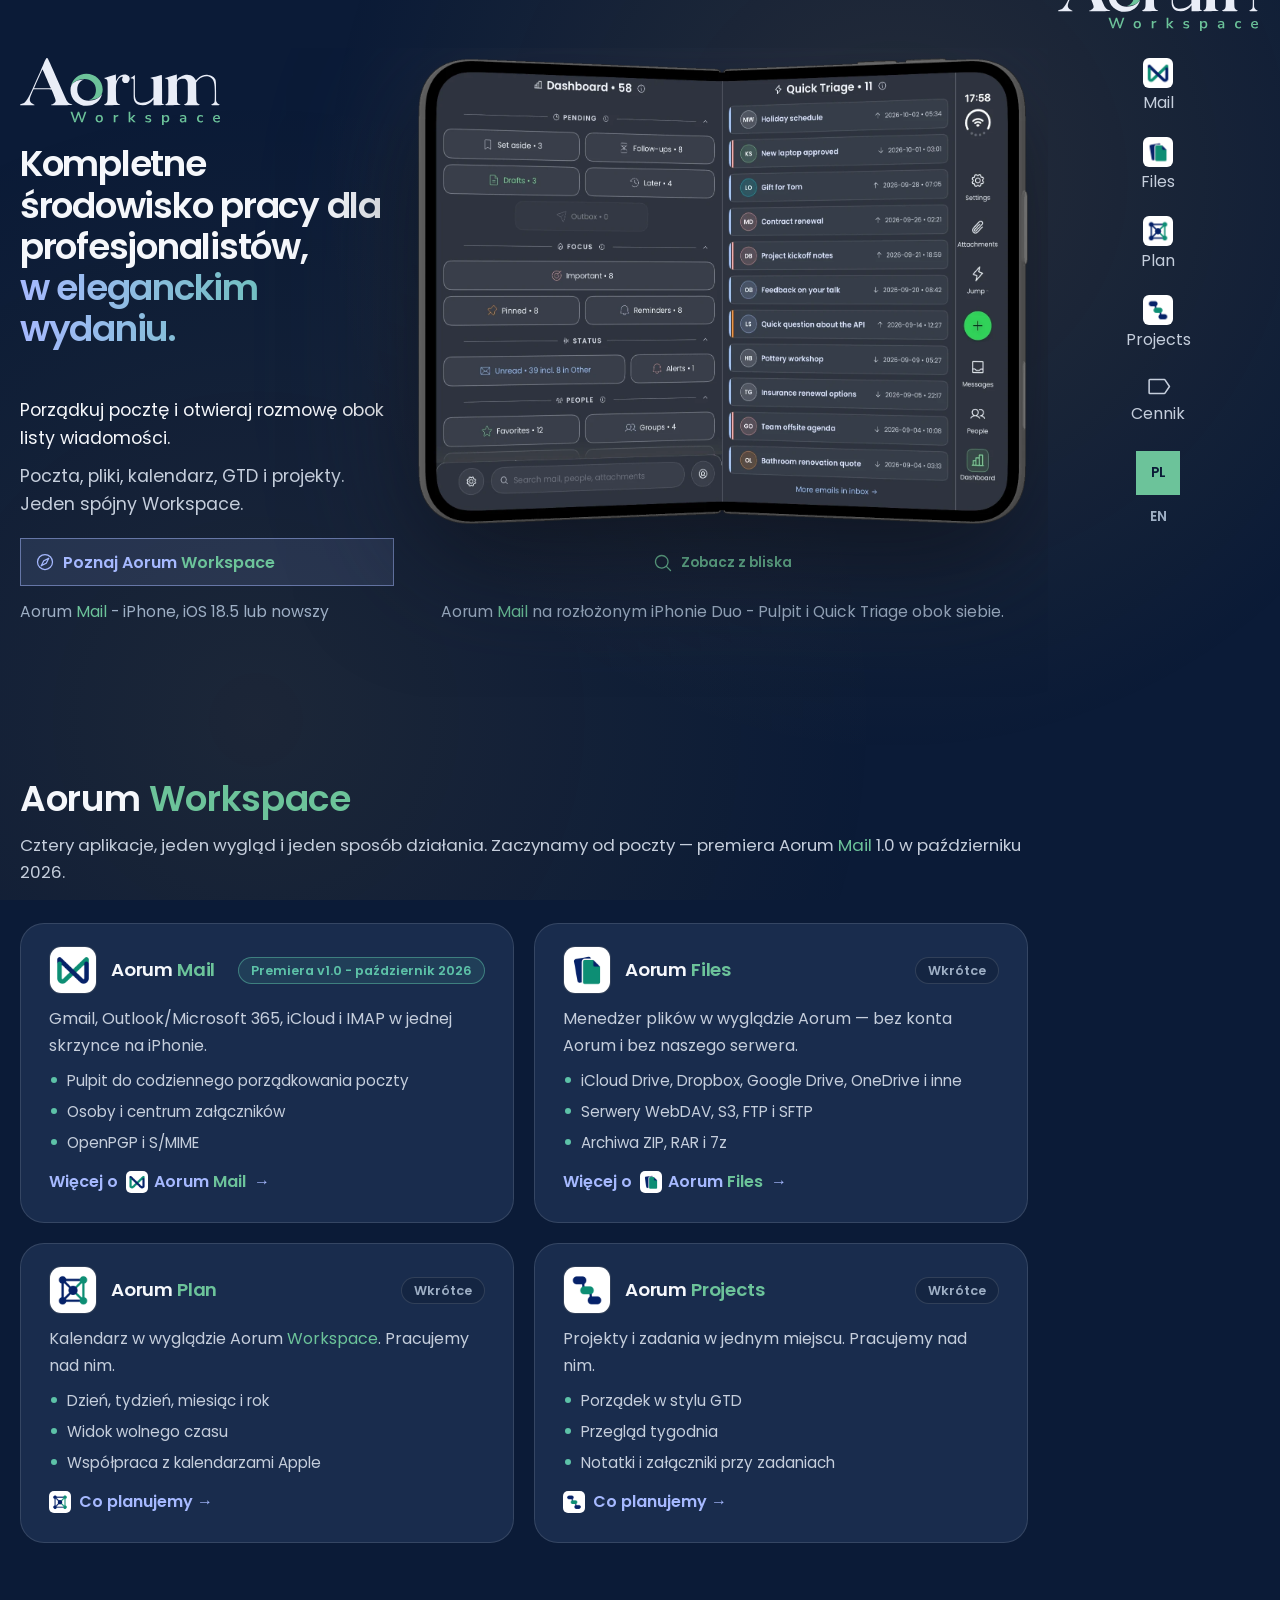
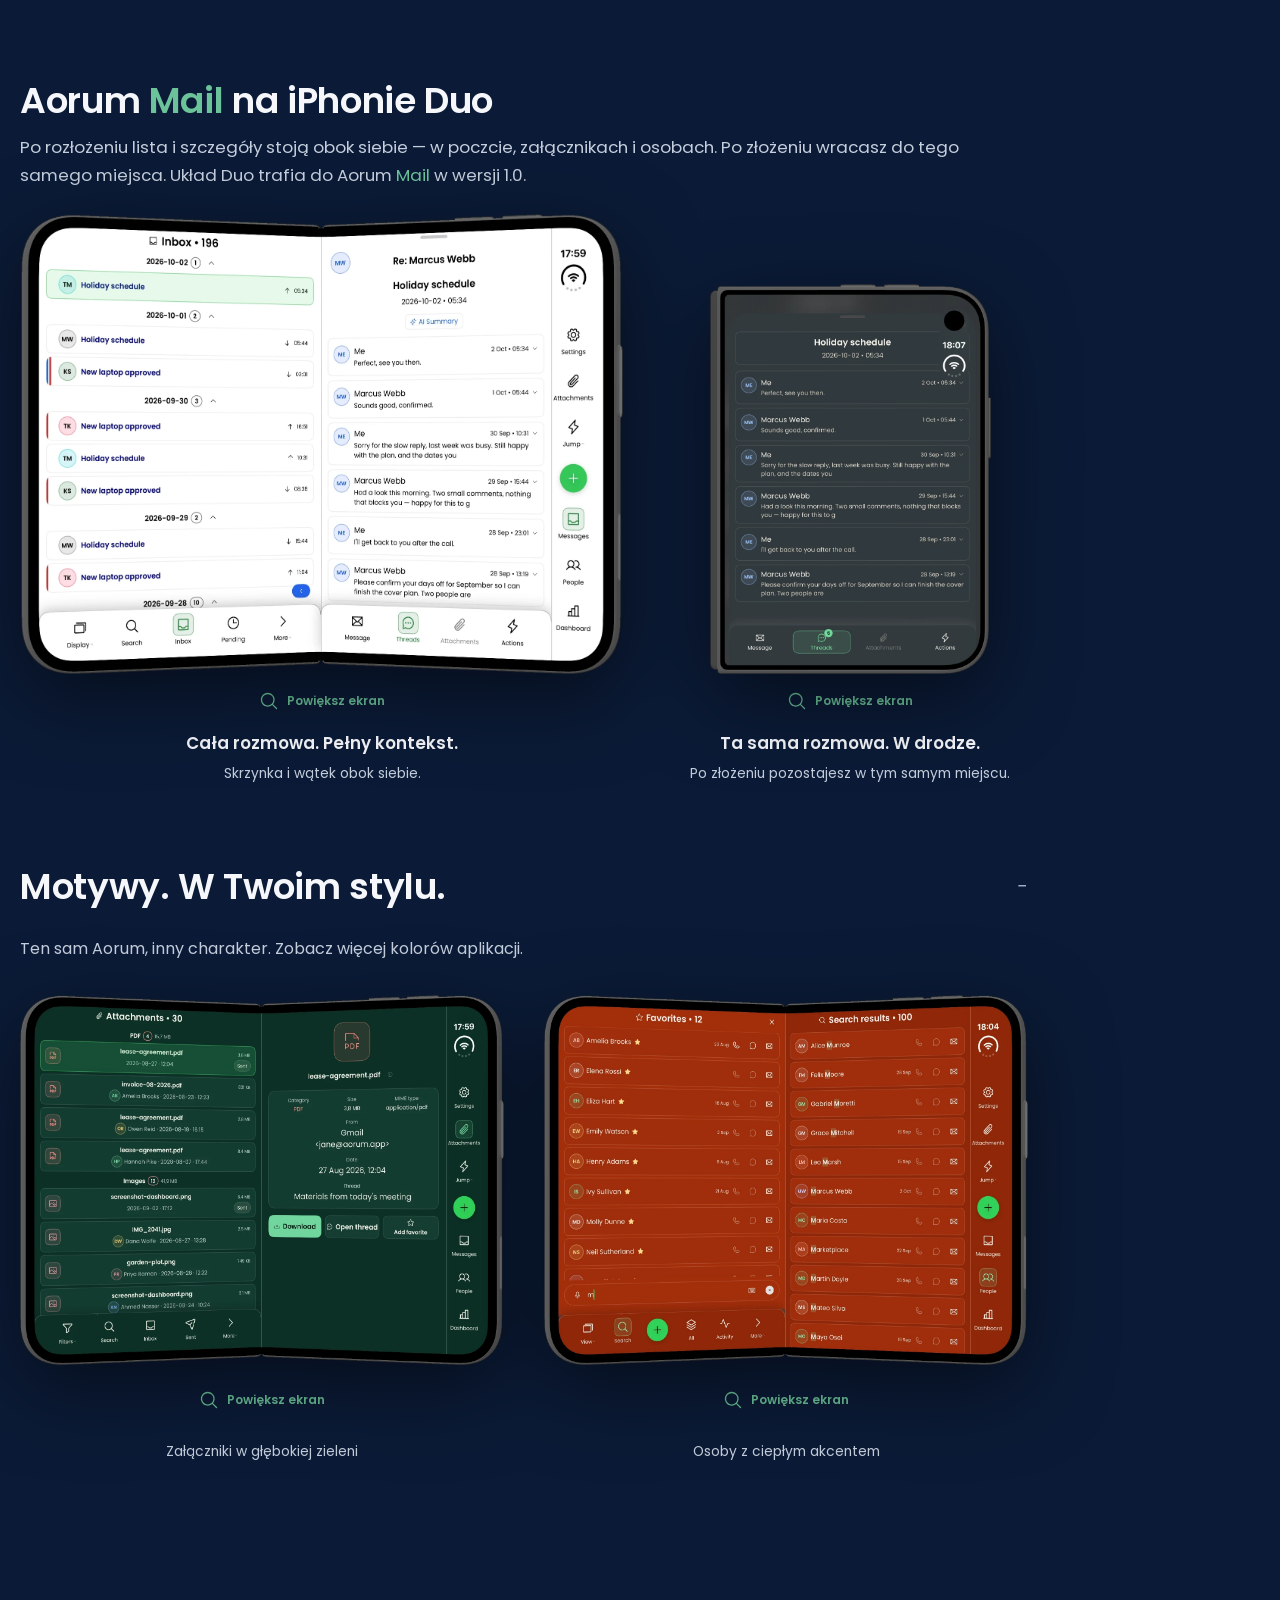
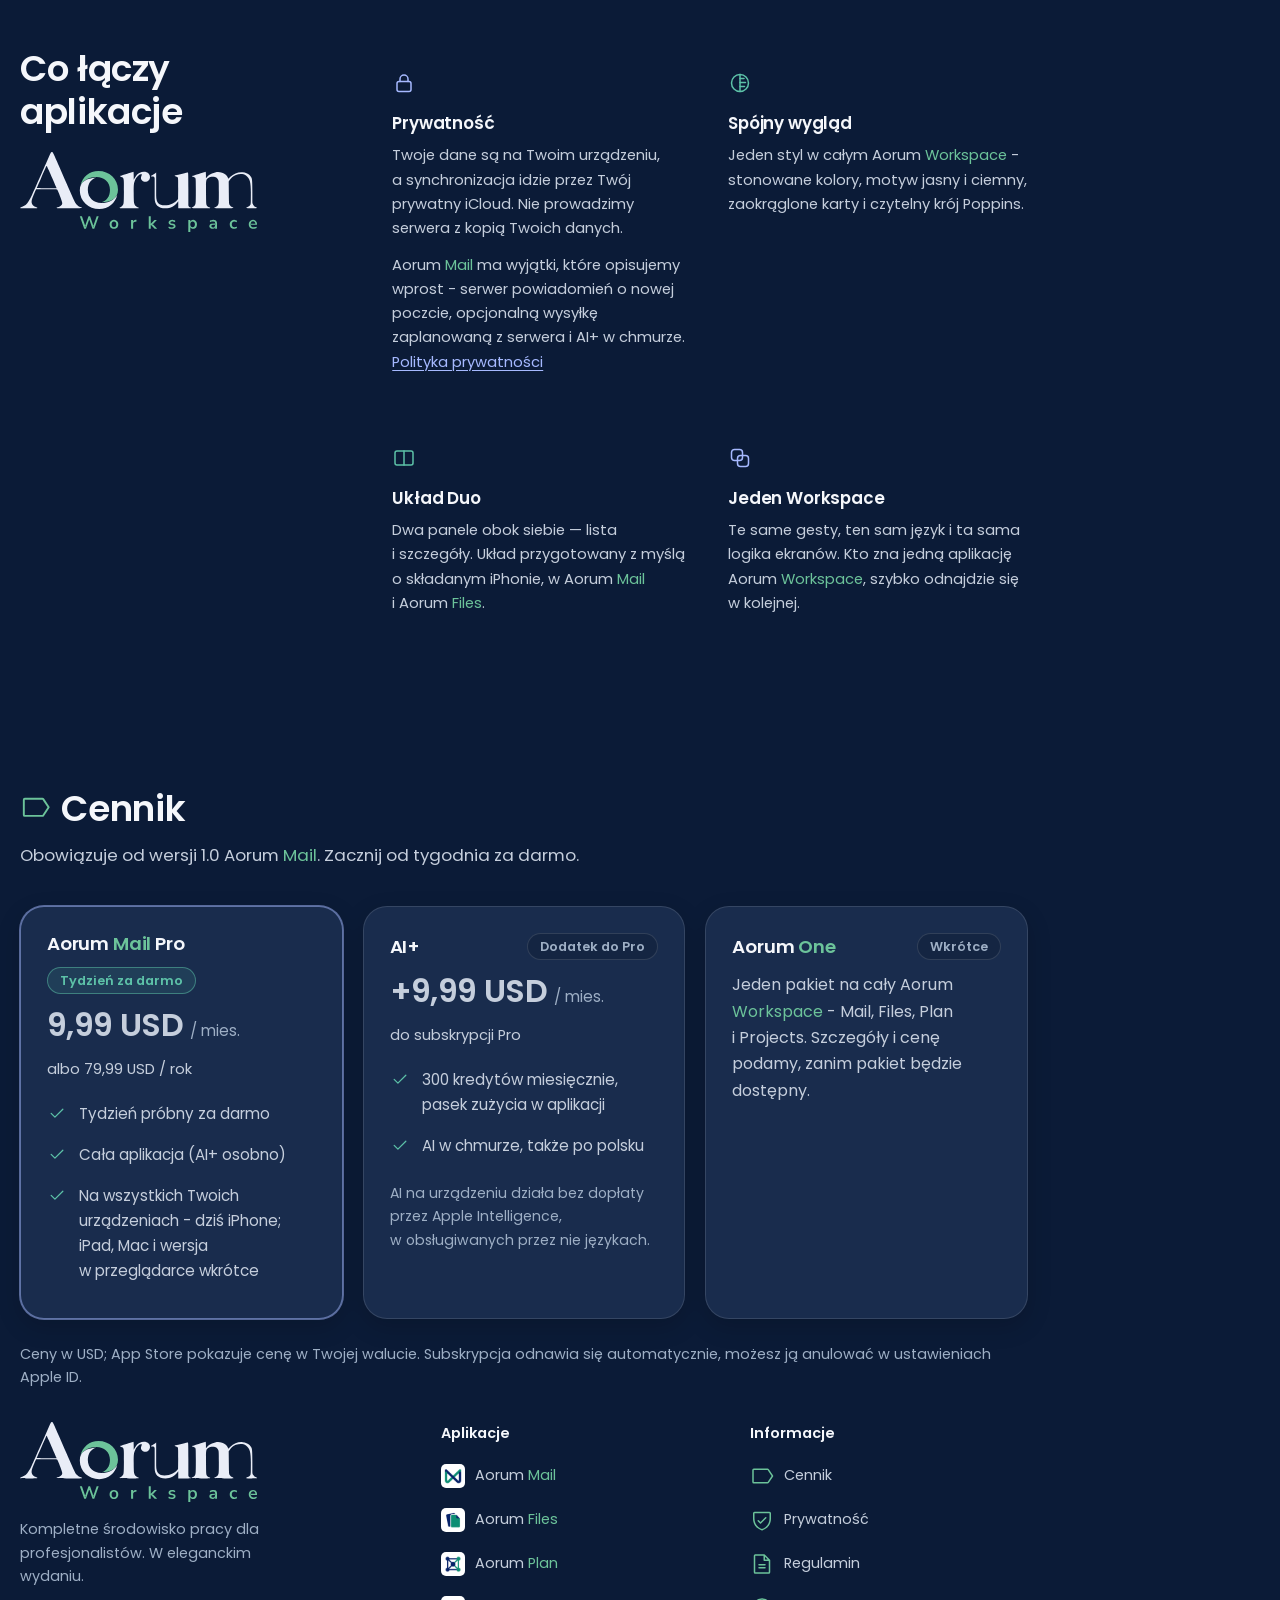
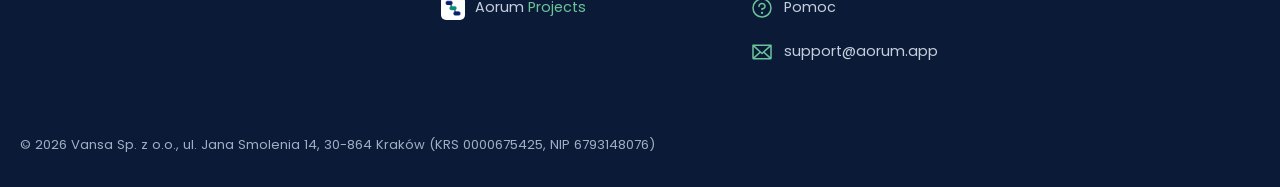
==== index.html @ 0bdbc47b "Hide App Store buttons until the App Store record exists" ====
<!DOCTYPE html>
<html lang="pl">
<head>
<meta charset="UTF-8">
<meta name="viewport" content="width=device-width, initial-scale=1">
<meta name="color-scheme" content="dark">
<title data-en="Aorum Workspace — the complete workspace for professionals">Aorum Workspace — kompletne środowisko pracy dla profesjonalistów</title>
<meta name="description" content="Aorum Workspace: Mail, Files, Plan i Projects — kompletne środowisko pracy dla profesjonalistów w eleganckim wydaniu. Twoje dane zostają u Ciebie. Premiera Aorum Mail 1.0: październik 2026." data-en="Aorum Workspace: Mail, Files, Plan and Projects — the complete workspace for professionals, elegantly crafted. Your data stays yours. Aorum Mail 1.0 launches in October 2026.">
<link rel="canonical" href="https://aorum.app/">
<meta property="og:type" content="website">
<meta property="og:site_name" content="Aorum">
<meta property="og:title" content="Aorum Workspace — kompletne środowisko pracy dla profesjonalistów" data-en="Aorum Workspace — the complete workspace for professionals">
<meta property="og:description" content="Aorum Workspace: Mail, Files, Plan i Projects — kompletne środowisko pracy dla profesjonalistów w eleganckim wydaniu. Twoje dane zostają u Ciebie. Premiera Aorum Mail 1.0: październik 2026." data-en="Aorum Workspace: Mail, Files, Plan and Projects — the complete workspace for professionals, elegantly crafted. Your data stays yours. Aorum Mail 1.0 launches in October 2026.">
<meta property="og:url" content="https://aorum.app/">
<meta property="og:image" content="https://aorum.app/assets/og-aorum.png?v=44ec06deefb1">
<meta property="og:image:width" content="1200">
<meta property="og:image:height" content="630">
<meta property="og:locale" content="pl_PL">
<meta property="og:locale:alternate" content="en_US">
<meta name="twitter:card" content="summary_large_image">
<meta name="theme-color" content="#0B1B37">
<link rel="icon" type="image/svg+xml" href="assets/aorum-circle-workspace-v8.svg?v=303d2d378afb">
<link rel="icon" type="image/png" sizes="32x32" href="assets/icon-32-dark.png?v=c55a4bd66a23" media="(prefers-color-scheme: dark)">
<link rel="icon" type="image/png" sizes="32x32" href="assets/icon-32.png?v=68afe5f422b2" media="(prefers-color-scheme: light)">
<link rel="apple-touch-icon" href="assets/icon-180.png?v=2bcad72b7dd0">
<link rel="manifest" href="site.webmanifest?v=20f77d7f7c15">
<link rel="stylesheet" href="site.css?v=fb93fcf67f34">
<script src="lang-switch.js?v=d2f5f3855a7a"></script>
<script src="site-interactions.js?v=b9fb38458984" defer></script>
</head>
<body>
<a class="skip-link" href="#main"><svg width="20" height="20" aria-hidden="true" focusable="false" xmlns="http://www.w3.org/2000/svg" viewBox="0 0 256 256" fill="currentColor"><path d="M221.66,133.66l-72,72a8,8,0,0,1-11.32-11.32L196.69,136H40a8,8,0,0,1,0-16H196.69L138.34,61.66a8,8,0,0,1,11.32-11.32l72,72A8,8,0,0,1,221.66,133.66Z"/></svg><span class="lang-pl" lang="pl">Przejdź do treści</span><span class="lang-en" lang="en">Skip to content</span></a>
<header class="site-header site-header--dark">
  <div class="site-header__inner">
    <a class="brand brand--workspace" href="index.html"><picture><source media="(max-width: 1040px)" srcset="assets/aorum-wordmark-workspace-v8-dark.svg?v=832a82b53ed2" width="633" height="153"><img src="assets/aorum-workspace-logo-v8-dark.svg?v=c198df8adf02" alt="Aorum Workspace" width="633" height="214"></picture></a>
    <button class="menu-toggle" type="button" aria-expanded="false" aria-controls="site-navigation"><svg width="20" height="20" aria-hidden="true" focusable="false" xmlns="http://www.w3.org/2000/svg" viewBox="0 0 256 256" fill="currentColor"><path d="M128,24A104,104,0,1,0,232,128,104.11,104.11,0,0,0,128,24Zm0,192a88,88,0,1,1,88-88A88.1,88.1,0,0,1,128,216Zm12-88a12,12,0,1,1-12-12A12,12,0,0,1,140,128Zm44,0a12,12,0,1,1-12-12A12,12,0,0,1,184,128Zm-88,0a12,12,0,1,1-12-12A12,12,0,0,1,96,128Z"/></svg>Menu</button>
    <nav class="site-nav" id="site-navigation" aria-label="Aorum">
      <ul>
      <li><a href="mail/index.html"><img class="nav-app-icon" src="assets/aorum-mail-icon.png?v=5b5c8e3285fb" alt="" width="24" height="24">Mail</a></li>
      <li><a href="files/index.html"><img class="nav-app-icon" src="assets/aorum-files-icon.png?v=b34d423bf86b" alt="" width="24" height="24">Files</a></li>
      <li><a href="calendar/index.html"><img class="nav-app-icon" src="assets/aorum-calendar-icon.png?v=64d8c53612d8" alt="" width="24" height="24">Plan</a></li>
      <li><a href="projects/index.html"><img class="nav-app-icon" src="assets/aorum-projects-icon.png?v=ed17d9c58921" alt="" width="24" height="24">Projects</a></li>
      <li><a href="index.html#pricing"><svg width="20" height="20" aria-hidden="true" focusable="false" xmlns="http://www.w3.org/2000/svg" viewBox="0 0 256 256" fill="currentColor"><path d="M246.66,123.56,201,55.13A15.94,15.94,0,0,0,187.72,48H40A16,16,0,0,0,24,64V192a16,16,0,0,0,16,16H187.72A16,16,0,0,0,201,200.88l45.63-68.44A8,8,0,0,0,246.66,123.56ZM187.72,192H40V64H187.72l42.66,64Z"/></svg><span class="lang-pl" lang="pl">Cennik</span><span class="lang-en" lang="en">Pricing</span></a></li>
      </ul>
    </nav>
    <div class="header-actions">
    <div class="lang-switch" role="group" aria-label="Wybór języka / Language">
      <button type="button" id="lang-pl-btn" aria-pressed="true"><span>PL</span></button>
      <button type="button" id="lang-en-btn" aria-pressed="false"><span>EN</span></button>
    </div>
    </div>
  </div>
</header>
<main id="main">

<section class="intro">
  <div class="wrap intro__text">
    <a class="intro__brand" href="index.html"><img src="assets/aorum-workspace-logo-v8-dark.svg" alt="Aorum Workspace" width="633" height="214"></a>
    <div class="lang-pl" lang="pl">
      <h1 id="intro-title-pl"><span class="intro-title-line">Kompletne</span><span class="intro-title-line">środowisko pracy dla</span><span class="intro-title-line">profesjonalistów,</span> <em>w&nbsp;eleganckim wydaniu.</em></h1>
      <p class="intro__lead intro__benefit">Porządkuj pocztę i&nbsp;otwieraj rozmowę obok listy wiadomości.</p>
      <p class="intro__lead">Poczta, pliki, kalendarz, GTD i&nbsp;projekty. Jeden spójny Workspace.</p>
      <div class="btn-row">
                <a class="btn btn--ghost" href="#apps"><svg width="20" height="20" aria-hidden="true" focusable="false" xmlns="http://www.w3.org/2000/svg" viewBox="0 0 256 256" fill="currentColor"><path d="M128,24A104,104,0,1,0,232,128,104.11,104.11,0,0,0,128,24Zm0,192a88,88,0,1,1,88-88A88.1,88.1,0,0,1,128,216ZM172.42,72.84l-64,32a8.05,8.05,0,0,0-3.58,3.58l-32,64A8,8,0,0,0,80,184a8.1,8.1,0,0,0,3.58-.84l64-32a8.05,8.05,0,0,0,3.58-3.58l32-64a8,8,0,0,0-10.74-10.74ZM138,138,97.89,158.11,118,118l40.15-20.07Z"/></svg><span><span class="product-copy">Poznaj Aorum <span class="product-name">Workspace</span></span></span></a>
      </div>
      <p class="intro__note"><span class="product-copy">Aorum <span class="product-name">Mail</span> - iPhone, iOS 18.5 lub nowszy</span></p>
    </div>
    <div class="lang-en" lang="en">
      <h1 id="intro-title-en"><span class="intro-title-line">The complete</span><span class="intro-title-line">workspace for professionals.</span> <em>Elegantly crafted.</em></h1>
      <p class="intro__lead intro__benefit">Tidy up your inbox and open a&nbsp;conversation right beside your message list.</p>
      <p class="intro__lead">Mail, files, calendar, GTD and&nbsp;projects. One seamless workspace.</p>
      <div class="btn-row">
                <a class="btn btn--ghost" href="#apps"><svg width="20" height="20" aria-hidden="true" focusable="false" xmlns="http://www.w3.org/2000/svg" viewBox="0 0 256 256" fill="currentColor"><path d="M128,24A104,104,0,1,0,232,128,104.11,104.11,0,0,0,128,24Zm0,192a88,88,0,1,1,88-88A88.1,88.1,0,0,1,128,216ZM172.42,72.84l-64,32a8.05,8.05,0,0,0-3.58,3.58l-32,64A8,8,0,0,0,80,184a8.1,8.1,0,0,0,3.58-.84l64-32a8.05,8.05,0,0,0,3.58-3.58l32-64a8,8,0,0,0-10.74-10.74ZM138,138,97.89,158.11,118,118l40.15-20.07Z"/></svg><span><span class="product-copy">Explore Aorum <span class="product-name">Workspace</span></span></span></a>
      </div>
      <p class="intro__note"><span class="product-copy">Aorum <span class="product-name">Mail</span> - iPhone, iOS 18.5 or later</span></p>
    </div>
  </div>

  <div class="wrap intro__stage">
        <a class="screen-link intro__screen" href="assets/duo/duo-dashboard.webp" data-zoom-image data-caption-pl="Pulpit i Quick Triage" data-caption-en="Dashboard and Quick Triage">
      <img class="intro__device" src="assets/duo/duo-dashboard.webp" width="1589" height="1214" fetchpriority="high" alt="Aorum Mail — Dashboard &amp; Quick Triage">
      <span class="screen-link__hint"><svg width="20" height="20" aria-hidden="true" focusable="false" xmlns="http://www.w3.org/2000/svg" viewBox="0 0 256 256" fill="currentColor"><path d="M229.66,218.34l-50.07-50.06a88.11,88.11,0,1,0-11.31,11.31l50.06,50.07a8,8,0,0,0,11.32-11.32ZM40,112a72,72,0,1,1,72,72A72.08,72.08,0,0,1,40,112Z"/></svg><span class="lang-pl" lang="pl">Zobacz z&nbsp;bliska</span><span class="lang-en" lang="en">Take a&nbsp;closer look</span></span>
    </a>
    <p class="intro__caption"><span class="lang-pl" lang="pl"><span class="product-copy">Aorum <span class="product-name">Mail</span> na rozłożonym iPhonie Duo - Pulpit i&nbsp;Quick Triage obok siebie.</span></span><span class="lang-en" lang="en"><span class="product-copy">Aorum <span class="product-name">Mail</span> on an unfolded iPhone Duo - Dashboard and Quick Triage side</span>&nbsp;by&nbsp;side.</span></p>
  </div>
</section>

<section class="section section--alt" id="apps">
  <div class="wrap">
    <div class="section-head">
      <h2 class="lang-pl" lang="pl" id="apps-title-pl"><span class="product-copy">Aorum <span class="product-name">Workspace</span></span></h2>
      <h2 class="lang-en" lang="en" id="apps-title-en"><span class="product-copy">Aorum <span class="product-name">Workspace</span></span></h2>
      <p class="lang-pl" lang="pl"><span class="product-copy">Cztery aplikacje, jeden wygląd i&nbsp;jeden sposób działania. Zaczynamy od poczty — premiera Aorum <span class="product-name">Mail</span> 1.0 w&nbsp;październiku 2026.</span></p>
      <p class="lang-en" lang="en"><span class="product-copy">Four apps, one look and one way of working. Starting with email — Aorum <span class="product-name">Mail</span> 1.0 launches in October 2026.</span></p>
    </div>

    <div class="grid grid--2">
      <article class="card app-card">
        <div class="app-card__top">
          <span class="app-icon"><img src="assets/aorum-mail-icon.png?v=5b5c8e3285fb" alt="" width="60" height="60"></span>
          <h3><span class="product-copy">Aorum <span class="product-name">Mail</span></span></h3>
          <span class="badge badge--live"><span class="lang-pl" lang="pl">Premiera v1.0 - październik 2026</span><span class="lang-en" lang="en">v1.0 launches October 2026</span></span>
        </div>
        <div class="lang-pl" lang="pl">
          <p>Gmail, Outlook/Microsoft 365, iCloud i&nbsp;IMAP w&nbsp;jednej skrzynce na iPhonie.</p>
          <ul>
            <li>Pulpit do codziennego porządkowania poczty</li>
            <li>Osoby i&nbsp;centrum załączników</li>
            <li>OpenPGP i&nbsp;S/MIME</li>
          </ul>
          <a class="app-card__link" href="mail/index.html">Więcej o <span class="app-link-name"><img class="app-link-logo" src="assets/aorum-mail-icon.png?v=5b5c8e3285fb" alt="" width="22" height="22"><span class="product-copy">Aorum <span class="product-name">Mail</span></span></span> →</a>
        </div>
        <div class="lang-en" lang="en">
          <p>Gmail, Outlook/Microsoft 365, iCloud and IMAP in one iPhone inbox.</p>
          <ul>
            <li>A&nbsp;Dashboard for daily triage</li>
            <li>People and an attachments hub</li>
            <li>OpenPGP and S/MIME</li>
          </ul>
          <a class="app-card__link" href="mail/index.html">More about <span class="app-link-name"><img class="app-link-logo" src="assets/aorum-mail-icon.png?v=5b5c8e3285fb" alt="" width="22" height="22"><span class="product-copy">Aorum <span class="product-name">Mail</span></span></span> →</a>
        </div>
      </article>

      <article class="card app-card">
        <div class="app-card__top">
          <span class="app-icon"><img src="assets/aorum-files-icon.png?v=b34d423bf86b" alt="" width="60" height="60" loading="lazy"></span>
          <h3><span class="product-copy">Aorum <span class="product-name">Files</span></span></h3>
          <span class="badge"><span class="lang-pl" lang="pl">Wkrótce</span><span class="lang-en" lang="en">Coming soon</span></span>
        </div>
        <div class="lang-pl" lang="pl">
          <p>Menedżer plików w&nbsp;wyglądzie Aorum — bez konta Aorum i&nbsp;bez naszego serwera.</p>
          <ul>
            <li>iCloud Drive, Dropbox, Google Drive, OneDrive i&nbsp;inne</li>
            <li>Serwery WebDAV, S3, FTP i&nbsp;SFTP</li>
            <li>Archiwa ZIP, RAR i&nbsp;7z</li>
          </ul>
          <a class="app-card__link" href="files/index.html">Więcej o <span class="app-link-name"><img class="app-link-logo" src="assets/aorum-files-icon.png?v=b34d423bf86b" alt="" width="22" height="22"><span class="product-copy">Aorum <span class="product-name">Files</span></span></span> →</a>
        </div>
        <div class="lang-en" lang="en">
          <p>A&nbsp;file manager in the Aorum style — no Aorum account, no server of ours.</p>
          <ul>
            <li>iCloud Drive, Dropbox, Google Drive, OneDrive and more</li>
            <li>WebDAV, S3, FTP and SFTP servers</li>
            <li>ZIP, RAR and 7z archives</li>
          </ul>
          <a class="app-card__link" href="files/index.html">More about <span class="app-link-name"><img class="app-link-logo" src="assets/aorum-files-icon.png?v=b34d423bf86b" alt="" width="22" height="22"><span class="product-copy">Aorum <span class="product-name">Files</span></span></span> →</a>
        </div>
      </article>

      <article class="card app-card">
        <div class="app-card__top">
          <span class="app-icon"><img src="assets/aorum-calendar-icon.png?v=64d8c53612d8" alt="" width="60" height="60" loading="lazy"></span>
          <h3><span class="product-copy">Aorum <span class="product-name">Plan</span></span></h3>
          <span class="badge"><span class="lang-pl" lang="pl">Wkrótce</span><span class="lang-en" lang="en">Coming soon</span></span>
        </div>
        <div class="lang-pl" lang="pl">
          <p><span class="product-copy">Kalendarz w&nbsp;wyglądzie Aorum <span class="product-name">Workspace</span>. Pracujemy nad nim.</span></p>
          <ul>
            <li>Dzień, tydzień, miesiąc i&nbsp;rok</li>
            <li>Widok wolnego czasu</li>
            <li>Współpraca z&nbsp;kalendarzami Apple</li>
          </ul>
          <a class="app-card__link" href="calendar/index.html"><img class="app-link-logo" src="assets/aorum-calendar-icon.png?v=64d8c53612d8" alt="" width="22" height="22">Co planujemy →</a>
        </div>
        <div class="lang-en" lang="en">
          <p><span class="product-copy">A&nbsp;calendar in the Aorum <span class="product-name">Workspace</span> style. We're working on it.</span></p>
          <ul>
            <li>Day, week, month and year</li>
            <li>A&nbsp;free-time view</li>
            <li>Works with Apple calendars</li>
          </ul>
          <a class="app-card__link" href="calendar/index.html"><img class="app-link-logo" src="assets/aorum-calendar-icon.png?v=64d8c53612d8" alt="" width="22" height="22">What we're planning →</a>
        </div>
      </article>

      <article class="card app-card">
        <div class="app-card__top">
          <span class="app-icon"><img src="assets/aorum-projects-icon.png" alt="" width="60" height="60" loading="lazy"></span>
          <h3><span class="product-copy">Aorum <span class="product-name">Projects</span></span></h3>
          <span class="badge"><span class="lang-pl" lang="pl">Wkrótce</span><span class="lang-en" lang="en">Coming soon</span></span>
        </div>
        <div class="lang-pl" lang="pl">
          <p>Projekty i&nbsp;zadania w&nbsp;jednym miejscu. Pracujemy nad nim.</p>
          <ul>
            <li>Porządek w&nbsp;stylu GTD</li>
            <li>Przegląd tygodnia</li>
            <li>Notatki i&nbsp;załączniki przy zadaniach</li>
          </ul>
          <a class="app-card__link" href="projects/index.html"><img class="app-link-logo" src="assets/aorum-projects-icon.png" alt="" width="22" height="22">Co planujemy →</a>
        </div>
        <div class="lang-en" lang="en">
          <p>Projects and tasks in one place. We're working on it.</p>
          <ul>
            <li>Organised the GTD way</li>
            <li>A&nbsp;weekly review</li>
            <li>Notes and attachments on tasks</li>
          </ul>
          <a class="app-card__link" href="projects/index.html"><img class="app-link-logo" src="assets/aorum-projects-icon.png" alt="" width="22" height="22">What we're planning →</a>
        </div>
      </article>
    </div>
  </div>
</section>

<section class="intro-gallery" id="duo">
  <div class="wrap">
    <div class="section-head">
      <h2 class="lang-pl" lang="pl"><span class="product-copy">Aorum <span class="product-name">Mail</span> na iPhonie Duo</span></h2>
      <h2 class="lang-en" lang="en"><span class="product-copy">Aorum <span class="product-name">Mail</span> on iPhone Duo</span></h2>
      <p class="lang-pl" lang="pl"><span class="product-copy">Po rozłożeniu lista i&nbsp;szczegóły stoją obok siebie — w&nbsp;poczcie, załącznikach i&nbsp;osobach. Po złożeniu wracasz do tego samego miejsca. Układ Duo trafia do Aorum <span class="product-name">Mail</span> w&nbsp;wersji 1.0.</span></p>
      <p class="lang-en" lang="en">Unfolded, the list and the details sit side by side — in mail, attachments and people. Fold it and you're right where you left off. The Duo layout arrives in <span class="keep-together"><span class="product-copy">Aorum <span class="product-name">Mail</span> 1.0.</span></span></p>
    </div>
    <div class="duo-showcase">
      <figure class="duo-shot duo-shot--wide">
        <a class="screen-link" href="assets/duo/duo-inbox.webp" data-zoom-image data-caption-pl="Skrzynka i wątek obok siebie" data-caption-en="Inbox and thread side by side">
          <img src="assets/duo/duo-inbox.webp" width="1589" height="1214" loading="lazy" alt="Aorum Mail — Inbox &amp; Message">
          <span class="screen-link__hint"><svg width="20" height="20" aria-hidden="true" focusable="false" xmlns="http://www.w3.org/2000/svg" viewBox="0 0 256 256" fill="currentColor"><path d="M229.66,218.34l-50.07-50.06a88.11,88.11,0,1,0-11.31,11.31l50.06,50.07a8,8,0,0,0,11.32-11.32ZM40,112a72,72,0,1,1,72,72A72.08,72.08,0,0,1,40,112Z"/></svg><span class="lang-pl" lang="pl">Powiększ ekran</span><span class="lang-en" lang="en">Enlarge screenshot</span></span>
        </a>
        <figcaption><strong><span class="lang-pl" lang="pl">Cała rozmowa. Pełny kontekst.</span><span class="lang-en" lang="en">The conversation. In context.</span></strong><span class="lang-pl" lang="pl">Skrzynka i&nbsp;wątek obok siebie.</span><span class="lang-en" lang="en">Inbox and thread, side by side.</span></figcaption>
      </figure>
      <figure class="duo-shot duo-shot--folded">
        <a class="screen-link" href="assets/duo/duo-folded-thread.webp" data-zoom-image data-caption-pl="Ten sam wątek po złożeniu" data-caption-en="The same thread, folded">
          <img src="assets/duo/duo-folded-thread.webp" width="859" height="1192" loading="lazy" alt="Aorum Mail — Threads">
          <span class="screen-link__hint"><svg width="20" height="20" aria-hidden="true" focusable="false" xmlns="http://www.w3.org/2000/svg" viewBox="0 0 256 256" fill="currentColor"><path d="M229.66,218.34l-50.07-50.06a88.11,88.11,0,1,0-11.31,11.31l50.06,50.07a8,8,0,0,0,11.32-11.32ZM40,112a72,72,0,1,1,72,72A72.08,72.08,0,0,1,40,112Z"/></svg><span class="lang-pl" lang="pl">Powiększ ekran</span><span class="lang-en" lang="en">Enlarge screenshot</span></span>
        </a>
        <figcaption><strong><span class="lang-pl" lang="pl">Ta sama rozmowa. W&nbsp;drodze.</span><span class="lang-en" lang="en">The same conversation. On the go.</span></strong><span class="lang-pl" lang="pl">Po złożeniu pozostajesz w&nbsp;tym samym miejscu.</span><span class="lang-en" lang="en">Fold it and stay right where you left off.</span></figcaption>
      </figure>
    </div>
    <details class="theme-gallery" open>
      <summary><span class="theme-gallery__title"><svg width="20" height="20" aria-hidden="true" focusable="false" xmlns="http://www.w3.org/2000/svg" viewBox="0 0 256 256" fill="currentColor"><path d="M200.77,53.89A103.27,103.27,0,0,0,128,24h-1.07A104,104,0,0,0,24,128c0,43,26.58,79.06,69.36,94.17A32,32,0,0,0,136,192a16,16,0,0,1,16-16h46.21a31.81,31.81,0,0,0,31.2-24.88,104.43,104.43,0,0,0,2.59-24A103.28,103.28,0,0,0,200.77,53.89Zm13,93.71A15.89,15.89,0,0,1,198.21,160H152a32,32,0,0,0-32,32,16,16,0,0,1-21.31,15.07C62.49,194.3,40,164,40,128a88,88,0,0,1,87.09-88h.9a88.35,88.35,0,0,1,88,87.25A88.86,88.86,0,0,1,213.81,147.6ZM140,76a12,12,0,1,1-12-12A12,12,0,0,1,140,76ZM96,100A12,12,0,1,1,84,88,12,12,0,0,1,96,100Zm0,56a12,12,0,1,1-12-12A12,12,0,0,1,96,156Zm88-56a12,12,0,1,1-12-12A12,12,0,0,1,184,100Z"/></svg><span class="lang-pl" lang="pl">Motywy. W&nbsp;Twoim stylu.</span><span class="lang-en" lang="en">Themes. Make it yours.</span></span></summary>
      <p class="lang-pl" lang="pl">Ten sam Aorum, inny charakter. Zobacz więcej kolorów aplikacji.</p>
      <p class="lang-en" lang="en">The same Aorum, a&nbsp;different mood. Explore more app colours.</p>
      <div class="duo-grid">
        <figure class="duo-shot">
          <a class="screen-link" href="assets/duo/duo-attachments.webp" data-zoom-image data-caption-pl="Załączniki — motyw zielony" data-caption-en="Attachments — green theme">
            <img src="assets/duo/duo-attachments.webp" width="1589" height="1214" loading="lazy" alt="Aorum Mail — Attachments">
            <span class="screen-link__hint"><svg width="20" height="20" aria-hidden="true" focusable="false" xmlns="http://www.w3.org/2000/svg" viewBox="0 0 256 256" fill="currentColor"><path d="M229.66,218.34l-50.07-50.06a88.11,88.11,0,1,0-11.31,11.31l50.06,50.07a8,8,0,0,0,11.32-11.32ZM40,112a72,72,0,1,1,72,72A72.08,72.08,0,0,1,40,112Z"/></svg><span class="lang-pl" lang="pl">Powiększ ekran</span><span class="lang-en" lang="en">Enlarge screenshot</span></span>
          </a>
          <figcaption><span class="lang-pl" lang="pl">Załączniki w&nbsp;głębokiej zieleni</span><span class="lang-en" lang="en">Attachments in deep green</span></figcaption>
        </figure>
        <figure class="duo-shot">
          <a class="screen-link" href="assets/duo/duo-people.webp" data-zoom-image data-caption-pl="Osoby — motyw pomarańczowy" data-caption-en="People — orange theme">
            <img src="assets/duo/duo-people.webp" width="1589" height="1214" loading="lazy" alt="Aorum Mail — People">
            <span class="screen-link__hint"><svg width="20" height="20" aria-hidden="true" focusable="false" xmlns="http://www.w3.org/2000/svg" viewBox="0 0 256 256" fill="currentColor"><path d="M229.66,218.34l-50.07-50.06a88.11,88.11,0,1,0-11.31,11.31l50.06,50.07a8,8,0,0,0,11.32-11.32ZM40,112a72,72,0,1,1,72,72A72.08,72.08,0,0,1,40,112Z"/></svg><span class="lang-pl" lang="pl">Powiększ ekran</span><span class="lang-en" lang="en">Enlarge screenshot</span></span>
          </a>
          <figcaption><span class="lang-pl" lang="pl">Osoby z&nbsp;ciepłym akcentem</span><span class="lang-en" lang="en">People with a&nbsp;warm accent</span></figcaption>
        </figure>
      </div>
    </details>
  </div>
</section>

<section class="section" id="values">
  <div class="wrap values-layout">
    <div class="section-head">
      <h2 class="lang-pl" lang="pl" id="values-title-pl">Co łączy aplikacje <img class="values-logo" src="assets/aorum-workspace-logo-v8-dark.svg" alt="Aorum Workspace" width="633" height="214"></h2>
      <h2 class="lang-en" lang="en" id="values-title-en">What connects <img class="values-logo" src="assets/aorum-workspace-logo-v8-dark.svg" alt="Aorum Workspace" width="633" height="214"></h2>
    </div>
    <div class="value-list">
      <div class="value-item">
        <span class="card__icon"><svg width="20" height="20" viewBox="0 0 24 24" fill="none" stroke="currentColor" stroke-width="1.5" stroke-linecap="round" stroke-linejoin="round" aria-hidden="true" focusable="false"><rect x="5" y="10.5" width="14" height="10" rx="2"/><path d="M8 10.5V8a4 4 0 018 0v2.5"/></svg></span>
        <div class="lang-pl" lang="pl">
          <h3>Prywatność</h3>
          <p>Twoje dane są na Twoim urządzeniu, a&nbsp;synchronizacja idzie przez Twój prywatny iCloud. Nie prowadzimy serwera z&nbsp;kopią Twoich danych.</p>
          <p><span class="product-copy">Aorum <span class="product-name">Mail</span> ma wyjątki, które opisujemy wprost - serwer powiadomień o&nbsp;nowej poczcie, opcjonalną wysyłkę zaplanowaną </span><span class="keep-together">z&nbsp;serwera i&nbsp;AI+ w&nbsp;chmurze.</span> <a href="privacy.html">Polityka&nbsp;prywatności</a></p>
        </div>
        <div class="lang-en" lang="en">
          <h3>Privacy</h3>
          <p>Your data lives on your device and syncs through your private iCloud. We don't run a&nbsp;server that keeps a&nbsp;copy of your data.</p>
          <p><span class="product-copy">Aorum <span class="product-name">Mail</span> has a&nbsp;few exceptions, and we spell them out - a&nbsp;notification server for new mail, optional scheduled sending from our server, and AI+ in the cloud. </span><a href="privacy.html">Privacy&nbsp;policy</a></p>
        </div>
      </div>
      <div class="value-item">
        <span class="card__icon card__icon--green"><svg width="20" height="20" viewBox="0 0 24 24" fill="none" stroke="currentColor" stroke-width="1.5" stroke-linecap="round" stroke-linejoin="round" aria-hidden="true" focusable="false"><circle cx="12" cy="12" r="8.5"/><path d="M12 3.5v17"/><path d="M12 7.5h4M12 11.5h5.5M12 15.5h4.5"/></svg></span>
        <div class="lang-pl" lang="pl">
          <h3>Spójny wygląd</h3>
          <p><span class="product-copy">Jeden styl w&nbsp;całym Aorum <span class="product-name">Workspace</span> - stonowane kolory, motyw jasny i&nbsp;ciemny, zaokrąglone karty i&nbsp;czytelny krój Poppins.</span></p>
        </div>
        <div class="lang-en" lang="en">
          <h3>One design</h3>
          <p><span class="product-copy">One style across Aorum <span class="product-name">Workspace</span> - refined colours, light and dark themes, rounded cards and the easy-to-read Poppins typeface.</span></p>
        </div>
      </div>
      <div class="value-item">
        <span class="card__icon card__icon--green"><svg width="20" height="20" viewBox="0 0 24 24" fill="none" stroke="currentColor" stroke-width="1.5" stroke-linecap="round" stroke-linejoin="round" aria-hidden="true" focusable="false"><rect x="3" y="5" width="18" height="14" rx="2"/><path d="M12 5v14"/></svg></span>
        <div class="lang-pl" lang="pl">
          <h3>Układ Duo</h3>
          <p><span class="product-copy">Dwa panele obok siebie — lista i&nbsp;szczegóły. Układ przygotowany z&nbsp;myślą o&nbsp;składanym iPhonie, w&nbsp;Aorum <span class="product-name">Mail</span> i&nbsp;Aorum <span class="product-name">Files</span>.</span></p>
        </div>
        <div class="lang-en" lang="en">
          <h3>Duo layout</h3>
          <p><span class="product-copy">Two panes side by side — list and details. A&nbsp;layout designed with a&nbsp;foldable iPhone in mind, in Aorum <span class="product-name">Mail</span> and Aorum <span class="product-name">Files</span>.</span></p>
        </div>
      </div>
      <div class="value-item">
        <span class="card__icon"><svg width="20" height="20" viewBox="0 0 24 24" fill="none" stroke="currentColor" stroke-width="1.5" stroke-linecap="round" stroke-linejoin="round" aria-hidden="true" focusable="false"><rect x="3.5" y="3.5" width="11" height="11" rx="3"/><rect x="9.5" y="9.5" width="11" height="11" rx="3"/></svg></span>
        <div class="lang-pl" lang="pl">
          <h3>Jeden Workspace</h3>
          <p><span class="product-copy">Te same gesty, ten sam język i&nbsp;ta sama logika ekranów. Kto zna jedną aplikację Aorum <span class="product-name">Workspace</span>, szybko odnajdzie się w</span>&nbsp;kolejnej.</p>
        </div>
        <div class="lang-en" lang="en">
          <h3>One workspace</h3>
          <p><span class="product-copy">The same gestures, the same language and the same screen logic. Once you know one Aorum <span class="product-name">Workspace</span> app, the next one feels familiar.</span></p>
        </div>
      </div>
    </div>
  </div>
</section>

<section class="section section--alt" id="pricing">
  <div class="wrap">
        <div class="section-head">
      <h2 class="lang-pl" lang="pl"><svg width="20" height="20" aria-hidden="true" focusable="false" xmlns="http://www.w3.org/2000/svg" viewBox="0 0 256 256" fill="currentColor"><path d="M246.66,123.56,201,55.13A15.94,15.94,0,0,0,187.72,48H40A16,16,0,0,0,24,64V192a16,16,0,0,0,16,16H187.72A16,16,0,0,0,201,200.88l45.63-68.44A8,8,0,0,0,246.66,123.56ZM187.72,192H40V64H187.72l42.66,64Z"/></svg>Cennik</h2>
      <h2 class="lang-en" lang="en"><svg width="20" height="20" aria-hidden="true" focusable="false" xmlns="http://www.w3.org/2000/svg" viewBox="0 0 256 256" fill="currentColor"><path d="M246.66,123.56,201,55.13A15.94,15.94,0,0,0,187.72,48H40A16,16,0,0,0,24,64V192a16,16,0,0,0,16,16H187.72A16,16,0,0,0,201,200.88l45.63-68.44A8,8,0,0,0,246.66,123.56ZM187.72,192H40V64H187.72l42.66,64Z"/></svg>Pricing</h2>
      <p class="lang-pl" lang="pl"><span class="product-copy">Obowiązuje od wersji 1.0 Aorum <span class="product-name">Mail</span>. Zacznij od tygodnia za darmo.</span></p>
      <p class="lang-en" lang="en"><span class="product-copy">Applies from Aorum <span class="product-name">Mail</span> 1.0. Start with a&nbsp;free week.</span></p>
    </div>
    <div class="grid grid--3">
      <article class="card price-card price-card--featured">
        <div class="price-card__head">
          <h3><span class="product-copy">Aorum <span class="product-name">Mail</span> Pro</span></h3>
          <span class="badge badge--live"><span class="lang-pl" lang="pl">Tydzień za darmo</span><span class="lang-en" lang="en">Free week</span></span>
        </div>
        <div class="lang-pl" lang="pl">
          <p class="price">9,99&nbsp;USD <small>/ mies.</small></p>
          <p class="price-alt">albo 79,99&nbsp;USD / rok</p>
          <ul class="check-list">
            <li><svg width="20" height="20" viewBox="0 0 24 24" fill="none" stroke="currentColor" stroke-width="1.5" stroke-linecap="round" stroke-linejoin="round" aria-hidden="true" focusable="false"><path d="M5 12.5l4.5 4.5L19 7.5"/></svg><span>Tydzień próbny za darmo</span></li>
            <li><svg width="20" height="20" viewBox="0 0 24 24" fill="none" stroke="currentColor" stroke-width="1.5" stroke-linecap="round" stroke-linejoin="round" aria-hidden="true" focusable="false"><path d="M5 12.5l4.5 4.5L19 7.5"/></svg><span>Cała aplikacja (AI+ osobno)</span></li>
            <li><svg width="20" height="20" viewBox="0 0 24 24" fill="none" stroke="currentColor" stroke-width="1.5" stroke-linecap="round" stroke-linejoin="round" aria-hidden="true" focusable="false"><path d="M5 12.5l4.5 4.5L19 7.5"/></svg><span>Na wszystkich Twoich urządzeniach - dziś iPhone; iPad, Mac i&nbsp;wersja w&nbsp;przeglądarce wkrótce</span></li>
          </ul>
        </div>
        <div class="lang-en" lang="en">
          <p class="price">$9.99 <small>/ month</small></p>
          <p class="price-alt">or $79.99 / year</p>
          <ul class="check-list">
            <li><svg width="20" height="20" viewBox="0 0 24 24" fill="none" stroke="currentColor" stroke-width="1.5" stroke-linecap="round" stroke-linejoin="round" aria-hidden="true" focusable="false"><path d="M5 12.5l4.5 4.5L19 7.5"/></svg><span>One-week free trial</span></li>
            <li><svg width="20" height="20" viewBox="0 0 24 24" fill="none" stroke="currentColor" stroke-width="1.5" stroke-linecap="round" stroke-linejoin="round" aria-hidden="true" focusable="false"><path d="M5 12.5l4.5 4.5L19 7.5"/></svg><span>The whole app (AI+ is separate)</span></li>
            <li><svg width="20" height="20" viewBox="0 0 24 24" fill="none" stroke="currentColor" stroke-width="1.5" stroke-linecap="round" stroke-linejoin="round" aria-hidden="true" focusable="false"><path d="M5 12.5l4.5 4.5L19 7.5"/></svg><span>On all your devices - iPhone today; iPad, Mac and web coming soon</span></li>
          </ul>
        </div>
      </article>

      <article class="card price-card">
        <div class="price-card__head">
          <h3>AI+</h3>
          <span class="badge"><span class="lang-pl" lang="pl">Dodatek do Pro</span><span class="lang-en" lang="en">Pro add-on</span></span>
        </div>
        <div class="lang-pl" lang="pl">
          <p class="price">+9,99&nbsp;USD <small>/ mies.</small></p>
          <p class="price-alt">do subskrypcji Pro</p>
          <ul class="check-list">
            <li><svg width="20" height="20" viewBox="0 0 24 24" fill="none" stroke="currentColor" stroke-width="1.5" stroke-linecap="round" stroke-linejoin="round" aria-hidden="true" focusable="false"><path d="M5 12.5l4.5 4.5L19 7.5"/></svg><span>300 kredytów miesięcznie, pasek zużycia w&nbsp;aplikacji</span></li>
            <li><svg width="20" height="20" viewBox="0 0 24 24" fill="none" stroke="currentColor" stroke-width="1.5" stroke-linecap="round" stroke-linejoin="round" aria-hidden="true" focusable="false"><path d="M5 12.5l4.5 4.5L19 7.5"/></svg><span>AI w&nbsp;chmurze, także po polsku</span></li>
          </ul>
          <p class="card__foot">AI na urządzeniu działa bez dopłaty przez Apple Intelligence, w&nbsp;obsługiwanych przez nie językach.</p>
        </div>
        <div class="lang-en" lang="en">
          <p class="price">+$9.99 <small>/ month</small></p>
          <p class="price-alt">on top of Pro</p>
          <ul class="check-list">
            <li><svg width="20" height="20" viewBox="0 0 24 24" fill="none" stroke="currentColor" stroke-width="1.5" stroke-linecap="round" stroke-linejoin="round" aria-hidden="true" focusable="false"><path d="M5 12.5l4.5 4.5L19 7.5"/></svg><span>300 credits a&nbsp;month, with a&nbsp;usage bar in the app</span></li>
            <li><svg width="20" height="20" viewBox="0 0 24 24" fill="none" stroke="currentColor" stroke-width="1.5" stroke-linecap="round" stroke-linejoin="round" aria-hidden="true" focusable="false"><path d="M5 12.5l4.5 4.5L19 7.5"/></svg><span>Cloud AI, including Polish</span></li>
          </ul>
          <p class="card__foot">On-device AI works at no extra cost through Apple Intelligence, in the languages it supports.</p>
        </div>
      </article>

      <article class="card price-card">
        <div class="price-card__head">
          <h3><span class="product-copy">Aorum <span class="product-name">One</span></span></h3>
          <span class="badge"><span class="lang-pl" lang="pl">Wkrótce</span><span class="lang-en" lang="en">Coming soon</span></span>
        </div>
        <div class="lang-pl" lang="pl">
          <p><span class="product-copy">Jeden pakiet na cały Aorum <span class="product-name">Workspace</span> - Mail, Files, Plan i&nbsp;Projects. Szczegóły i&nbsp;cenę podamy, zanim pakiet będzie dostępny.</span></p>
        </div>
        <div class="lang-en" lang="en">
          <p><span class="product-copy">One plan for the whole Aorum <span class="product-name">Workspace</span> - Mail, Files, Plan and Projects. We'll share the details and price before it's available.</span></p>
        </div>
      </article>
    </div>
    <p class="section-note lang-pl" lang="pl">Ceny w&nbsp;USD; App Store pokazuje cenę w&nbsp;Twojej walucie. Subskrypcja odnawia się automatycznie, możesz ją anulować w&nbsp;ustawieniach Apple ID.</p>
    <p class="section-note lang-en" lang="en">Prices in USD; the App Store shows the price in your currency. The subscription renews automatically, and you can cancel it in your Apple ID settings.</p>
  </div>
</section>

</main>
<footer class="site-footer">
  <div class="site-footer__inner">
    <div class="footer-about">
      <a class="brand brand--workspace" href="index.html"><picture><source media="(max-width: 1040px)" srcset="assets/aorum-wordmark-workspace-v8-dark.svg?v=832a82b53ed2" width="633" height="153"><img src="assets/aorum-workspace-logo-v8-dark.svg?v=c198df8adf02" alt="Aorum Workspace" width="633" height="214"></picture></a>
      <p class="footer-tagline"><span class="lang-pl" lang="pl">Kompletne środowisko pracy dla profesjonalistów. W&nbsp;eleganckim wydaniu.</span><span class="lang-en" lang="en">The complete workspace for professionals. Elegantly crafted.</span></p>
    </div>
    <nav aria-label="Aplikacje Aorum / Aorum apps">
      <p class="footer-h"><span class="lang-pl" lang="pl">Aplikacje</span><span class="lang-en" lang="en">Apps</span></p>
      <ul>
        <li><a class="footer-app-link" href="mail/index.html"><img src="assets/aorum-mail-icon.png?v=5b5c8e3285fb" alt="" width="24" height="24" loading="lazy"><span class="product-copy">Aorum <span class="product-name">Mail</span></span></a></li>
        <li><a class="footer-app-link" href="files/index.html"><img src="assets/aorum-files-icon.png?v=b34d423bf86b" alt="" width="24" height="24" loading="lazy"><span class="product-copy">Aorum <span class="product-name">Files</span></span></a></li>
        <li><a class="footer-app-link" href="calendar/index.html"><img src="assets/aorum-calendar-icon.png?v=64d8c53612d8" alt="" width="24" height="24" loading="lazy"><span class="product-copy">Aorum <span class="product-name">Plan</span></span></a></li>
        <li><a class="footer-app-link" href="projects/index.html"><img src="assets/aorum-projects-icon.png?v=ed17d9c58921" alt="" width="24" height="24" loading="lazy"><span class="product-copy">Aorum <span class="product-name">Projects</span></span></a></li>
      </ul>
    </nav>
    <nav aria-label="Informacje / Information">
      <p class="footer-h"><span class="lang-pl" lang="pl">Informacje</span><span class="lang-en" lang="en">Information</span></p>
      <ul>
        <li><a class="footer-info-link" href="index.html#pricing"><svg width="20" height="20" aria-hidden="true" focusable="false" xmlns="http://www.w3.org/2000/svg" viewBox="0 0 256 256" fill="currentColor"><path d="M246.66,123.56,201,55.13A15.94,15.94,0,0,0,187.72,48H40A16,16,0,0,0,24,64V192a16,16,0,0,0,16,16H187.72A16,16,0,0,0,201,200.88l45.63-68.44A8,8,0,0,0,246.66,123.56ZM187.72,192H40V64H187.72l42.66,64Z"/></svg><span class="lang-pl" lang="pl">Cennik</span><span class="lang-en" lang="en">Pricing</span></a></li>
        <li><a class="footer-info-link" href="privacy.html"><svg width="20" height="20" aria-hidden="true" focusable="false" xmlns="http://www.w3.org/2000/svg" viewBox="0 0 256 256" fill="currentColor"><path d="M208,40H48A16,16,0,0,0,32,56v56c0,52.72,25.52,84.67,46.93,102.19,23.06,18.86,46,25.26,47,25.53a8,8,0,0,0,4.2,0c1-.27,23.91-6.67,47-25.53C198.48,196.67,224,164.72,224,112V56A16,16,0,0,0,208,40Zm0,72c0,37.07-13.66,67.16-40.6,89.42A129.3,129.3,0,0,1,128,223.62a128.25,128.25,0,0,1-38.92-21.81C61.82,179.51,48,149.3,48,112l0-56,160,0ZM82.34,141.66a8,8,0,0,1,11.32-11.32L112,148.69l50.34-50.35a8,8,0,0,1,11.32,11.32l-56,56a8,8,0,0,1-11.32,0Z"/></svg><span class="lang-pl" lang="pl">Prywatność</span><span class="lang-en" lang="en">Privacy</span></a></li>
        <li><a class="footer-info-link" href="terms.html"><svg width="20" height="20" aria-hidden="true" focusable="false" xmlns="http://www.w3.org/2000/svg" viewBox="0 0 256 256" fill="currentColor"><path d="M213.66,82.34l-56-56A8,8,0,0,0,152,24H56A16,16,0,0,0,40,40V216a16,16,0,0,0,16,16H200a16,16,0,0,0,16-16V88A8,8,0,0,0,213.66,82.34ZM160,51.31,188.69,80H160ZM200,216H56V40h88V88a8,8,0,0,0,8,8h48V216Zm-32-80a8,8,0,0,1-8,8H96a8,8,0,0,1,0-16h64A8,8,0,0,1,168,136Zm0,32a8,8,0,0,1-8,8H96a8,8,0,0,1,0-16h64A8,8,0,0,1,168,168Z"/></svg><span class="lang-pl" lang="pl">Regulamin</span><span class="lang-en" lang="en">Terms</span></a></li>
        <li><a class="footer-info-link" href="support.html"><svg width="20" height="20" aria-hidden="true" focusable="false" xmlns="http://www.w3.org/2000/svg" viewBox="0 0 256 256" fill="currentColor"><path d="M140,180a12,12,0,1,1-12-12A12,12,0,0,1,140,180ZM128,72c-22.06,0-40,16.15-40,36v4a8,8,0,0,0,16,0v-4c0-11,10.77-20,24-20s24,9,24,20-10.77,20-24,20a8,8,0,0,0-8,8v8a8,8,0,0,0,16,0v-.72c18.24-3.35,32-17.9,32-35.28C168,88.15,150.06,72,128,72Zm104,56A104,104,0,1,1,128,24,104.11,104.11,0,0,1,232,128Zm-16,0a88,88,0,1,0-88,88A88.1,88.1,0,0,0,216,128Z"/></svg><span class="lang-pl" lang="pl">Pomoc</span><span class="lang-en" lang="en">Support</span></a></li>
        <li><a class="footer-info-link" href="mailto:support@aorum.app"><svg width="20" height="20" aria-hidden="true" focusable="false" xmlns="http://www.w3.org/2000/svg" viewBox="0 0 256 256" fill="currentColor"><path d="M224,48H32a8,8,0,0,0-8,8V192a16,16,0,0,0,16,16H216a16,16,0,0,0,16-16V56A8,8,0,0,0,224,48Zm-96,85.15L52.57,64H203.43ZM98.71,128,40,181.81V74.19Zm11.84,10.85,12,11.05a8,8,0,0,0,10.82,0l12-11.05,58,53.15H52.57ZM157.29,128,216,74.18V181.82Z"/></svg>support@aorum.app</a></li>
      </ul>
    </nav>
    <p class="footer-legal">© 2026 Vansa Sp. z&nbsp;o.o., ul. Jana Smolenia 14, 30-864 Kraków (KRS 0000675425, NIP 6793148076)</p>
  </div>
</footer>
<template id="icon-viewer-zoom"><svg width="20" height="20" aria-hidden="true" focusable="false" xmlns="http://www.w3.org/2000/svg" viewBox="0 0 256 256" fill="currentColor"><path d="M229.66,218.34l-50.07-50.06a88.11,88.11,0,1,0-11.31,11.31l50.06,50.07a8,8,0,0,0,11.32-11.32ZM40,112a72,72,0,1,1,72,72A72.08,72.08,0,0,1,40,112Z"/></svg></template>
<template id="icon-viewer-fit"><svg width="20" height="20" aria-hidden="true" focusable="false" xmlns="http://www.w3.org/2000/svg" viewBox="0 0 256 256" fill="currentColor"><path d="M224,128a96,96,0,0,1-94.71,96H128A95.38,95.38,0,0,1,62.1,197.8a8,8,0,0,1,11-11.63A80,80,0,1,0,71.43,71.39a3.07,3.07,0,0,1-.26.25L44.59,96H72a8,8,0,0,1,0,16H24a8,8,0,0,1-8-8V56a8,8,0,0,1,16,0V85.8L60.25,60A96,96,0,0,1,224,128Z"/></svg></template>
<template id="icon-viewer-next"><svg width="20" height="20" aria-hidden="true" focusable="false" xmlns="http://www.w3.org/2000/svg" viewBox="0 0 256 256" fill="currentColor"><path d="M221.66,133.66l-72,72a8,8,0,0,1-11.32-11.32L196.69,136H40a8,8,0,0,1,0-16H196.69L138.34,61.66a8,8,0,0,1,11.32-11.32l72,72A8,8,0,0,1,221.66,133.66Z"/></svg></template>
<template id="icon-viewer-close"><svg width="20" height="20" aria-hidden="true" focusable="false" xmlns="http://www.w3.org/2000/svg" viewBox="0 0 256 256" fill="currentColor"><path d="M205.66,194.34a8,8,0,0,1-11.32,11.32L128,139.31,61.66,205.66a8,8,0,0,1-11.32-11.32L116.69,128,50.34,61.66A8,8,0,0,1,61.66,50.34L128,116.69l66.34-66.35a8,8,0,0,1,11.32,11.32L139.31,128Z"/></svg></template>
</body>
</html>
---- site.css ----
/* Aorum — shared styles for the home, product and information pages.
   One navy background across the site; local fonts and original app assets. */

/* ---------- Font: Poppins (SIL OFL 1.1, fonts/OFL-Poppins.txt) ---------- */
@font-face {
  font-family: "Poppins";
  src: url("fonts/Poppins-Regular.woff2") format("woff2"),
       url("fonts/Poppins-Regular.ttf") format("truetype");
  font-weight: 400;
  font-style: normal;
  font-display: swap;
}

@font-face {
  font-family: "Poppins";
  src: url("fonts/Poppins-SemiBold.woff2") format("woff2"),
       url("fonts/Poppins-SemiBold.ttf") format("truetype");
  font-weight: 600;
  font-style: normal;
  font-display: swap;
}

/* ---------- Shared navy palette ----------
   Background reference chosen by the owner, 2026-09-30: Legalny Deweloper.
   Same navy #0B1B37 and two subtle gold glows; Aorum accents stay unchanged. */
:root {
  color-scheme: dark;
  --bg: #0B1B37;
  --surface: #192C4D;
  --surface-2: #142542;
  --header: #0B1B37;
  --text: #F5F7FB;
  --text-secondary: #C5CEDC;
  --text-muted: #9EAFC5;
  --separator: rgba(255, 255, 255, .28);
  --subtle-border: rgba(255, 255, 255, .12);
  --navy: #A6B9FF;
  --green: #5DC2A8;
  --brand-navy: #E9EDF7;
  --brand-green: #5DC2A8;
  --product-name-color: #6CC39A;
  --product-name-on-accent: #0B3D2B;
  --cta-fill: #6CC39A;
  --accent: #A6B9FF;
  --on-accent: #0B1B37;
  --accent-fill: rgba(166, 185, 255, .12);
  --accent-stroke: rgba(166, 185, 255, .5);
  --green-fill: rgba(93, 194, 168, .12);
  --green-stroke: rgba(93, 194, 168, .5);
  --shadow: 0 8px 24px rgba(0, 0, 0, .16);
  --bg-elevated: var(--surface);
  --border: var(--separator);
  --accent-contrast: var(--on-accent);
  --code-bg: var(--accent-fill);
  --radius-lg: 24px;
  --radius: 18px;
  --radius-sm: 12px;
  --max-width: 1120px;
  --legal-width: 760px;
  --gutter: 20px;
  --font: "Poppins", -apple-system, BlinkMacSystemFont, "Segoe UI", Roboto, Helvetica, Arial, sans-serif;
  --mono: ui-monospace, SFMono-Regular, Menlo, Consolas, monospace;
}

/* ---------- Baza ---------- */
*,
*::before,
*::after {
  box-sizing: border-box;
}

html {
  -webkit-text-size-adjust: 100%;
  text-size-adjust: 100%;
}

@media (prefers-reduced-motion: no-preference) {
  html {
    scroll-behavior: smooth;
  }
}

body {
  isolation: isolate;
  margin: 0;
  background: var(--bg);
  color: var(--text);
  font-family: var(--font);
  font-weight: 400;
  font-size: 16px;
  line-height: 1.65;
  overflow-wrap: break-word;
  -webkit-font-smoothing: antialiased;
}

/* Fixed glows stay continuous through the whole page, including mobile. */
body::before {
  content: "";
  position: fixed;
  inset: 0;
  z-index: -1;
  pointer-events: none;
  background:
    radial-gradient(circle at 20% 80%, rgba(229, 175, 67, .08), transparent 50%),
    radial-gradient(circle at 70% 20%, rgba(229, 175, 67, .12), transparent 50%);
}

img,
svg {
  max-width: 100%;
}

a {
  color: var(--accent);
  text-underline-offset: 0.18em;
  text-decoration-thickness: 1px;
}

a:hover {
  text-decoration-thickness: 2px;
}

:focus-visible {
  outline: 2px solid var(--accent);
  outline-offset: 3px;
  border-radius: 6px;
}

strong {
  font-weight: 600;
}

h1,
h2,
h3 {
  font-weight: 600;
  line-height: 1.2;
  letter-spacing: -0.01em;
  color: var(--text);
}

code,
.placeholder {
  font-family: var(--mono);
  background: var(--code-bg);
  border-radius: 6px;
  padding: 1px 6px;
  font-size: 0.88em;
  color: var(--text);
}

.visually-hidden {
  position: absolute !important;
  width: 1px;
  height: 1px;
  padding: 0;
  margin: -1px;
  overflow: hidden;
  clip: rect(0 0 0 0);
  clip-path: inset(50%);
  white-space: nowrap;
  border: 0;
}

/* Przełączanie wersji językowej.
   Domyślnie (bez klasy na <html>) widoczna jest treść .lang-pl.
   Klasa .lang-en na <html> pokazuje treść .lang-en i ukrywa .lang-pl. */
html:not(.lang-en) .lang-en {
  display: none !important;
}

html.lang-en .lang-pl {
  display: none !important;
}

/* ---------- Skip link ---------- */
.skip-link {
  position: absolute;
  left: 12px;
  top: -100px;
  z-index: 100;
  padding: 12px 18px;
  min-height: 44px;
  border-radius: 0;
  background: var(--accent);
  color: var(--on-accent);
  font-weight: 600;
  text-decoration: none;
}

.skip-link:focus,
.skip-link:focus-visible {
  top: 12px;
}

/* ---------- Kontener ---------- */
.wrap {
  width: 100%;
  max-width: var(--max-width);
  margin: 0 auto;
  padding-left: var(--gutter);
  padding-right: var(--gutter);
}

/* ---------- Nagłówek (wspólny) ---------- */
.site-header {
  background: transparent;
  border-bottom: 1px solid var(--subtle-border);
}

.site-header__inner {
  max-width: var(--max-width);
  margin: 0 auto;
  padding: 10px var(--gutter);
  display: grid;
  grid-template-columns: auto 1fr auto;
  grid-template-areas: "brand nav lang";
  align-items: center;
  gap: 8px 20px;
}

.brand {
  grid-area: brand;
  display: inline-flex;
  align-items: center;
  gap: 10px;
  min-height: 44px;
  color: var(--brand-navy);
  font-weight: 600;
  font-size: 1.25rem;
  letter-spacing: -0.01em;
  text-decoration: none;
}

.brand img {
  width: 30px;
  height: 30px;
  display: block;
}

/* Stopka: samo „Aorum” z rodziny v8 (poniżej 80 px nie używamy pełnego logo). */
.brand--wordmark img {
  width: auto;
  height: 32px;
}

.brand--workspace img {
  width: auto;
  height: 80px;
  max-width: 100%;
}

/* Dawny znacznik marki ze stron zgodności (zachowany dla zgodności). */
.brand-mark {
  color: var(--brand-navy);
}

.site-nav {
  transform: none;
  grid-area: nav;
  min-width: 0;
}

.site-nav ul {
  list-style: none;
  margin: 0;
  padding: 0;
  display: flex;
  gap: 4px;
  justify-content: center;
}

.site-nav a {
  display: inline-flex;
  align-items: center;
  min-height: 44px;
  padding: 0 14px;
  border-radius: 0;
  border: 1px solid transparent;
  color: var(--text-secondary);
  text-decoration: none;
  font-size: 1.0925rem;
  white-space: nowrap;
}

.site-nav a:hover {
  color: var(--text);
  background: var(--accent-fill);
}

.site-nav a[aria-current="page"] {
  color: var(--accent);
  background: var(--accent-fill);
  border-color: var(--accent-stroke);
  font-weight: 600;
}

/* Przełącznik języka PL/EN — segmenty jak w aplikacji */
.lang-switch {
  grid-area: lang;
  display: inline-flex;
  gap: 0;
  padding: 0;
  border-radius: 0;
  background: transparent;
  border: 0;
}

.lang-switch button {
  appearance: none;
  -webkit-appearance: none;
  min-width: 44px;
  min-height: 44px;
  width: 44px;
  height: 44px;
  padding: 0;
  border: 0;
  border-radius: 0;
  background: transparent;
  color: var(--text-muted);
  font: inherit;
  font-size: 0.85rem;
  font-weight: 600;
  cursor: pointer;
}

.lang-switch button[aria-pressed="true"] {
  background: var(--product-name-color);
  color: #0B1B37;
}

@media (max-width: 1040px) {
  .site-header__inner {
    grid-template-columns: 1fr auto;
    grid-template-areas:
      "brand lang"
      "nav nav";
    padding-top: 8px;
    padding-bottom: 4px;
    gap: 0 12px;
  }

  /* Nawigacja jako poziomy, przewijany pasek — mieści się od 360 px bez JS. */
  .site-nav {
    transform: none;
    margin: 0 calc(var(--gutter) * -1);
    /* 2026-09-29 QA: wygaszenie prawej krawędzi sygnalizuje, że pasek się przewija. */
    -webkit-mask-image: linear-gradient(90deg, #000 86%, transparent);
    mask-image: linear-gradient(90deg, #000 86%, transparent);
    overflow-x: auto;
    -webkit-overflow-scrolling: touch;
    scrollbar-width: none;
  }

  .site-nav::-webkit-scrollbar {
    display: none;
  }

  .site-nav ul {
    justify-content: flex-start;
    padding: 2px var(--gutter) 6px;
    width: max-content;
  }

  .site-nav a {
    padding: 0 10px;
    font-size: 1.058rem;
  }
}

/* ---------- Stopka (wspólna) ---------- */
.site-footer {
  margin-top: 0;
  background: transparent;
  border-top: 1px solid var(--subtle-border);
  color: var(--text-muted);
  font-size: 0.9rem;
}

.site-footer__inner {
  max-width: var(--max-width);
  margin: 0 auto;
  padding: 48px var(--gutter) 32px;
  display: grid;
  grid-template-columns: 1.4fr 1fr 1fr;
  gap: 32px;
}

.site-footer .brand {
  font-size: 1.1rem;
}

.footer-tagline {
  margin: 8px 0 0;
  max-width: 32ch;
}

.footer-h {
  margin: 0 0 8px;
  font-weight: 600;
  color: var(--text);
  font-size: 0.9rem;
}

.site-footer ul {
  list-style: none;
  margin: 0;
  padding: 0;
}

.site-footer li {
  margin: 0;
}

.site-footer a {
  display: inline-flex;
  align-items: center;
  min-height: 44px;
  color: var(--text-secondary);
  text-decoration: none;
}

.site-footer a:hover {
  color: var(--accent);
  text-decoration: underline;
}

.footer-legal {
  grid-column: 1 / -1;
  margin: 8px 0 0;
  padding-top: 20px;
  border-top: 1px solid var(--subtle-border);
  font-size: 0.82rem;
  line-height: 1.6;
}

@media (max-width: 760px) {
  .site-footer__inner {
    grid-template-columns: 1fr 1fr;
  }

  .footer-about {
    grid-column: 1 / -1;
  }
}

/* ---------- Przyciski i znaczniki ---------- */
.btn {
  display: inline-flex;
  align-items: center;
  justify-content: center;
  gap: 8px;
  min-height: 48px;
  padding: 12px 24px;
  border-radius: 0;
  border: 1px solid transparent;
  font-weight: 600;
  font-size: 1rem;
  line-height: 1.2;
  text-decoration: none;
  text-align: center;
}

.btn--primary {
  background: var(--cta-fill);
  color: var(--on-accent);
}

.btn--primary:hover {
  text-decoration: none;
  filter: brightness(1.12);
}

.btn--ghost {
  background: var(--accent-fill);
  border-color: var(--accent-stroke);
  color: var(--accent);
}

.btn--ghost:hover {
  text-decoration: none;
  background: transparent;
}

.btn svg {
  width: 20px;
  height: 20px;
  flex: none;
}

.btn-row {
  display: flex;
  flex-wrap: wrap;
  gap: 12px;
  margin: 28px 0 0;
}

.badge {
  display: inline-flex;
  align-items: center;
  gap: 6px;
  padding: 3px 12px;
  border-radius: 999px;
  border: 1px solid var(--subtle-border);
  background: var(--surface-2);
  color: var(--text-muted);
  font-size: 0.8rem;
  font-weight: 600;
  line-height: 1.5;
  white-space: nowrap;
}

.badge--live {
  background: var(--green-fill);
  border-color: var(--green-stroke);
  color: var(--brand-green);
}


.eyebrow {
  display: inline-flex;
  flex-wrap: wrap;
  align-items: center;
  gap: 8px 10px;
  margin: 0 0 16px;
  color: var(--text-muted);
  font-size: 0.9rem;
  font-weight: 600;
}

/* ---------- Sekcje landingów ---------- */
.section {
  padding: 80px 0;
}

.section--alt {
  background: transparent;
  border-top: 1px solid var(--subtle-border);
  border-bottom: 1px solid var(--subtle-border);
}

.section-head {
  max-width: 44rem;
  margin-bottom: 36px;
}

.section-head h2 {
  font-size: clamp(1.6rem, 1.25rem + 1.5vw, 2.25rem);
  margin: 0 0 12px;
}

.section-head p {
  margin: 0;
  color: var(--text-secondary);
  font-size: 1.05rem;
}

.section-note {
  max-width: 48rem;
  margin: 24px 0 0;
  color: var(--text-muted);
  font-size: 0.9rem;
}

/* Hero */
.hero {
  padding: 72px 0 80px;
}

.hero__grid {
  display: grid;
  grid-template-columns: minmax(0, 1.15fr) minmax(0, 0.85fr);
  gap: 56px;
  align-items: center;
}

.hero h1 {
  font-size: clamp(2rem, 1.35rem + 2.9vw, 3.4rem);
  line-height: 1.12;
  letter-spacing: -0.02em;
  margin: 0 0 20px;
  max-width: 18ch;
}

.hero--product h1 {
  max-width: 20ch;
}

.hero__lead {
  margin: 0;
  max-width: 36rem;
  color: var(--text-secondary);
  font-size: clamp(1.05rem, 1rem + 0.3vw, 1.2rem);
}

.hero__note {
  margin: 16px 0 0;
  color: var(--text-muted);
  font-size: 0.9rem;
}

.hero__visual {
  display: flex;
  justify-content: center;
}

.hero--compact {
  padding-bottom: 48px;
}

.hero--compact .hero__grid {
  grid-template-columns: minmax(0, 1fr) auto;
}

.product-mark {
  width: 168px;
  height: 168px;
  border-radius: 40px;
  display: grid;
  place-items: center;
  background: var(--surface);
  border: 1px solid var(--subtle-border);
  box-shadow: var(--shadow);
  color: var(--brand-navy);
}

.product-mark svg {
  width: 84px;
  height: 84px;
}

@media (max-width: 900px) {
  .hero {
    padding: 48px 0 56px;
  }

  .hero__grid,
  .hero--compact .hero__grid {
    grid-template-columns: minmax(0, 1fr);
    gap: 40px;
  }

  .hero--compact .hero__visual {
    display: none;
  }
}

/* Nawigacja wewnątrz strony produktu */
.page-nav {
  border-bottom: 1px solid var(--subtle-border);
  background: transparent;
}

.page-nav ul {
  list-style: none;
  margin: 0;
  padding: 4px 0;
  display: flex;
  gap: 4px;
  overflow-x: auto;
  scrollbar-width: none;
}

.page-nav ul::-webkit-scrollbar {
  display: none;
}

.page-nav a {
  display: inline-flex;
  align-items: center;
  min-height: 44px;
  padding: 0 12px;
  border-radius: 999px;
  color: var(--text-secondary);
  text-decoration: none;
  font-size: 0.9rem;
  white-space: nowrap;
}

.page-nav a:hover {
  background: var(--accent-fill);
  color: var(--accent);
}

/* ---------- Karty ---------- */
.grid {
  display: grid;
  gap: 20px;
}

.grid--2 {
  grid-template-columns: repeat(2, minmax(0, 1fr));
}

.grid--3 {
  grid-template-columns: repeat(3, minmax(0, 1fr));
}

.grid--4 {
  grid-template-columns: repeat(4, minmax(0, 1fr));
}

@media (max-width: 980px) {
  .grid--4 {
    grid-template-columns: repeat(2, minmax(0, 1fr));
  }

  .grid--3 {
    grid-template-columns: repeat(2, minmax(0, 1fr));
  }
}

@media (max-width: 640px) {
  .grid--2,
  .grid--3,
  .grid--4 {
    grid-template-columns: minmax(0, 1fr);
  }
}

.card {
  background: var(--surface);
  border: 1px solid var(--subtle-border);
  border-radius: var(--radius-lg);
  padding: 26px;
  box-shadow: var(--shadow);
  min-width: 0;
}

.card h3 {
  font-size: 1.15rem;
  margin: 0 0 8px;
}

.card p {
  margin: 0 0 12px;
  color: var(--text-secondary);
}

.card p:last-child {
  margin-bottom: 0;
}

.card__icon {
  width: 44px;
  height: 44px;
  border-radius: 14px;
  display: grid;
  place-items: center;
  margin-bottom: 16px;
  background: var(--accent-fill);
  color: var(--accent);
}

.card__icon svg {
  width: 24px;
  height: 24px;
}

.card__icon--green {
  background: var(--green-fill);
  color: var(--green);
}


/* Karty aplikacji rodziny */
.app-card {
  display: flex;
  flex-direction: column;
}

.app-card__top {
  display: flex;
  align-items: center;
  justify-content: space-between;
  gap: 12px;
  margin-bottom: 18px;
}

.app-icon {
  width: 60px;
  height: 60px;
  border-radius: 15px;
  display: grid;
  place-items: center;
  flex: none;
  overflow: hidden;
  background: var(--surface-2);
  border: 1px solid var(--subtle-border);
  color: var(--brand-navy);
}

.app-icon img {
  width: 100%;
  height: 100%;
  display: block;
}

.app-icon svg {
  width: 30px;
  height: 30px;
}

.app-card ul {
  list-style: none;
  margin: 4px 0 16px;
  padding: 0;
  color: var(--text-secondary);
  font-size: 0.95rem;
}

.app-card li {
  position: relative;
  padding: 6px 0 6px 18px;
}

.app-card li::before {
  content: "";
  position: absolute;
  left: 2px;
  top: 1.05em;
  width: 6px;
  height: 6px;
  border-radius: 50%;
  background: var(--brand-green);
}

.app-card__link {
  gap: 8px;
  flex-wrap: wrap;
  margin-top: auto;
  display: inline-flex;
  align-items: center;
  min-height: 44px;
  font-weight: 600;
  text-decoration: none;
}

.app-card__link:hover {
  text-decoration: underline;
}

/* Lista funkcji w dwóch kolumnach (strona Mail) */
.feature-list {
  list-style: none;
  margin: 0;
  padding: 0;
  display: grid;
  grid-template-columns: repeat(2, minmax(0, 1fr));
  gap: 0 40px;
}

.feature-list li {
  display: grid;
  grid-template-columns: 40px minmax(0, 1fr);
  gap: 14px;
  padding: 18px 0;
  border-top: 1px solid var(--subtle-border);
}

.feature-list .fl-icon {
  width: 40px;
  height: 40px;
  border-radius: 12px;
  display: grid;
  place-items: center;
  background: var(--accent-fill);
  color: var(--accent);
}

.feature-list .fl-icon svg {
  width: 22px;
  height: 22px;
}

.feature-list h3 {
  margin: 0 0 4px;
  font-size: 1rem;
}

.feature-list p {
  margin: 0;
  color: var(--text-secondary);
  font-size: 0.95rem;
}

@media (max-width: 760px) {
  .feature-list {
    grid-template-columns: minmax(0, 1fr);
  }
}

/* Lista „Pulpit” */
.plain-list {
  list-style: none;
  margin: 0;
  padding: 0;
}

.plain-list li {
  padding: 14px 0;
  border-top: 1px solid var(--subtle-border);
  color: var(--text-secondary);
}

.plain-list li strong {
  color: var(--text);
}

.split {
  display: grid;
  grid-template-columns: minmax(0, 1fr) minmax(0, 1fr);
  gap: 56px;
  align-items: start;
}

@media (max-width: 900px) {
  .split {
    grid-template-columns: minmax(0, 1fr);
    gap: 32px;
  }
}

/* Pole informacyjne (prywatność, status) */
.callout {
  background: var(--surface);
  border: 1px solid var(--accent-stroke);
  border-radius: var(--radius);
  padding: 20px 22px;
  margin: 0 0 24px;
}

.callout p {
  margin: 0;
}

.callout--green {
  border-color: var(--green-stroke);
  background: var(--green-fill);
}

.prose {
  max-width: 46rem;
}

.prose p {
  color: var(--text-secondary);
  margin: 0 0 16px;
}

/* ---------- Cennik ---------- */
.price-card {
  display: flex;
  flex-direction: column;
}

.price-card--featured {
  border-color: var(--accent-stroke);
  box-shadow: 0 0 0 1px var(--accent-stroke), var(--shadow);
}

.price-card__head {
  display: flex;
  align-items: center;
  justify-content: space-between;
  gap: 12px;
  margin-bottom: 12px;
}

.price-card__head h3 {
  margin: 0;
}

.price {
  margin: 0;
  font-size: 2rem;
  font-weight: 600;
  line-height: 1.2;
  letter-spacing: -0.02em;
  color: var(--text);
}

.price small {
  font-size: 0.95rem;
  font-weight: 400;
  color: var(--text-muted);
  letter-spacing: 0;
}

.price-alt {
  margin: 4px 0 16px;
  color: var(--text-muted);
  font-size: 0.92rem;
}

.check-list {
  list-style: none;
  margin: 8px 0 0;
  padding: 0;
}

.check-list li {
  display: grid;
  grid-template-columns: 22px minmax(0, 1fr);
  gap: 10px;
  padding: 8px 0;
  color: var(--text-secondary);
  font-size: 0.95rem;
}

.check-list svg {
  width: 20px;
  height: 20px;
  margin-top: 2px;
  color: var(--green);
}


.price-card .card__foot {
  margin-top: auto;
  padding-top: 16px;
  font-size: 0.88rem;
  color: var(--text-muted);
}

/* ---------- Tabela porównania ---------- */
.table-scroll {
  /* 2026-09-29 QA: ukryte etykiety (.visually-hidden) w komórkach wypychały stronę w bok przy 360–390 px. */
  position: relative;
  overflow-x: auto;
  -webkit-overflow-scrolling: touch;
  border: 1px solid var(--subtle-border);
  border-radius: var(--radius);
  background: var(--surface);
  box-shadow: var(--shadow);
}

.compare {
  width: 100%;
  min-width: 760px;
  border-collapse: separate;
  border-spacing: 0;
  font-size: 0.92rem;
}

.compare caption {
  caption-side: top;
  text-align: left;
  padding: 18px 20px 6px;
  font-weight: 600;
  color: var(--text);
}

.compare th,
.compare td {
  padding: 12px 14px;
  text-align: center;
  vertical-align: top;
  border-top: 1px solid var(--subtle-border);
}

.compare thead th {
  border-top: none;
  font-weight: 600;
  color: var(--text);
  white-space: nowrap;
  vertical-align: bottom;
}

.compare th[scope="row"] {
  text-align: left;
  font-weight: 400;
  color: var(--text);
  min-width: 190px;
}

/* Pierwsza kolumna przyklejona przy przewijaniu w poziomie */
.compare th:first-child {
  position: sticky;
  left: 0;
  z-index: 1;
  background: var(--surface);
  box-shadow: 1px 0 0 var(--subtle-border);
}

.compare .col-aorum {
  background: var(--accent-fill);
}

.compare tfoot th,
.compare tfoot td {
  font-weight: 600;
  border-top: 1px solid var(--separator);
}

.mark {
  display: inline-block;
  min-width: 1.3em;
  font-weight: 600;
  font-family: -apple-system, BlinkMacSystemFont, "Segoe UI Symbol", "Apple Symbols", var(--font);
}

.mark--yes {
  color: var(--green);
}


.mark--part,
.mark--no,
.mark--unk {
  color: var(--text-muted);
}

.cell-note {
  display: block;
  margin-top: 2px;
  font-size: 0.78rem;
  line-height: 1.35;
  color: var(--text-muted);
}

.legend {
  display: flex;
  flex-wrap: wrap;
  gap: 6px 20px;
  margin: 0 0 16px;
  padding: 0;
  list-style: none;
  color: var(--text-secondary);
  font-size: 0.9rem;
}

.scroll-hint {
  display: none;
  margin: 0 0 10px;
  color: var(--text-muted);
  font-size: 0.85rem;
}

@media (max-width: 800px) {
  .scroll-hint {
    display: block;
  }
}

/* ---------- FAQ i rozwijane sekcje (także strony zgodności) ---------- */
details {
  border: 1px solid var(--subtle-border);
  border-radius: var(--radius-sm);
  padding: 0 18px;
  margin-bottom: 10px;
  background: var(--surface);
}

details summary {
  cursor: pointer;
  font-weight: 600;
  min-height: 44px;
  padding: 12px 0;
  list-style: none;
  display: flex;
  justify-content: space-between;
  align-items: center;
  gap: 12px;
}

details summary::-webkit-details-marker {
  display: none;
}

details summary::after {
  content: "+";
  color: var(--text-muted);
  font-weight: 400;
  font-size: 1.2em;
  line-height: 1;
}

details[open] summary::after {
  content: "\2212";
}

details[open] summary {
  margin-bottom: 4px;
}

details > :last-child {
  margin-bottom: 16px;
}

.faq {
  max-width: 48rem;
}

.faq p {
  color: var(--text-secondary);
}

/* ---------- „Daj znać, że czekasz” ---------- */
.notify {
  background: var(--surface);
  border: 1px solid var(--subtle-border);
  border-radius: var(--radius-lg);
  padding: 36px;
  display: grid;
  grid-template-columns: minmax(0, 1fr) auto;
  gap: 24px;
  align-items: center;
  box-shadow: var(--shadow);
}

.notify h2 {
  margin: 0 0 8px;
  font-size: 1.5rem;
}

.notify p {
  margin: 0;
  color: var(--text-secondary);
}

@media (max-width: 700px) {
  .notify {
    grid-template-columns: minmax(0, 1fr);
    padding: 24px;
  }
}

/* ---------- Strony zgodności: privacy / terms / support ----------
   Kontener .page (węższy), dawne klasy .box, .meta, .lead, details, code, .placeholder. */
.page {
  max-width: var(--legal-width);
  margin: 0 auto;
  padding: 40px var(--gutter) 72px;
}

.page h1 {
  font-size: clamp(1.6rem, 1.3rem + 1.4vw, 2.2rem);
  margin: 0 0 8px;
}

.page h2 {
  font-size: 1.2rem;
  margin: 36px 0 10px;
  padding-top: 20px;
  border-top: 1px solid var(--subtle-border);
}

.page h2:first-of-type {
  border-top: none;
  padding-top: 0;
}

.page h3 {
  font-size: 1.02rem;
  margin: 22px 0 6px;
}

.page p {
  margin: 0 0 12px;
}

.page ul,
.page ol {
  margin: 0 0 14px;
  padding-left: 22px;
}

.page li {
  margin-bottom: 6px;
}

.lead {
  color: var(--text-muted);
  font-size: 0.95rem;
}

.meta {
  color: var(--text-muted);
  font-size: 0.85rem;
  margin: 4px 0 24px;
}

.box {
  background: var(--surface);
  border: 1px solid var(--accent-stroke);
  border-radius: var(--radius);
  padding: 16px 20px;
  margin: 16px 0;
}

.box p:last-child {
  margin-bottom: 0;
}

/* ---------- Strona 404 ---------- */
.notfound {
  padding: 96px 0;
  text-align: center;
}

.notfound h1 {
  font-size: clamp(1.8rem, 1.4rem + 2vw, 2.6rem);
  margin: 16px 0 12px;
}

.notfound p {
  color: var(--text-secondary);
}

.notfound .btn-row {
  justify-content: center;
}

/* ---------- Wąskie ekrany ---------- */
@media (max-width: 480px) {
  :root {
    --gutter: 16px;
  }

  .section {
    padding: 56px 0;
  }

  .card {
    padding: 22px 20px;
  }

  .btn-row .btn {
    width: 100%;
  }

  .page {
    padding-top: 28px;
  }

  .site-footer__inner {
    grid-template-columns: minmax(0, 1fr);
    gap: 20px;
  }
}

/* ---------- Ograniczony ruch ---------- */
@media (prefers-reduced-motion: reduce) {
  *,
  *::before,
  *::after {
    animation-duration: 0.01ms !important;
    animation-iteration-count: 1 !important;
    transition-duration: 0.01ms !important;
    scroll-behavior: auto !important;
  }
}

/* ---------- Dodatki strony Mail ---------- */
.section-title {
  font-size: clamp(1.6rem, 1.25rem + 1.5vw, 2.25rem);
  margin: 0 0 12px;
}

.after-table {
  margin-top: 32px;
}

.eyebrow--logo {
  gap: 12px 16px;
}

.product-logo {
  display: block;
  width: auto;
  height: 40px;
}

/* Kolumna Aorum ma tło 12 % akcentu — tekst pomocniczy w niej ciemniejszy/jaśniejszy (kontrast AA w obu motywach). */
.compare .col-aorum .cell-note,
.compare .col-aorum .mark--part,
.compare .col-aorum .mark--no,
.compare .col-aorum .mark--unk {
  color: var(--text-secondary);
}

.price-card__head,
.app-card__top {
  flex-wrap: wrap;
}

.app-card .badge {
  white-space: normal;
}

/* 2026-09-29 QA: na telefonie węższa przyklejona kolumna tabeli porównania,
   żeby obok niej mieściło się więcej kolumn aplikacji. */
@media (max-width: 640px) {
  .compare th[scope="row"] {
    min-width: 128px;
  }

  .compare th,
  .compare td {
    padding: 10px 10px;
  }
}

/* ---------- Ikony w menu produktów (2026-09-29) ---------- */
.site-nav a {
  gap: 7px;
}

.site-nav a svg {
  width: 20.7px;
  height: 20.7px;
  flex: none;
}

/* ---------- Aorum Workspace intro ---------- */
.intro {
  position: relative;
  overflow: hidden;
  padding: 64px 0 72px;
  text-align: center;
  background: transparent;
}

.intro h1 {
  font-size: clamp(2.2rem, 1.2rem + 3.8vw, 4.3rem);
  line-height: 1.06;
  letter-spacing: -0.035em;
  margin: 0 auto 22px;
}

.intro h1 em {
  display: block;
  font-style: normal;
  color: var(--brand-green);
  background: linear-gradient(90deg, #A6B9FF 0%, #5DC2A8 90%);
  -webkit-background-clip: text;
  background-clip: text;
  -webkit-text-fill-color: transparent;
}

.intro__lead {
  max-width: 46rem;
  margin: 0 auto;
  color: var(--text-secondary);
  font-size: clamp(1.05rem, 1rem + 0.35vw, 1.22rem);
}

.intro .btn-row {
  justify-content: center;
  margin-top: 42px;
  gap: 18px;
}

.intro__note {
  margin: 16px 0 0;
  color: var(--text-muted);
  font-size: 1.035rem;
}

/* Scena ze zrzutem rozłożonego iPhone'a Duo (przezroczyste tło wokół urządzenia) */
.intro__stage {
  margin-top: 48px;
}

.intro__device {
  display: block;
  width: min(1040px, 100%);
  height: auto;
  margin: 0 auto;
  filter: drop-shadow(0 40px 60px rgba(0, 0, 0, 0.55)) drop-shadow(0 0 70px rgba(166, 185, 255, 0.10));
}

.intro__caption {
  max-width: 40rem;
  margin: 22px auto 0;
  color: var(--text-muted);
  font-size: 0.9775rem;
}

@media (prefers-reduced-motion: no-preference) {
  .intro__device {
    animation: duo-in 1.1s cubic-bezier(0.2, 0.7, 0.2, 1) 0.15s both;
  }

  @keyframes duo-in {
    from {
      opacity: 0;
      transform: translateY(48px) scale(0.97);
    }
  }
}

/* Galeria zrzutów Duo pod intrem — ta sama ciemna scena */
.intro-gallery {
  padding: 24px 0 88px;
  background: transparent;
  border-top: 1px solid rgba(255, 255, 255, 0.06);
}

.intro-gallery .section-head {
  padding-top: 56px;
}

.duo-grid {
  display: grid;
  grid-template-columns: repeat(2, minmax(0, 1fr));
  gap: 48px 40px;
  align-items: end;
}

.duo-shot {
  margin: 0;
  text-align: center;
}

.duo-shot img {
  display: block;
  width: 100%;
  height: auto;
  filter: drop-shadow(0 24px 40px rgba(0, 0, 0, 0.5));
}

.duo-shot--folded img {
  width: auto;
  max-width: 100%;
  max-height: 420px;
  margin: 0 auto;
}

.duo-shot figcaption {
  margin-top: 14px;
  color: var(--text-secondary);
  font-size: 0.92rem;
}

@media (max-width: 760px) {
  .intro {
    padding: 56px 0 48px;
  }

  .intro__stage {
    margin-top: 40px;
  }

  .duo-grid {
    grid-template-columns: minmax(0, 1fr);
    gap: 36px;
  }
}

/* ---------- Refined product presentation ---------- */
.intro { padding-top: 48px; padding-bottom: 64px; }
.intro h1 { font-size: clamp(2.1rem, 1.2rem + 3.25vw, 3.75rem); text-wrap: balance; }
.intro__lead { max-width: 35rem; font-size: 1.1rem; line-height: 1.6; text-wrap: balance; }
.intro__stage { margin-top: 40px; }
.intro__caption { margin-top: 18px; }
.screen-link { display: block; position: relative; color: inherit; text-decoration: none; border-radius: 16px; }
.screen-link__hint { display: flex; align-items: center; justify-content: center; gap: 8px; width: fit-content; margin: 18px auto 0; padding: 7px 14px; border: 0; border-radius: 0; font-size: .75rem; font-weight: 600; line-height: 1.5; color: var(--product-name-color); }
.screen-link:hover .screen-link__hint { background: var(--accent-fill); color: var(--product-name-color); }
.intro__screen { max-width: 1000px; margin-inline: auto; }
.intro__screen .screen-link__hint { margin-top: 22px; font-size: .8625rem; }
.intro-gallery { padding-top: 0; padding-bottom: 64px; }
.intro-gallery .section-head { padding-top: 56px; max-width: 43rem; margin-bottom: 48px; }
.duo-showcase { display: grid; grid-template-columns: minmax(0, 1.7fr) minmax(0, 1fr); align-items: end; gap: 48px; }
.duo-showcase .duo-shot--folded img { max-height: 390px; }
.duo-shot figcaption { text-align: left; margin-top: 24px; font-size: .86rem; line-height: 1.65; }
.duo-shot figcaption strong { display: block; color: var(--text); font-size: 1.05rem; margin-bottom: 5px; }
.theme-gallery { margin: 56px 0 0; padding: 0; background: transparent; border: 0; border-radius: 0; }
.theme-gallery summary { padding: 24px 0; font-size: 1rem; }
.theme-gallery > p { max-width: 40rem; margin: 0 0 32px; color: var(--text-secondary); }
.theme-gallery > .duo-grid { padding-bottom: 24px; }
#apps .app-card { box-shadow: none; padding: 30px; }
#apps .app-card > .lang-pl, #apps .app-card > .lang-en { display: flex; flex-direction: column; flex: 1; }
#apps .app-card__link { align-self: flex-start; }
.values-layout { display: grid; grid-template-columns: minmax(0, .8fr) minmax(0, 1.65fr); gap: 64px; }
.values-layout > .section-head { margin: 0; }
.value-list { display: grid; grid-template-columns: repeat(2, minmax(0, 1fr)); gap: 36px; }
.value-item { padding-top: 24px; }
.value-item h3 { font-size: 1.05rem; margin: 0 0 10px; }
.value-item p { color: var(--text-secondary); font-size: .92rem; margin: 0 0 12px; }
.value-item .card__icon { background: transparent; border-radius: 0; place-items: start; width: auto; height: auto; margin-bottom: 18px; }
.mail-device { width: min(100%, 350px); margin: 0; }
.mail-device img { display: block; width: 100%; height: auto; filter: drop-shadow(0 24px 30px rgba(0,0,0,.2)); }
.mail-device figcaption { margin-top: 18px; text-align: center; color: var(--text-muted); font-size: .8rem; }
.hero--product .hero__grid { gap: 72px; }
.hero--product h1 { font-size: clamp(2rem, 1.35rem + 2.45vw, 3.15rem); text-wrap: balance; }
.menu-toggle { display: none; }

/* The image links and navigation remain usable without JavaScript. */
@media (max-width: 900px) {
  .values-layout { grid-template-columns: minmax(0, 1fr); gap: 28px; }
  .hero--product .hero__grid { gap: 40px; }
  .mail-device { width: min(100%, 310px); }
}
@media (max-width: 1040px) {
  .site-header { position: relative; z-index: 5; }
  .site-header__inner { grid-template-columns: minmax(0,1fr) auto auto; grid-template-areas: "brand lang menu" "nav nav nav"; padding-block: 10px; gap: 8px; }
  .brand { font-size: 1.1rem; gap: 8px; }
  .brand:not(.brand--workspace) img { width: 26px; height: 26px; }
  .brand--workspace img { width: auto; height: 32px; }
  .site-nav { margin: 0; mask-image: none; -webkit-mask-image: none; overflow: visible; }
  .site-nav ul { width: auto; flex-wrap: wrap; padding: 8px 0; }
  [data-site-ready] .menu-toggle { grid-area: menu; display: inline-flex; align-items: center; justify-content: center; min-height: 48px; padding: 0 12px; font: inherit; font-size: .85rem; font-weight: 600; color: var(--text); background: transparent; border: 1px solid var(--subtle-border); border-radius: 0; cursor: pointer; }
  [data-site-ready] .site-header__inner { grid-template-areas: "brand lang menu"; }
  [data-site-ready] .site-nav { display: none; position: absolute; top: 100%; left: 0; right: 0; padding: 8px var(--gutter) 14px; background: var(--header); border-bottom: 1px solid var(--subtle-border); box-shadow: var(--shadow); }
  [data-site-ready] .menu-toggle[aria-expanded="true"] { color: var(--accent); border-color: var(--accent-stroke); background: var(--accent-fill); }
  [data-site-ready] .menu-toggle[aria-expanded="true"] + .site-nav { display: block; }
  [data-site-ready] .site-nav ul { display: grid; grid-template-columns: minmax(0,1fr); gap: 2px; }
  [data-site-ready] .site-nav a { width: 100%; min-height: 48px; border-radius: 0; }
}
@media (max-width: 520px) {
  .site-header__inner,
  [data-site-ready] .site-header__inner {
    grid-template-columns: minmax(0, 1fr) auto;
    grid-template-areas: "brand brand" "lang menu" "nav nav";
  }
  [data-site-ready] .site-header__inner { grid-template-areas: "brand brand" "lang menu"; }
  .site-header .brand--workspace { justify-self: start; }
  .lang-switch { justify-self: start; }
}
@media (max-width: 760px) {
  .intro { padding: 32px 0 40px; }
  .intro h1 { font-size: clamp(1.85rem, 7.8vw, 2.6rem); line-height: 1.13; margin-bottom: 18px; }
  .intro__lead { max-width: 30ch; font-size: 1rem; }
  .intro .btn-row { margin-top: 33px; gap: 9px; }
  .intro .btn--ghost { background: transparent; border-color: transparent; }
  .intro__note { max-width: 34ch; margin: 10px auto 0; font-size: .8625rem; }
  .intro__stage { margin-top: 28px; }
  .intro__caption { font-size: .8625rem; max-width: 35ch; }
  .intro-gallery { padding-bottom: 40px; }
  .intro-gallery .section-head { padding-top: 40px; margin-bottom: 32px; }
  .duo-showcase { grid-template-columns: minmax(0,1fr); gap: 40px; }
  .duo-shot figcaption { text-align: center; margin-top: 18px; }
  .duo-showcase .duo-shot--folded img { max-height: 420px; }
  .duo-shot--folded .screen-link { max-width: 310px; margin-inline: auto; }
  .theme-gallery { margin-top: 40px; }
  .theme-gallery summary { padding-block: 20px; }
}
@media (max-width: 520px) {
  .value-list { grid-template-columns: minmax(0,1fr); gap: 8px; }
  .value-item { display: grid; grid-template-columns: 28px minmax(0,1fr); gap: 0 16px; padding-block: 22px; }
  .value-item .card__icon { grid-column: 1; grid-row: 1; margin: 2px 0 0; }
  .value-item > .lang-pl, .value-item > .lang-en { grid-column: 2; grid-row: 1; }
  #apps .app-card { padding: 24px; }
}

/* Native modal: Escape, focus containment and a full-resolution zoom state. */
body.has-image-preview { overflow: hidden; }
.image-viewer { --accent: #A6B9FF; color-scheme: dark; width: min(1400px, calc(100% - 48px)); max-width: none; max-height: calc(100dvh - 48px); padding: 0; border: 1px solid #414750; border-radius: 20px; color: #fff; background: #15171B; box-shadow: 0 30px 100px #0008; }
.image-viewer::backdrop { background: rgba(4,6,10,.9); }
.image-viewer__toolbar { display: flex; align-items: center; gap: 16px; padding: 16px 20px; border-bottom: 1px solid #414750; }
.image-viewer__toolbar h2 { margin: 0 auto 0 0; color: #fff; font-size: 1rem; }
.image-viewer__toolbar form { margin: 0; }
.image-viewer__toolbar button { min-height: 44px; padding: 8px 14px; font: inherit; font-size: .85rem; font-weight: 600; color: #fff; border: 1px solid #737c8c; border-radius: 0; background: transparent; cursor: pointer; }
.image-viewer__toolbar button:hover { background: #ffffff14; }
.image-viewer__canvas { overflow: auto; max-height: calc(100dvh - 140px); padding: 24px; overscroll-behavior: contain; }
.image-viewer__canvas img { display: block; width: auto; height: auto; max-width: 100%; max-height: calc(100dvh - 188px); margin: auto; object-fit: contain; }
.image-viewer.is-zoomed .image-viewer__canvas img { max-width: none; max-height: none; }
@media (max-width: 760px) {
  .image-viewer { width: calc(100% - 16px); max-height: calc(100dvh - 16px); border-radius: 14px; }
  .image-viewer__toolbar { padding: 12px; gap: 8px; flex-wrap: wrap; }
  .image-viewer__toolbar h2 { width: 100%; font-size: .9rem; }
  .image-viewer__toolbar form { margin-left: auto; }
  .image-viewer__canvas { padding: 12px; max-height: calc(100dvh - 144px); }
}

/* Actual application artwork, also used in the product navigation. */
.nav-app-icon { display: block; width: 27.6px; height: 27.6px; flex: none; object-fit: contain; border-radius: 6px; }
.product-app-icon { display: block; width: 48px; height: 48px; flex: none; border-radius: 12px; }
.product-mark--app { padding: 0; overflow: hidden; background: transparent; border: 0; }
.product-mark--app img { display: block; width: 100%; height: 100%; object-fit: contain; }
@media (max-width: 900px) {
  .hero--app .hero__visual { display: flex; justify-content: flex-start; grid-row: 1; }
  .hero--app .product-mark--app { width: 80px; height: 80px; border-radius: 20px; }
  .hero--app .hero__grid { gap: 24px; }
}

/* Product accents follow the Workspace logo; primary buttons use the dark variant. */
.product-name { color: var(--product-name-color); }
.btn--primary .product-name { color: var(--product-name-on-accent); }

/* Named Phosphor controls share the same icon weight and label alignment. */
.image-viewer__toolbar button, .skip-link { display: inline-flex; align-items: center; gap: 8px; }
.menu-toggle { gap: 8px; }
.menu-toggle svg, .image-viewer__toolbar button svg, .skip-link svg, .screen-link__hint svg { width: 20px; height: 20px; flex: none; }
.lang-switch button { display: inline-flex; align-items: center; justify-content: center; gap: 3px; }


/* Pricing note uses the full desktop content width and wraps on smaller screens. */
#pricing .section-note { max-width: none; }

/* Header actions follow the app links: language, then pricing. */
.header-actions { grid-area: lang; display: flex; align-items: center; gap: 12px; }
.header-pricing { display: inline-flex; align-items: center; gap: 8px; min-height: 44px; color: var(--text-secondary); font-size: 1.0925rem; text-decoration: none; white-space: nowrap; }
.header-pricing svg { width: 20.7px; height: 20.7px; flex: none; }
.header-pricing:hover { color: var(--product-name-color); }
.values-logo { display: block; width: auto; height: 80px; max-width: 100%; margin-top: 18px; object-fit: contain; object-position: left; }
@media (max-width: 1040px) { .header-pricing { font-size: 1.058rem; } }
@media (max-width: 520px) { .header-actions { gap: 10px; } }

/* Keep short phrases together and allow desktop descriptions the full content width. */
.keep-together { white-space: nowrap; }
#apps .section-head { max-width: none; }
@media (min-width: 761px) {
  .intro__lead, .intro__caption { max-width: none; }
}
#apps { border-bottom: 0; }
#values, #pricing { border-top: 0; border-bottom: 0; }
body:has(#pricing) .site-footer { border-top: 0; }
.footer-app-link { display: inline-flex; align-items: center; gap: 10px; }
.footer-app-link img { display: block; width: 24px; height: 24px; border-radius: 5px; flex: none; }

.image-viewer__navigation { display: flex; align-items: center; gap: 8px; }
.image-viewer__navigation button { display: inline-flex; align-items: center; justify-content: center; min-width: 44px; padding: 8px; color: var(--product-name-color); }
.image-viewer__navigation button svg { width: 20px; height: 20px; }
.image-viewer__previous svg { transform: rotate(180deg); }
.image-viewer__navigation button span { position: absolute; width: 1px; height: 1px; overflow: hidden; clip-path: inset(50%); white-space: nowrap; }
.image-viewer__position { min-width: 3.5em; text-align: center; font-size: .85rem; white-space: nowrap; }
.image-viewer__navigation button:disabled { opacity: .4; cursor: default; }
@media (max-width: 760px) {
  .image-viewer__toolbar { flex-wrap: wrap; gap: 8px; padding: 12px; }
  .image-viewer__toolbar h2 { flex: 1 0 100%; }
  .image-viewer__navigation { margin-right: auto; }
  .image-viewer__toolbar button { padding: 8px; }
}

.theme-gallery__title { display: inline-flex; align-items: center; gap: 10px; }
.theme-gallery__title svg { width: 22px; height: 22px; flex: none; color: var(--product-name-color); }

.theme-gallery .duo-grid figcaption { text-align: center; }
.app-link-name { display: inline-flex; align-items: center; gap: 6px; white-space: nowrap; }
.app-link-logo { display: inline-block; width: 22px; height: 22px; flex: none; margin-right: 0; vertical-align: middle; border-radius: 5px; }
#pricing .section-head h2 svg { display: inline-block; width: .85em; height: .85em; margin-right: .3em; vertical-align: -.03em; color: var(--product-name-color); }
.footer-info-link { display: inline-flex; align-items: center; gap: 10px; }
.footer-info-link svg { width: 24px; height: 24px; flex: none; color: var(--product-name-color); }

.intro-title-line { display: block; }
.intro__actions { margin-top: 40px; }
@media (min-width: 761px) { #intro-title-en .intro-title-line { white-space: nowrap; } }
@media (max-width: 760px) { .intro__actions { margin-top: 28px; } }

/* Desktop navigation occupies a dedicated column at the right edge.
   2026-09-30: column 200 px; logo, menu and language switch stack in one fixed container. */
@media (min-width: 1041px) {
  body { padding-top: 48px; padding-right: 232px; }
  .site-header { position: relative; border-bottom: 0; background: transparent; }
  .site-header__inner { position: fixed; top: 64px; right: 22px; z-index: 10; display: flex; flex-direction: column; align-items: stretch; gap: 18px; width: 200px; max-width: none; margin: 0; padding: 0; max-height: calc(100dvh - 80px); overflow-y: auto; }
  .site-header .brand--workspace { width: 200px; }
  .site-header .brand--workspace img { width: 100%; height: auto; }
  .site-header .site-nav { position: static; width: auto; transform: none; }
  .site-header .site-nav ul { display: flex; flex-direction: column; gap: 6px; align-items: stretch; }
  .site-header .site-nav a { width: 100%; flex-direction: column; align-items: center; justify-content: center; gap: 5px; min-height: 60px; padding: 8px 10px; text-align: center; font-size: 1rem; line-height: 1.25; }
  .site-header .nav-app-icon { width: 24px; height: 24px; }
  .site-header .site-nav a svg { width: 20px; height: 20px; }
  .site-header .header-actions { justify-content: center; margin: 0; }
  .intro__text { container-type: inline-size; }
  .intro h1 { font-size: clamp(2.1rem, 5cqw, 3.75rem); overflow-wrap: normal; hyphens: manual; }
}
@media (max-width: 1040px) {
  .site-header__inner { grid-template-areas: "lang brand menu" "nav nav nav"; grid-template-columns: auto minmax(0,1fr) auto; }
  [data-site-ready] .site-header__inner { grid-template-areas: "lang brand menu"; }
  .site-header .brand--workspace { justify-self: end; }
}
@media (max-width: 520px) {
  .site-header__inner { grid-template-areas: "lang brand menu" "nav nav nav"; grid-template-columns: auto minmax(0,1fr) auto; }
  [data-site-ready] .site-header__inner { grid-template-areas: "lang brand menu"; }
  .site-header .brand--workspace img { height: 30px; }
  .lang-switch button { min-width: 40px; width: 40px; }
  [data-site-ready] .menu-toggle { padding: 0 10px; }
}

@media (min-width: 1041px) {
  body:has(.intro) .site-header { position: absolute; top: 0; left: 0; width: calc(100% - 232px); z-index: 5; pointer-events: none; }
  body:has(.intro) .site-header__inner { pointer-events: auto; }
  .intro { padding-top: 10px; }
}

/* Heading sits to the left of Duo; the image starts alongside the language controls. */
@media (min-width: 1041px) {
  .intro { display: grid; grid-template-columns: minmax(0, .38fr) minmax(0, .62fr); gap: 24px; align-items: start; padding: 10px var(--gutter) 72px; }
  .intro > .wrap { width: 100%; max-width: none; margin: 0; padding-inline: 0; min-width: 0; }
  .intro > .intro__text:first-child { grid-column: 1; grid-row: 1; padding-top: 64px; text-align: left; }
  .intro > .intro__stage { grid-column: 2; grid-row: 1; margin-top: 0; }
  .intro > .intro__actions { grid-column: 1 / -1; margin-top: 16px; }
  .intro h1 { font-size: clamp(1.5rem, 10cqw, 2.8rem); line-height: 1.12; text-wrap: balance; }
  #intro-title-en .intro-title-line { white-space: normal; }
  .intro__device { width: 100%; }
}

/* 2026-09-30: on phones the app family stays a short overview before the Duo gallery;
   feature lists live on each app's own page ("Więcej o…" link stays). */
@media (max-width: 760px) {
  #apps .app-card ul { display: none; }
  #apps .app-card { padding: 22px; }
  #apps .grid--2 { gap: 14px; }
}

/* 2026-09-30: concrete benefit under the headline; the family line follows it closely. */
.intro__benefit { color: var(--text); }
.intro__benefit + .intro__lead { margin-top: 10px; }
@media (min-width: 1041px) {
  .intro > .intro__text:first-child .intro__benefit + .intro__lead { margin-top: 10px; }
}

/* Desktop: one blank line above the page (body padding in the column block); the language switch
   closes the right column. Since 2026-09-30 it sits outside <nav>, so the mobile bar shows it too. */
@media (min-width: 1041px) {
  body:has(.intro) .site-header__inner { top: 58px; }
  body:has(.intro) .site-header { top: 48px; }
  .intro > .intro__text:first-child { padding-top: 0; }
  .intro h1 { font-size: clamp(1.98rem, 11cqw, 3.685rem); line-height: 1.3; }
  .intro > .intro__text:first-child .intro__lead { margin-top: 48px; text-align: left; text-wrap: pretty; }
}

/* Hero actions follow the introduction in the left column. */
.intro > .intro__text:first-child .btn-row { flex-direction: column; align-items: stretch; gap: 14px; margin-top: 28px; }
.intro > .intro__text:first-child .btn { width: 100%; min-width: 0; justify-content: flex-start; white-space: normal; padding: 12px 14px; text-align: left; }
.intro > .intro__text:first-child .btn > span { min-width: 0; }
.intro > .intro__text:first-child .intro__note { margin-top: 32px; text-align: left; }

/* 2026-09-30: pricing anchor and product pages start close to the top edge; no separators;
   product-page gaps cut by 75%; the "What we're planning" tiles fit without scrolling. */
body:has(main > .hero:first-child) .section--alt,
body:has(main > .hero:first-child) .page-nav,
body:has(main > .hero:first-child) .site-footer { border-top: 0; border-bottom: 0; }
@media (min-width: 1041px) {
  #pricing { scroll-margin-top: -72px; }
  body:has(.intro) #pricing { padding-bottom: 0; }
  body:has(.intro) .site-footer__inner { padding-top: 32px; }
  body:has(main > .hero:first-child) { padding-top: 0; }
  body:has(main > .hero:first-child) .hero { padding-top: 16px; }
  body:has(main > .hero:first-child) .hero--compact { padding-bottom: 0; }
  body:has(main > .hero:first-child) .hero--compact + .section { padding-top: 32px; }
  body:has(main > .hero:first-child) .hero--compact .hero__lead { max-width: none; font-size: 1.06rem; line-height: 1.55; }
  body:has(main > .hero:first-child) .hero--compact .eyebrow { margin-bottom: 10px; }
  body:has(main > .hero:first-child) .hero--compact h1 { margin-bottom: 12px; }
  body:has(main > .hero:first-child) .hero--compact + .section .card p { font-size: .9rem; line-height: 1.55; }
  body:has(main > .hero:first-child) .hero--compact + .section .section-head { max-width: none; margin-bottom: 16px; }
  body:has(main > .hero:first-child) .hero--compact + .section .section-head h2 { margin-bottom: 8px; }
  body:has(main > .hero:first-child) .hero--compact + .section .grid { gap: 16px; }
  body:has(main > .hero:first-child) .hero--compact + .section .card { padding: 20px 22px; }
  /* Tile icon sits beside the title instead of above it. */
  body:has(main > .hero:first-child) .hero--compact + .section .card__icon { float: left; width: 34px; height: 34px; border-radius: 11px; margin: 0 12px 0 0; }
  body:has(main > .hero:first-child) .hero--compact + .section .card h3 { min-height: 34px; display: flex; align-items: center; margin-bottom: 8px; }
  body:has(main > .hero:first-child) .hero--compact + .section .card { display: flow-root; }
  body:has(main > .hero:first-child) .hero--compact + .section .card__icon svg { width: 20px; height: 20px; }
}

/* 2026-09-30 round 4: no separators at all on product pages (Mail lists, table, legal line);
   "Let us know" box 50% closer to the tiles and fully visible; Mail hero fills the first screen. */
body:has(main > .hero:first-child) .footer-legal { border-top: 0; }
body:has(main > .hero--product:first-child) main li,
body:has(main > .hero--product:first-child) main th,
body:has(main > .hero--product:first-child) main td { border-top: 0; border-bottom: 0; }
@media (min-width: 1041px) {
  body:has(main > .hero:first-child) main .wrap { max-width: 1200px; }
  body:has(main > .hero--compact:first-child) #features { padding-bottom: 40px; }
  body:has(main > .hero--compact:first-child) #notify { padding-top: 40px; }
  body:has(main > .hero--compact:first-child) .notify { padding: 26px 32px; }
  .hero--product { padding-bottom: 24px; }
  .hero--product .hero__grid { min-height: calc(100dvh - 40px); }
  .hero--product h1 { font-size: clamp(2.4rem, 1.4rem + 2.7vw, 3.75rem); }
  .hero--product .hero__lead { font-size: 1.2rem; }
  .hero--product .mail-device { width: min(100%, 460px); }
}
@media (min-width: 1041px) {
  /* Round 4b: tighter tiles and box so "Let us know" fits on the first screen, Files included. */
  body:has(main > .hero--compact:first-child) .hero--compact .hero__lead { font-size: 1rem; line-height: 1.5; }
  body:has(main > .hero--compact:first-child) #features .card { padding: 16px 20px; }
  body:has(main > .hero--compact:first-child) #features .card h3 { margin-bottom: 6px; }
  body:has(main > .hero--compact:first-child) #features .card p { font-size: .86rem; line-height: 1.45; }
  body:has(main > .hero--compact:first-child) #features .grid { gap: 12px; }
  body:has(main > .hero--compact:first-child) .notify { padding: 20px 28px; }
  body:has(main > .hero--compact:first-child) .notify h2 { font-size: 1.35rem; margin-bottom: 4px; }
  body:has(main > .hero--compact:first-child) .hero--compact h1 { font-size: 3rem; }
  body:has(main > .hero--compact:first-child) #features .section-head h2 { font-size: 1.9rem; }
  body:has(main > .hero--compact:first-child) .hero--compact .hero__note { margin-top: 8px; }
}

/* 2026-09-30 round 5: no separators on the home page or above the legal line; language
   switch stacked; app cards compact with the name beside the icon; themes title like a section
   heading; "Let us know" lower on Plan and Projects; Mail sections 50% closer. */
body:has(.intro) main > section { border-top: 0; border-bottom: 0; }
.footer-legal { border-top: 0; }
#apps .app-card__top { justify-content: flex-start; gap: 14px; margin-bottom: 12px; }
#apps .app-card__top h3 { margin: 0; flex: 1 1 auto; min-width: 0; }
#apps .app-card__top .badge { margin-left: auto; }
#apps .app-icon { width: 48px; height: 48px; border-radius: 12px; }
.theme-gallery__title { font-size: clamp(1.6rem, 1.25rem + 1.5vw, 2.25rem); font-weight: 600; line-height: 1.2; letter-spacing: -0.01em; color: var(--text); }
.theme-gallery__title svg { display: none; }
body:has(main > .hero--product:first-child) main > .section { padding-top: 40px; padding-bottom: 40px; }
@media (max-width: 1040px) {
  body:has(main > .hero--product:first-child) main > .section { padding-top: 28px; padding-bottom: 28px; }
}
@media (min-width: 1041px) {
  .site-header .lang-switch { flex-direction: column; }
  #apps { scroll-margin-top: -72px; }
  #apps .app-card__top { flex-wrap: nowrap; }
  #apps .app-card { padding: 22px 28px; }
  #apps .app-card p { margin-bottom: 4px; }
  #apps .app-card ul { margin: 2px 0 6px; }
  #apps .app-card li { padding: 3px 0 3px 18px; }
  #apps .app-card li::before { top: .8em; }
  #apps .app-card__link { min-height: 36px; }
  #apps .grid { gap: 20px; }
  body:has(.site-nav a[aria-current="page"][href*="calendar/"]) #notify,
  body:has(.site-nav a[aria-current="page"][href*="projects/"]) #notify { padding-top: 80px; }
}

/* 2026-09-30 round 6: no focus frame on PL/EN after a click (keyboard focus shows an
   underline instead); Files "Let us know" a little higher; Duo captions fit on one screen. */
.lang-switch button:focus, .lang-switch button:focus-visible { outline: none; }
.lang-switch button:focus-visible span { text-decoration: underline; text-underline-offset: 3px; }
@media (min-width: 1041px) {
  body:has(.site-nav a[aria-current="page"][href*="files/"]) #features { padding-bottom: 32px; }
  body:has(.site-nav a[aria-current="page"][href*="files/"]) #notify { padding-top: 0; }
  .intro-gallery .section-head { max-width: none; margin-bottom: 24px; }
  .duo-showcase .duo-shot--wide img { width: auto; max-width: 100%; max-height: 460px; margin-inline: auto; display: block; }
  .duo-showcase .screen-link__hint { margin-top: 10px; }
  .duo-showcase .duo-shot figcaption { margin-top: 12px; }
}

/* 2026-09-30 round 8: headline sized to the text column so "środowisko pracy dla" stays on one
   line and "profesjonalistów" is never split; right-hand menu highlight half as wide. */
@media (min-width: 1041px) {
  .intro > .intro__text:first-child h1,
  .intro h1 { font-size: clamp(1.6rem, 9.6cqw, 3.685rem); }
  .site-header .site-nav a { display: flex; width: 50%; margin-inline: auto; padding-inline: 4px; }
}
@media (min-width: 761px) { #intro-title-pl .intro-title-line { white-space: nowrap; } }

/* 2026-09-30 round 9: every caption under a screenshot is centred. */
.duo-shot figcaption, .duo-showcase .duo-shot figcaption { text-align: center; }

/* 2026-09-30 round 10: on the first screen of the home page the logo sits above the headline and
   the Mail icon lines up with the top of the Duo screenshot; after scrolling past it the right
   column shows logo + icons again (class "past-hero" set by site-interactions.js). */
.intro__brand { display: none; }
@media (min-width: 1041px) {
  .intro__brand { display: block; width: 200px; margin: 0 0 28px; }
  .intro__brand img { display: block; width: 100%; height: auto; }
  body:has(.intro) .site-header .brand--workspace { opacity: 0; visibility: hidden; }
  body:has(.intro) .site-header__inner { transform: translateY(-94px); }
  html.past-hero body:has(.intro) .site-header .brand--workspace { opacity: 1; visibility: visible; }
  html.past-hero body:has(.intro) .site-header__inner { transform: none; }
}
@media (min-width: 1041px) and (prefers-reduced-motion: no-preference) {
  html.nav-anim .site-header__inner { transition: transform .35s ease; }
  html.nav-anim .site-header .brand--workspace { transition: opacity .25s ease, visibility .25s; }
}

/* 2026-09-30 (round 11): first screen on desktop. The hero logo keeps the image's top edge;
   the left column is a little tighter so the "iPhone, iOS 18.5" note shares its line with the
   caption under Duo (same size, both at the bottom of the row); app icons are 25% larger
   until the page scrolls past the hero (the PL/EN switch keeps its size). */
@media (min-width: 1041px) {
  .intro > .intro__text:first-child { align-self: stretch; display: flex; flex-direction: column; }
  .intro > .intro__text:first-child > .lang-pl,
  .intro > .intro__text:first-child > .lang-en { display: flex; flex-direction: column; flex: 1 1 auto; }
  .intro__brand { margin-bottom: 18px; }
  .intro > .intro__text:first-child h1 { line-height: 1.15; }
  .intro > .intro__text:first-child .intro__lead { margin-top: 24px; }
  .intro > .intro__text:first-child .intro__benefit + .intro__lead { margin-top: 10px; }
  .intro > .intro__text:first-child .btn-row { margin-top: 20px; gap: 12px; }
  .intro > .intro__text:first-child .btn { padding-block: 10px; }
  .intro > .intro__text:first-child .intro__note { margin-top: auto; padding-top: 10px; font-size: .9775rem; line-height: 1.65; }
  /* When the text column is the taller one (narrower windows), the caption drops to the note's line. */
  .intro > .intro__stage { align-self: stretch; display: flex; flex-direction: column; }
  .intro > .intro__stage > .intro__caption { margin-top: auto; padding-top: 18px; width: 100%; }
  html:not(.past-hero) body:has(.intro) .site-header .nav-app-icon { width: 30px; height: 30px; }
  html:not(.past-hero) body:has(.intro) .site-header .site-nav a svg { width: 25px; height: 25px; }
}
@media (min-width: 1041px) and (prefers-reduced-motion: no-preference) {
  html.nav-anim .site-header .nav-app-icon,
  html.nav-anim .site-header .site-nav a svg { transition: width .35s ease, height .35s ease; }
}
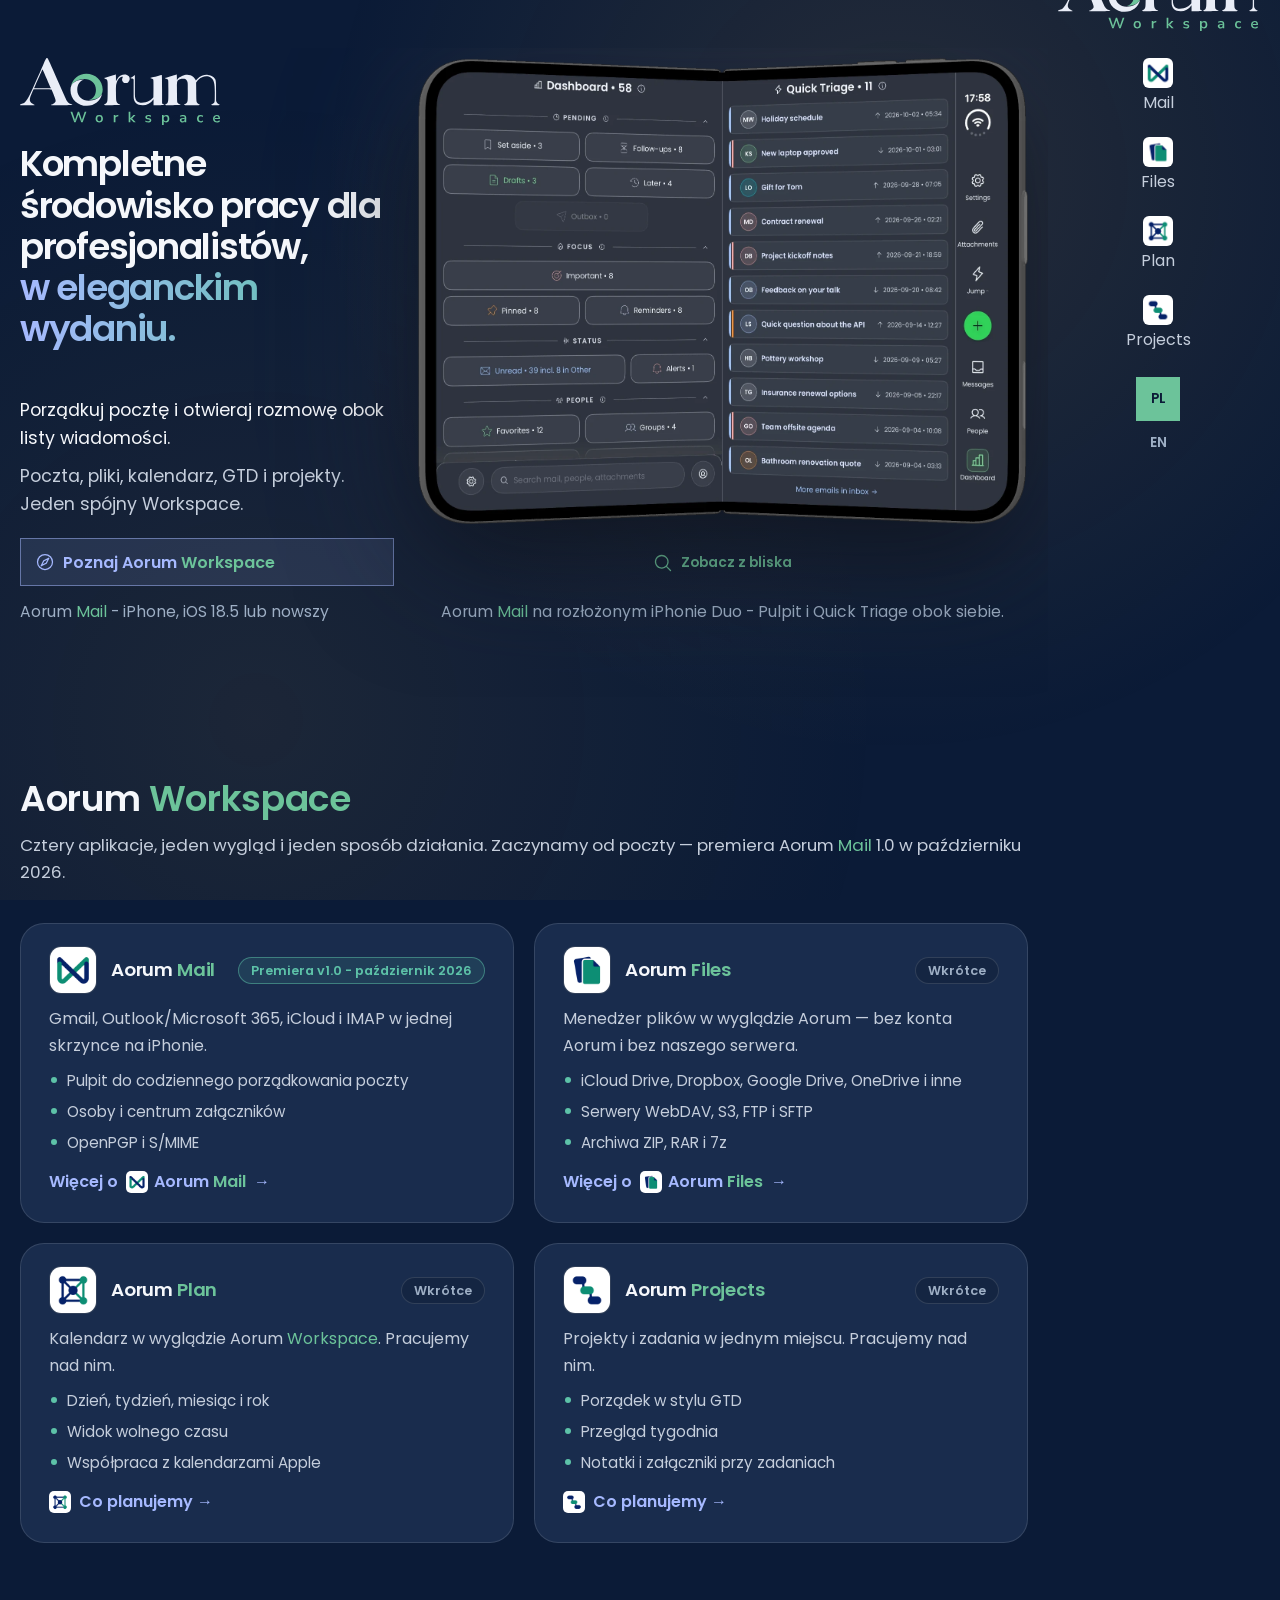
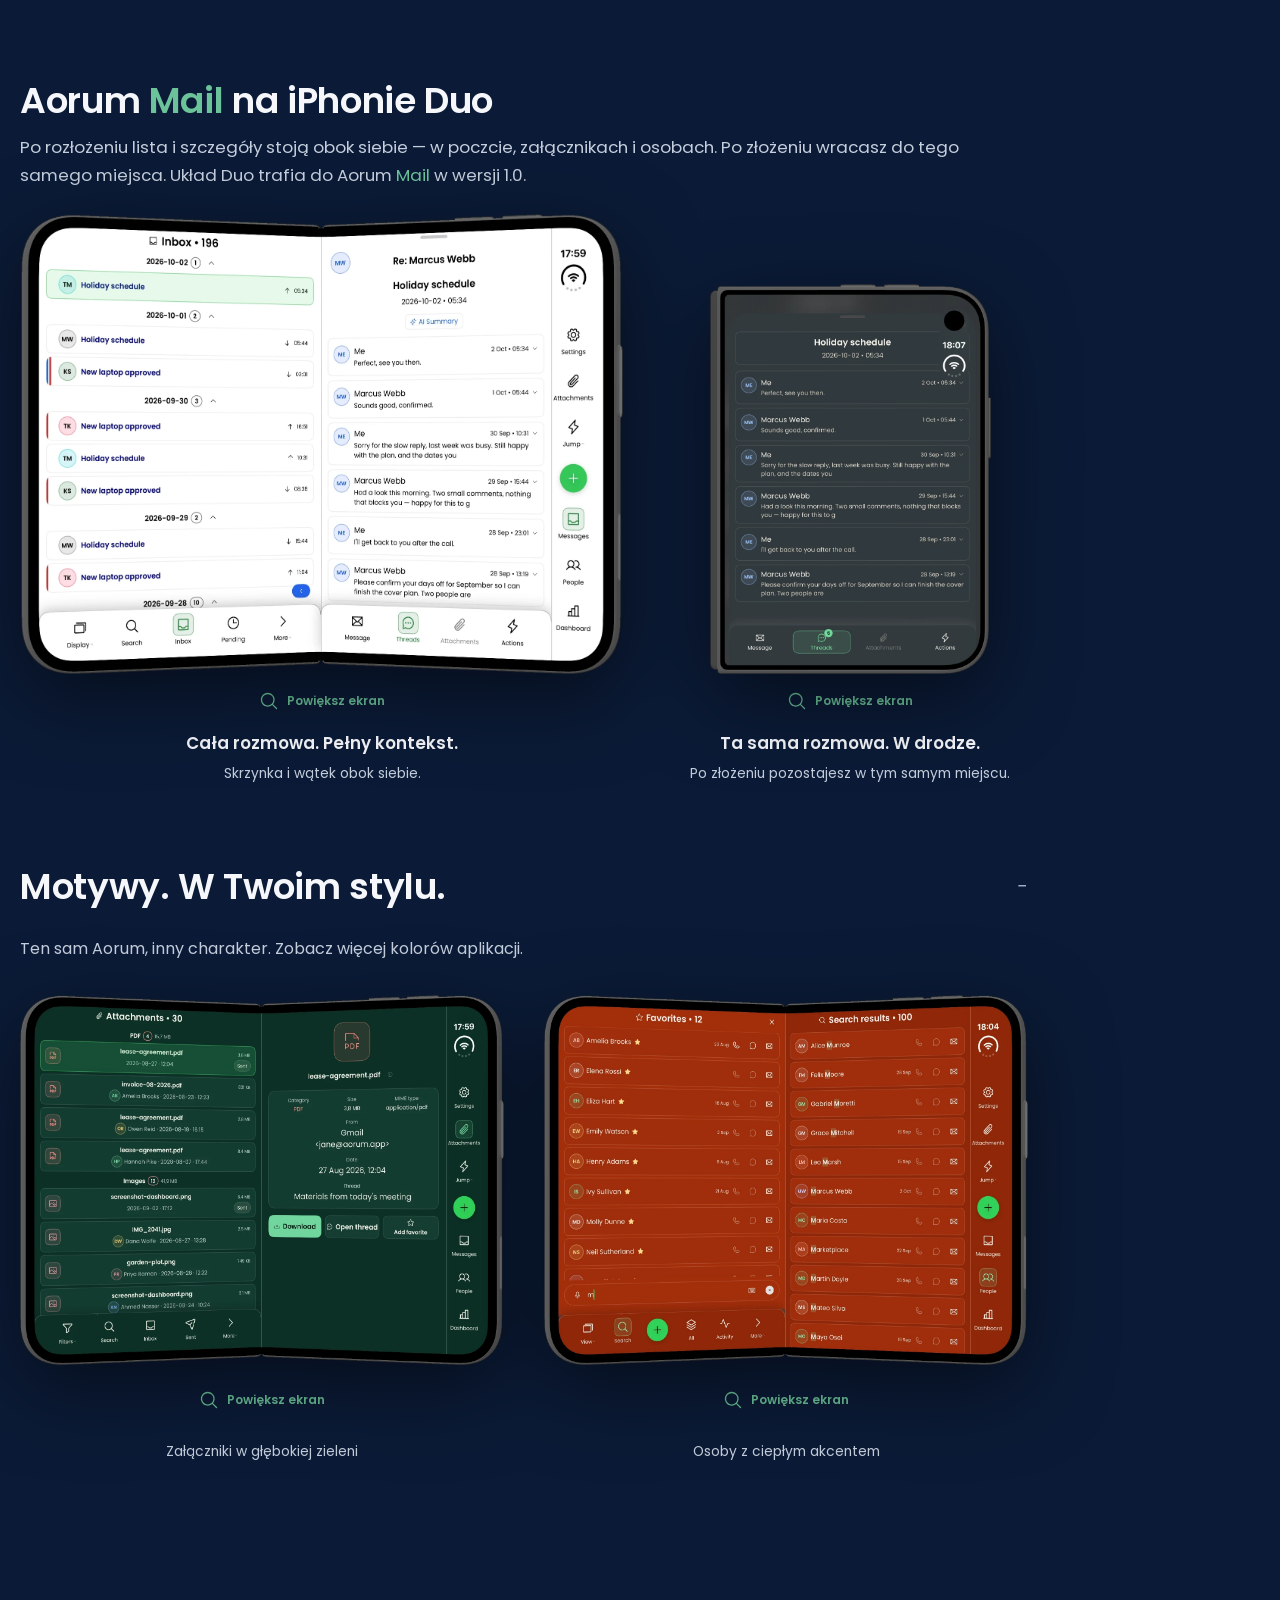
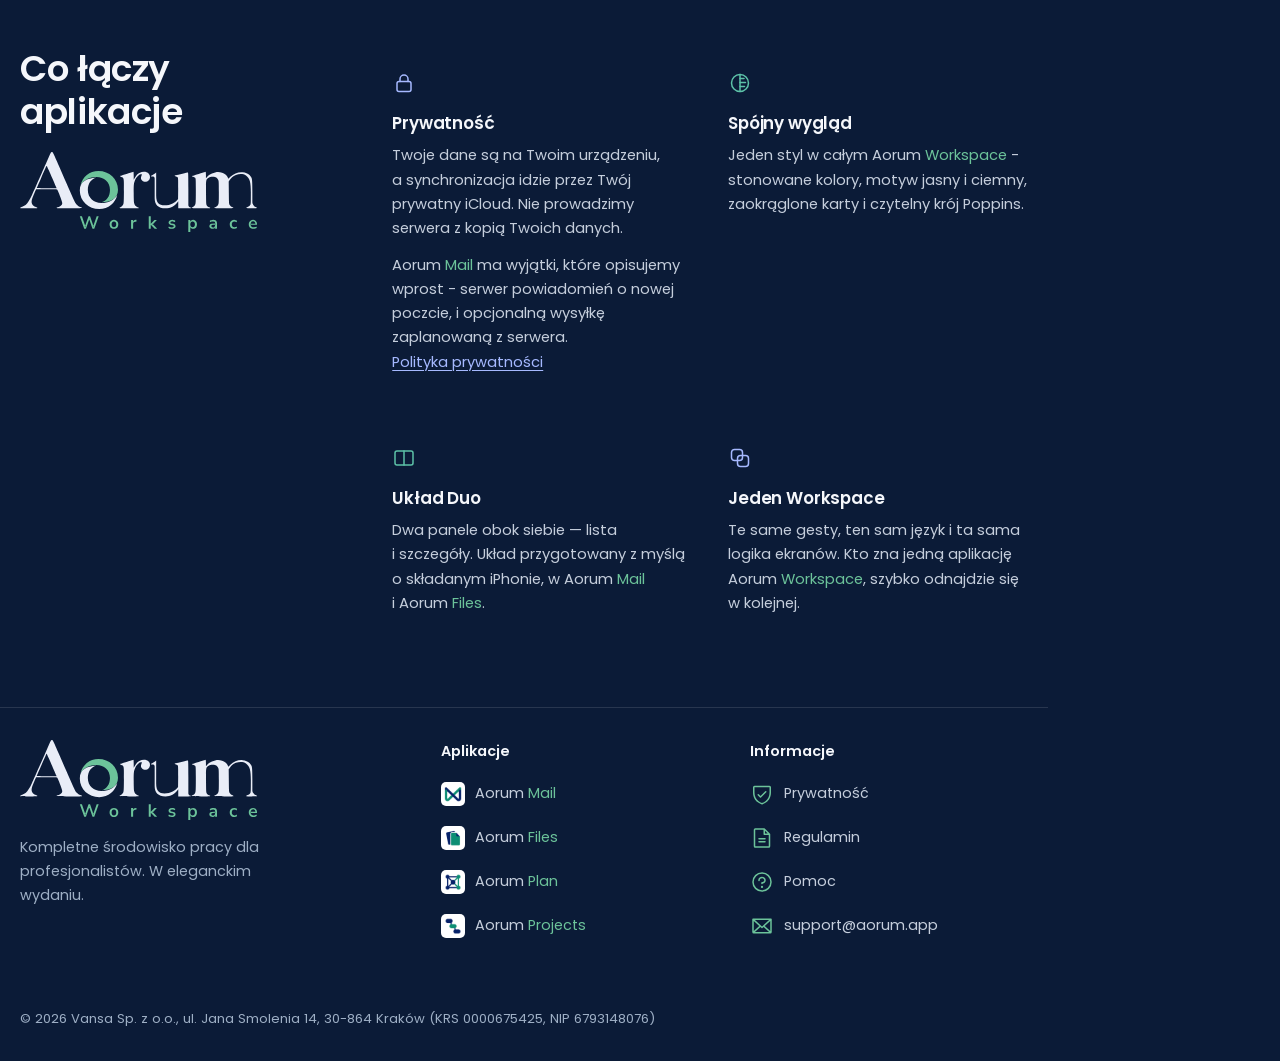
==== commit 797d8169: "Aorum Mail 1.0 is free: hide Mail pricing until 1.1" ====
--- a/index.html
+++ b/index.html
@@ -40,7 +40,6 @@
       <li><a href="files/index.html"><img class="nav-app-icon" src="assets/aorum-files-icon.png?v=b34d423bf86b" alt="" width="24" height="24">Files</a></li>
       <li><a href="calendar/index.html"><img class="nav-app-icon" src="assets/aorum-calendar-icon.png?v=64d8c53612d8" alt="" width="24" height="24">Plan</a></li>
       <li><a href="projects/index.html"><img class="nav-app-icon" src="assets/aorum-projects-icon.png?v=ed17d9c58921" alt="" width="24" height="24">Projects</a></li>
-      <li><a href="index.html#pricing"><svg width="20" height="20" aria-hidden="true" focusable="false" xmlns="http://www.w3.org/2000/svg" viewBox="0 0 256 256" fill="currentColor"><path d="M246.66,123.56,201,55.13A15.94,15.94,0,0,0,187.72,48H40A16,16,0,0,0,24,64V192a16,16,0,0,0,16,16H187.72A16,16,0,0,0,201,200.88l45.63-68.44A8,8,0,0,0,246.66,123.56ZM187.72,192H40V64H187.72l42.66,64Z"/></svg><span class="lang-pl" lang="pl">Cennik</span><span class="lang-en" lang="en">Pricing</span></a></li>
       </ul>
     </nav>
     <div class="header-actions">
@@ -262,12 +261,12 @@
         <div class="lang-pl" lang="pl">
           <h3>Prywatność</h3>
           <p>Twoje dane są na Twoim urządzeniu, a&nbsp;synchronizacja idzie przez Twój prywatny iCloud. Nie prowadzimy serwera z&nbsp;kopią Twoich danych.</p>
-          <p><span class="product-copy">Aorum <span class="product-name">Mail</span> ma wyjątki, które opisujemy wprost - serwer powiadomień o&nbsp;nowej poczcie, opcjonalną wysyłkę zaplanowaną </span><span class="keep-together">z&nbsp;serwera i&nbsp;AI+ w&nbsp;chmurze.</span> <a href="privacy.html">Polityka&nbsp;prywatności</a></p>
+          <p><span class="product-copy">Aorum <span class="product-name">Mail</span> ma wyjątki, które opisujemy wprost - serwer powiadomień o&nbsp;nowej poczcie, i&nbsp;opcjonalną wysyłkę zaplanowaną </span><span class="keep-together">z&nbsp;serwera.</span> <a href="privacy.html">Polityka&nbsp;prywatności</a></p>
         </div>
         <div class="lang-en" lang="en">
           <h3>Privacy</h3>
           <p>Your data lives on your device and syncs through your private iCloud. We don't run a&nbsp;server that keeps a&nbsp;copy of your data.</p>
-          <p><span class="product-copy">Aorum <span class="product-name">Mail</span> has a&nbsp;few exceptions, and we spell them out - a&nbsp;notification server for new mail, optional scheduled sending from our server, and AI+ in the cloud. </span><a href="privacy.html">Privacy&nbsp;policy</a></p>
+          <p><span class="product-copy">Aorum <span class="product-name">Mail</span> has a&nbsp;few exceptions, and we spell them out - a&nbsp;notification server for new mail and optional scheduled sending from our server. </span><a href="privacy.html">Privacy&nbsp;policy</a></p>
         </div>
       </div>
       <div class="value-item">
@@ -307,82 +306,6 @@
   </div>
 </section>
 
-<section class="section section--alt" id="pricing">
-  <div class="wrap">
-        <div class="section-head">
-      <h2 class="lang-pl" lang="pl"><svg width="20" height="20" aria-hidden="true" focusable="false" xmlns="http://www.w3.org/2000/svg" viewBox="0 0 256 256" fill="currentColor"><path d="M246.66,123.56,201,55.13A15.94,15.94,0,0,0,187.72,48H40A16,16,0,0,0,24,64V192a16,16,0,0,0,16,16H187.72A16,16,0,0,0,201,200.88l45.63-68.44A8,8,0,0,0,246.66,123.56ZM187.72,192H40V64H187.72l42.66,64Z"/></svg>Cennik</h2>
-      <h2 class="lang-en" lang="en"><svg width="20" height="20" aria-hidden="true" focusable="false" xmlns="http://www.w3.org/2000/svg" viewBox="0 0 256 256" fill="currentColor"><path d="M246.66,123.56,201,55.13A15.94,15.94,0,0,0,187.72,48H40A16,16,0,0,0,24,64V192a16,16,0,0,0,16,16H187.72A16,16,0,0,0,201,200.88l45.63-68.44A8,8,0,0,0,246.66,123.56ZM187.72,192H40V64H187.72l42.66,64Z"/></svg>Pricing</h2>
-      <p class="lang-pl" lang="pl"><span class="product-copy">Obowiązuje od wersji 1.0 Aorum <span class="product-name">Mail</span>. Zacznij od tygodnia za darmo.</span></p>
-      <p class="lang-en" lang="en"><span class="product-copy">Applies from Aorum <span class="product-name">Mail</span> 1.0. Start with a&nbsp;free week.</span></p>
-    </div>
-    <div class="grid grid--3">
-      <article class="card price-card price-card--featured">
-        <div class="price-card__head">
-          <h3><span class="product-copy">Aorum <span class="product-name">Mail</span> Pro</span></h3>
-          <span class="badge badge--live"><span class="lang-pl" lang="pl">Tydzień za darmo</span><span class="lang-en" lang="en">Free week</span></span>
-        </div>
-        <div class="lang-pl" lang="pl">
-          <p class="price">9,99&nbsp;USD <small>/ mies.</small></p>
-          <p class="price-alt">albo 79,99&nbsp;USD / rok</p>
-          <ul class="check-list">
-            <li><svg width="20" height="20" viewBox="0 0 24 24" fill="none" stroke="currentColor" stroke-width="1.5" stroke-linecap="round" stroke-linejoin="round" aria-hidden="true" focusable="false"><path d="M5 12.5l4.5 4.5L19 7.5"/></svg><span>Tydzień próbny za darmo</span></li>
-            <li><svg width="20" height="20" viewBox="0 0 24 24" fill="none" stroke="currentColor" stroke-width="1.5" stroke-linecap="round" stroke-linejoin="round" aria-hidden="true" focusable="false"><path d="M5 12.5l4.5 4.5L19 7.5"/></svg><span>Cała aplikacja (AI+ osobno)</span></li>
-            <li><svg width="20" height="20" viewBox="0 0 24 24" fill="none" stroke="currentColor" stroke-width="1.5" stroke-linecap="round" stroke-linejoin="round" aria-hidden="true" focusable="false"><path d="M5 12.5l4.5 4.5L19 7.5"/></svg><span>Na wszystkich Twoich urządzeniach - dziś iPhone; iPad, Mac i&nbsp;wersja w&nbsp;przeglądarce wkrótce</span></li>
-          </ul>
-        </div>
-        <div class="lang-en" lang="en">
-          <p class="price">$9.99 <small>/ month</small></p>
-          <p class="price-alt">or $79.99 / year</p>
-          <ul class="check-list">
-            <li><svg width="20" height="20" viewBox="0 0 24 24" fill="none" stroke="currentColor" stroke-width="1.5" stroke-linecap="round" stroke-linejoin="round" aria-hidden="true" focusable="false"><path d="M5 12.5l4.5 4.5L19 7.5"/></svg><span>One-week free trial</span></li>
-            <li><svg width="20" height="20" viewBox="0 0 24 24" fill="none" stroke="currentColor" stroke-width="1.5" stroke-linecap="round" stroke-linejoin="round" aria-hidden="true" focusable="false"><path d="M5 12.5l4.5 4.5L19 7.5"/></svg><span>The whole app (AI+ is separate)</span></li>
-            <li><svg width="20" height="20" viewBox="0 0 24 24" fill="none" stroke="currentColor" stroke-width="1.5" stroke-linecap="round" stroke-linejoin="round" aria-hidden="true" focusable="false"><path d="M5 12.5l4.5 4.5L19 7.5"/></svg><span>On all your devices - iPhone today; iPad, Mac and web coming soon</span></li>
-          </ul>
-        </div>
-      </article>
-
-      <article class="card price-card">
-        <div class="price-card__head">
-          <h3>AI+</h3>
-          <span class="badge"><span class="lang-pl" lang="pl">Dodatek do Pro</span><span class="lang-en" lang="en">Pro add-on</span></span>
-        </div>
-        <div class="lang-pl" lang="pl">
-          <p class="price">+9,99&nbsp;USD <small>/ mies.</small></p>
-          <p class="price-alt">do subskrypcji Pro</p>
-          <ul class="check-list">
-            <li><svg width="20" height="20" viewBox="0 0 24 24" fill="none" stroke="currentColor" stroke-width="1.5" stroke-linecap="round" stroke-linejoin="round" aria-hidden="true" focusable="false"><path d="M5 12.5l4.5 4.5L19 7.5"/></svg><span>300 kredytów miesięcznie, pasek zużycia w&nbsp;aplikacji</span></li>
-            <li><svg width="20" height="20" viewBox="0 0 24 24" fill="none" stroke="currentColor" stroke-width="1.5" stroke-linecap="round" stroke-linejoin="round" aria-hidden="true" focusable="false"><path d="M5 12.5l4.5 4.5L19 7.5"/></svg><span>AI w&nbsp;chmurze, także po polsku</span></li>
-          </ul>
-          <p class="card__foot">AI na urządzeniu działa bez dopłaty przez Apple Intelligence, w&nbsp;obsługiwanych przez nie językach.</p>
-        </div>
-        <div class="lang-en" lang="en">
-          <p class="price">+$9.99 <small>/ month</small></p>
-          <p class="price-alt">on top of Pro</p>
-          <ul class="check-list">
-            <li><svg width="20" height="20" viewBox="0 0 24 24" fill="none" stroke="currentColor" stroke-width="1.5" stroke-linecap="round" stroke-linejoin="round" aria-hidden="true" focusable="false"><path d="M5 12.5l4.5 4.5L19 7.5"/></svg><span>300 credits a&nbsp;month, with a&nbsp;usage bar in the app</span></li>
-            <li><svg width="20" height="20" viewBox="0 0 24 24" fill="none" stroke="currentColor" stroke-width="1.5" stroke-linecap="round" stroke-linejoin="round" aria-hidden="true" focusable="false"><path d="M5 12.5l4.5 4.5L19 7.5"/></svg><span>Cloud AI, including Polish</span></li>
-          </ul>
-          <p class="card__foot">On-device AI works at no extra cost through Apple Intelligence, in the languages it supports.</p>
-        </div>
-      </article>
-
-      <article class="card price-card">
-        <div class="price-card__head">
-          <h3><span class="product-copy">Aorum <span class="product-name">One</span></span></h3>
-          <span class="badge"><span class="lang-pl" lang="pl">Wkrótce</span><span class="lang-en" lang="en">Coming soon</span></span>
-        </div>
-        <div class="lang-pl" lang="pl">
-          <p><span class="product-copy">Jeden pakiet na cały Aorum <span class="product-name">Workspace</span> - Mail, Files, Plan i&nbsp;Projects. Szczegóły i&nbsp;cenę podamy, zanim pakiet będzie dostępny.</span></p>
-        </div>
-        <div class="lang-en" lang="en">
-          <p><span class="product-copy">One plan for the whole Aorum <span class="product-name">Workspace</span> - Mail, Files, Plan and Projects. We'll share the details and price before it's available.</span></p>
-        </div>
-      </article>
-    </div>
-    <p class="section-note lang-pl" lang="pl">Ceny w&nbsp;USD; App Store pokazuje cenę w&nbsp;Twojej walucie. Subskrypcja odnawia się automatycznie, możesz ją anulować w&nbsp;ustawieniach Apple ID.</p>
-    <p class="section-note lang-en" lang="en">Prices in USD; the App Store shows the price in your currency. The subscription renews automatically, and you can cancel it in your Apple ID settings.</p>
-  </div>
-</section>
 
 </main>
 <footer class="site-footer">
@@ -403,7 +326,6 @@
     <nav aria-label="Informacje / Information">
       <p class="footer-h"><span class="lang-pl" lang="pl">Informacje</span><span class="lang-en" lang="en">Information</span></p>
       <ul>
-        <li><a class="footer-info-link" href="index.html#pricing"><svg width="20" height="20" aria-hidden="true" focusable="false" xmlns="http://www.w3.org/2000/svg" viewBox="0 0 256 256" fill="currentColor"><path d="M246.66,123.56,201,55.13A15.94,15.94,0,0,0,187.72,48H40A16,16,0,0,0,24,64V192a16,16,0,0,0,16,16H187.72A16,16,0,0,0,201,200.88l45.63-68.44A8,8,0,0,0,246.66,123.56ZM187.72,192H40V64H187.72l42.66,64Z"/></svg><span class="lang-pl" lang="pl">Cennik</span><span class="lang-en" lang="en">Pricing</span></a></li>
         <li><a class="footer-info-link" href="privacy.html"><svg width="20" height="20" aria-hidden="true" focusable="false" xmlns="http://www.w3.org/2000/svg" viewBox="0 0 256 256" fill="currentColor"><path d="M208,40H48A16,16,0,0,0,32,56v56c0,52.72,25.52,84.67,46.93,102.19,23.06,18.86,46,25.26,47,25.53a8,8,0,0,0,4.2,0c1-.27,23.91-6.67,47-25.53C198.48,196.67,224,164.72,224,112V56A16,16,0,0,0,208,40Zm0,72c0,37.07-13.66,67.16-40.6,89.42A129.3,129.3,0,0,1,128,223.62a128.25,128.25,0,0,1-38.92-21.81C61.82,179.51,48,149.3,48,112l0-56,160,0ZM82.34,141.66a8,8,0,0,1,11.32-11.32L112,148.69l50.34-50.35a8,8,0,0,1,11.32,11.32l-56,56a8,8,0,0,1-11.32,0Z"/></svg><span class="lang-pl" lang="pl">Prywatność</span><span class="lang-en" lang="en">Privacy</span></a></li>
         <li><a class="footer-info-link" href="terms.html"><svg width="20" height="20" aria-hidden="true" focusable="false" xmlns="http://www.w3.org/2000/svg" viewBox="0 0 256 256" fill="currentColor"><path d="M213.66,82.34l-56-56A8,8,0,0,0,152,24H56A16,16,0,0,0,40,40V216a16,16,0,0,0,16,16H200a16,16,0,0,0,16-16V88A8,8,0,0,0,213.66,82.34ZM160,51.31,188.69,80H160ZM200,216H56V40h88V88a8,8,0,0,0,8,8h48V216Zm-32-80a8,8,0,0,1-8,8H96a8,8,0,0,1,0-16h64A8,8,0,0,1,168,136Zm0,32a8,8,0,0,1-8,8H96a8,8,0,0,1,0-16h64A8,8,0,0,1,168,168Z"/></svg><span class="lang-pl" lang="pl">Regulamin</span><span class="lang-en" lang="en">Terms</span></a></li>
         <li><a class="footer-info-link" href="support.html"><svg width="20" height="20" aria-hidden="true" focusable="false" xmlns="http://www.w3.org/2000/svg" viewBox="0 0 256 256" fill="currentColor"><path d="M140,180a12,12,0,1,1-12-12A12,12,0,0,1,140,180ZM128,72c-22.06,0-40,16.15-40,36v4a8,8,0,0,0,16,0v-4c0-11,10.77-20,24-20s24,9,24,20-10.77,20-24,20a8,8,0,0,0-8,8v8a8,8,0,0,0,16,0v-.72c18.24-3.35,32-17.9,32-35.28C168,88.15,150.06,72,128,72Zm104,56A104,104,0,1,1,128,24,104.11,104.11,0,0,1,232,128Zm-16,0a88,88,0,1,0-88,88A88.1,88.1,0,0,0,216,128Z"/></svg><span class="lang-pl" lang="pl">Pomoc</span><span class="lang-en" lang="en">Support</span></a></li>
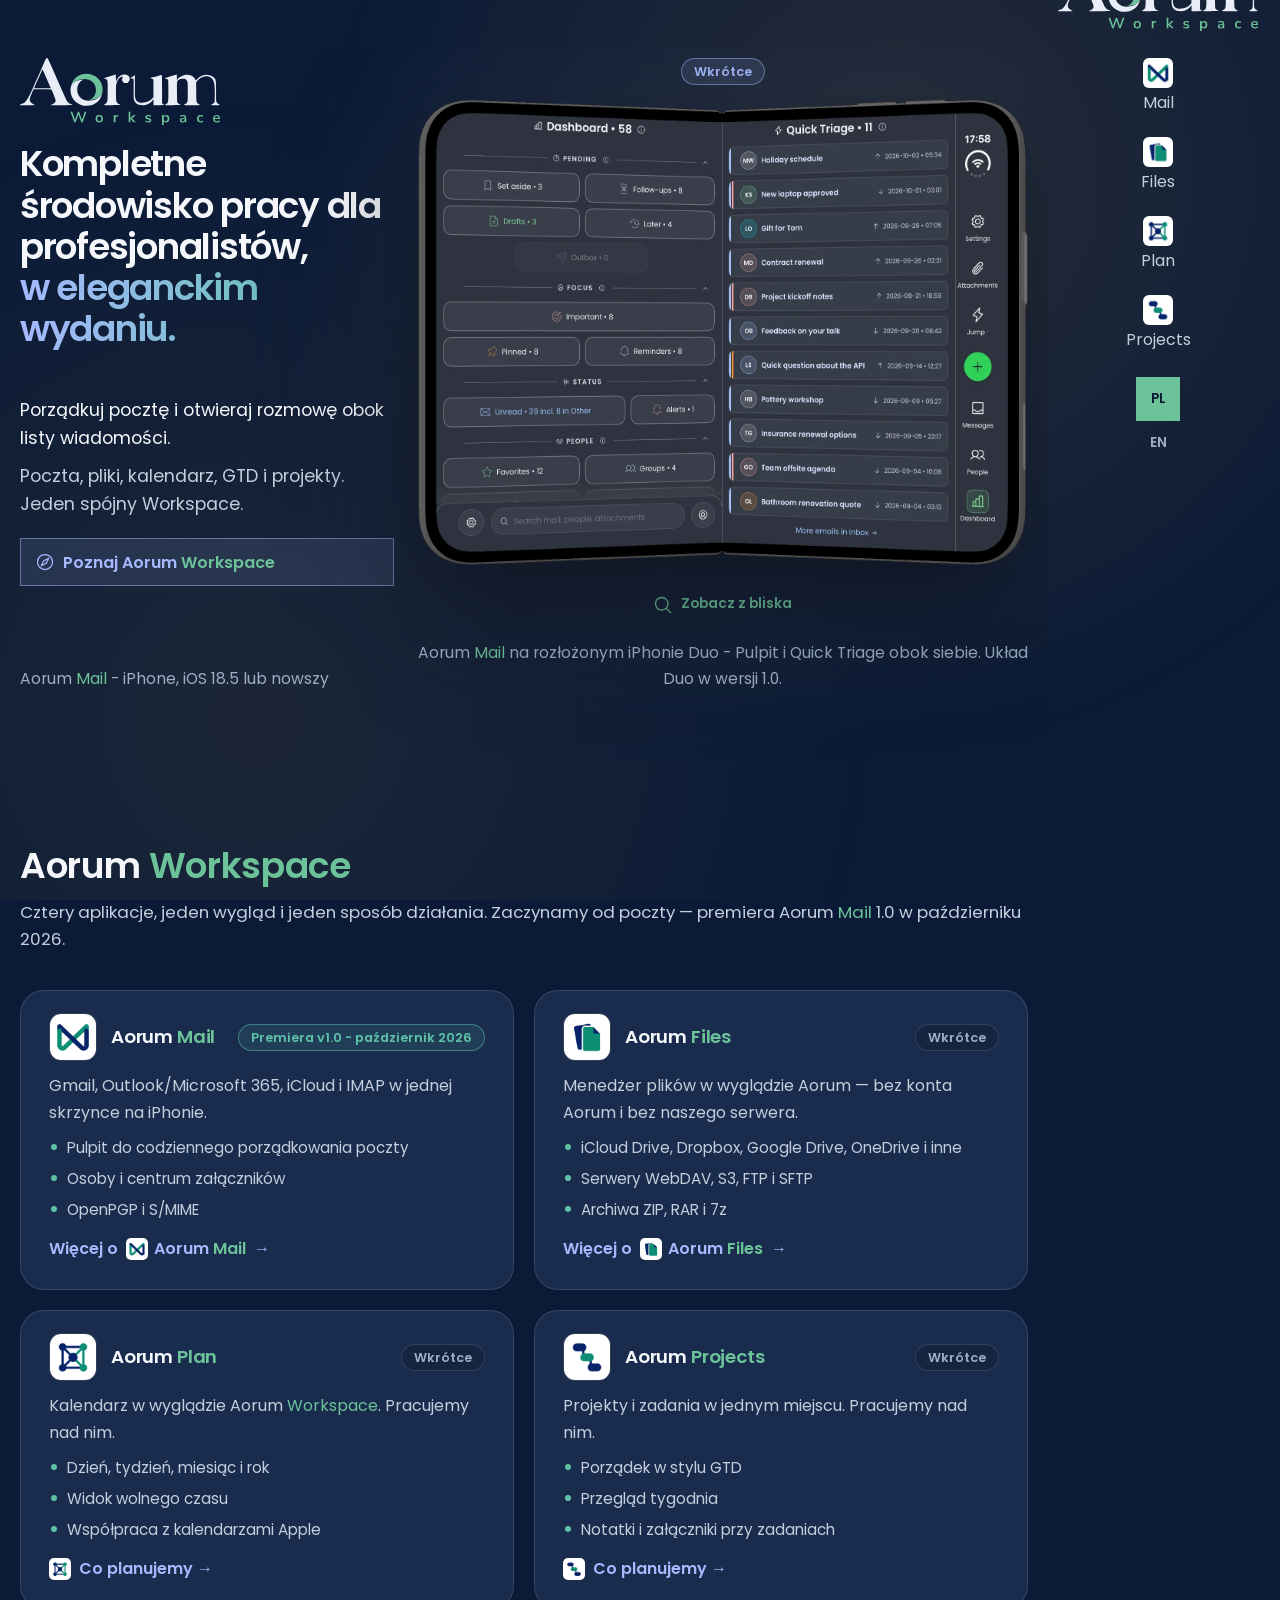
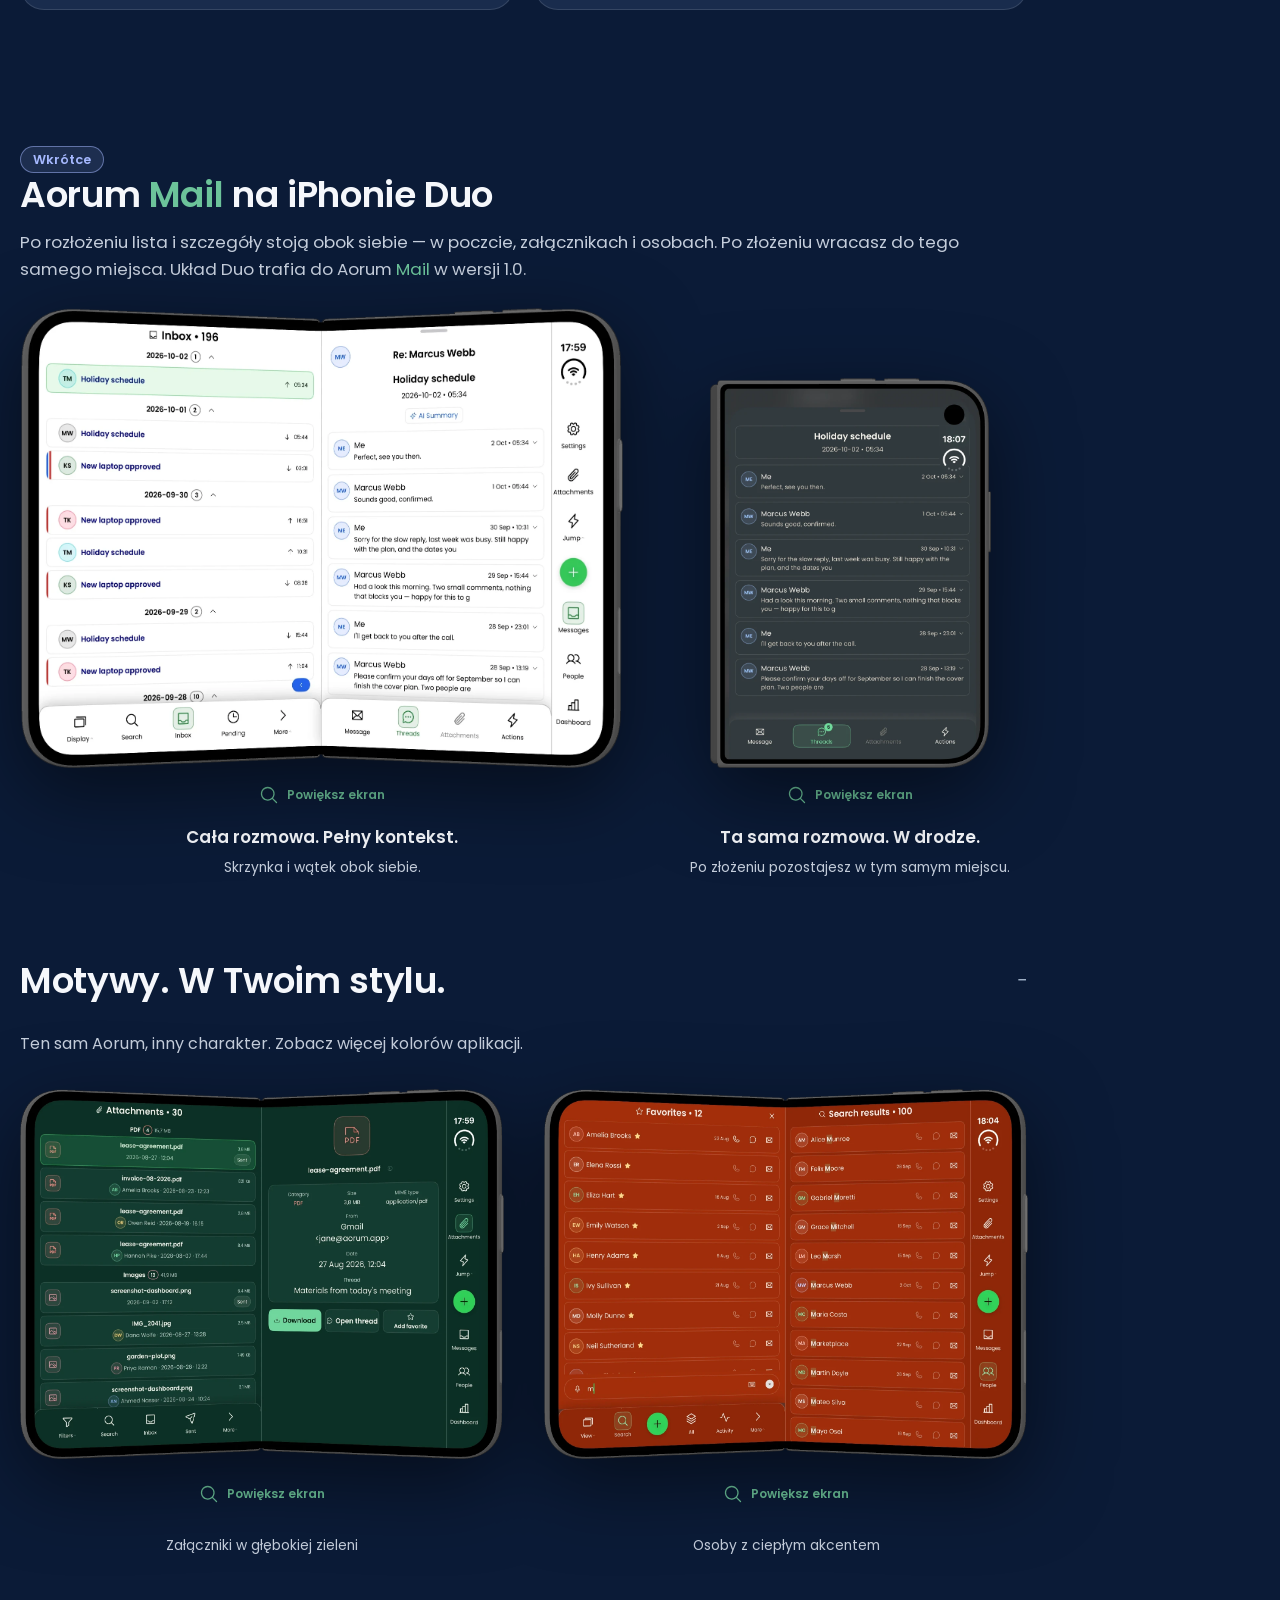
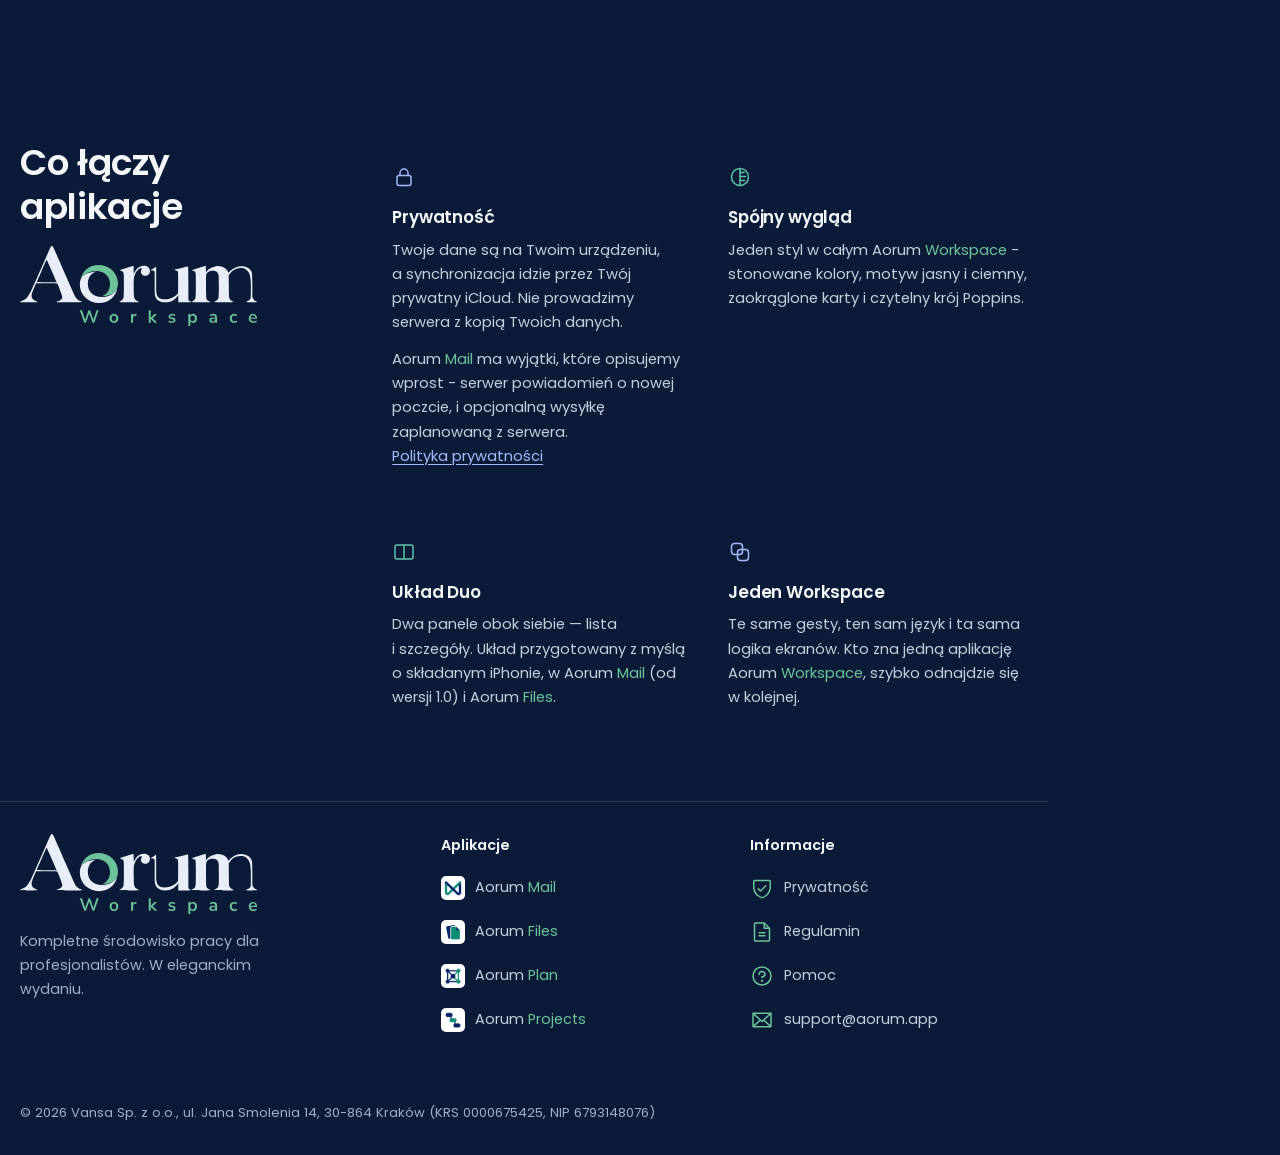
==== commit 0be7401d: "Mail: iPhone Duo layout in 1.0, 'Coming soon' labels on Duo screenshots" ====
--- a/index.html
+++ b/index.html
@@ -24,9 +24,9 @@
 <link rel="icon" type="image/png" sizes="32x32" href="assets/icon-32.png?v=68afe5f422b2" media="(prefers-color-scheme: light)">
 <link rel="apple-touch-icon" href="assets/icon-180.png?v=2bcad72b7dd0">
 <link rel="manifest" href="site.webmanifest?v=20f77d7f7c15">
-<link rel="stylesheet" href="site.css?v=fb93fcf67f34">
+<link rel="stylesheet" href="site.css?v=296f576fc996">
 <script src="lang-switch.js?v=d2f5f3855a7a"></script>
-<script src="site-interactions.js?v=b9fb38458984" defer></script>
+<script src="site-interactions.js?v=3cbe38daf92e" defer></script>
 </head>
 <body>
 <a class="skip-link" href="#main"><svg width="20" height="20" aria-hidden="true" focusable="false" xmlns="http://www.w3.org/2000/svg" viewBox="0 0 256 256" fill="currentColor"><path d="M221.66,133.66l-72,72a8,8,0,0,1-11.32-11.32L196.69,136H40a8,8,0,0,1,0-16H196.69L138.34,61.66a8,8,0,0,1,11.32-11.32l72,72A8,8,0,0,1,221.66,133.66Z"/></svg><span class="lang-pl" lang="pl">Przejdź do treści</span><span class="lang-en" lang="en">Skip to content</span></a>
@@ -76,11 +76,12 @@
   </div>
 
   <div class="wrap intro__stage">
-        <a class="screen-link intro__screen" href="assets/duo/duo-dashboard.webp" data-zoom-image data-caption-pl="Pulpit i Quick Triage" data-caption-en="Dashboard and Quick Triage">
+        <p class="duo-soon"><span class="badge badge--soon"><span class="lang-pl" lang="pl">Wkrótce</span><span class="lang-en" lang="en">Coming soon</span></span></p>
+    <a class="screen-link intro__screen" href="assets/duo/duo-dashboard.webp" data-zoom-image data-caption-pl="Pulpit i Quick Triage" data-caption-en="Dashboard and Quick Triage">
       <img class="intro__device" src="assets/duo/duo-dashboard.webp" width="1589" height="1214" fetchpriority="high" alt="Aorum Mail — Dashboard &amp; Quick Triage">
       <span class="screen-link__hint"><svg width="20" height="20" aria-hidden="true" focusable="false" xmlns="http://www.w3.org/2000/svg" viewBox="0 0 256 256" fill="currentColor"><path d="M229.66,218.34l-50.07-50.06a88.11,88.11,0,1,0-11.31,11.31l50.06,50.07a8,8,0,0,0,11.32-11.32ZM40,112a72,72,0,1,1,72,72A72.08,72.08,0,0,1,40,112Z"/></svg><span class="lang-pl" lang="pl">Zobacz z&nbsp;bliska</span><span class="lang-en" lang="en">Take a&nbsp;closer look</span></span>
     </a>
-    <p class="intro__caption"><span class="lang-pl" lang="pl"><span class="product-copy">Aorum <span class="product-name">Mail</span> na rozłożonym iPhonie Duo - Pulpit i&nbsp;Quick Triage obok siebie.</span></span><span class="lang-en" lang="en"><span class="product-copy">Aorum <span class="product-name">Mail</span> on an unfolded iPhone Duo - Dashboard and Quick Triage side</span>&nbsp;by&nbsp;side.</span></p>
+    <p class="intro__caption"><span class="lang-pl" lang="pl"><span class="product-copy">Aorum <span class="product-name">Mail</span> na rozłożonym iPhonie Duo - Pulpit i&nbsp;Quick Triage obok siebie. Układ Duo w</span>&nbsp;wersji&nbsp;1.0.</span><span class="lang-en" lang="en"><span class="product-copy">Aorum <span class="product-name">Mail</span> on an unfolded iPhone Duo - Dashboard and Quick Triage side</span>&nbsp;by&nbsp;side. Duo layout arrives in version&nbsp;1.0.</span></p>
   </div>
 </section>
 
@@ -204,6 +205,7 @@
 <section class="intro-gallery" id="duo">
   <div class="wrap">
     <div class="section-head">
+      <p class="duo-soon"><span class="badge badge--soon"><span class="lang-pl" lang="pl">Wkrótce</span><span class="lang-en" lang="en">Coming soon</span></span></p>
       <h2 class="lang-pl" lang="pl"><span class="product-copy">Aorum <span class="product-name">Mail</span> na iPhonie Duo</span></h2>
       <h2 class="lang-en" lang="en"><span class="product-copy">Aorum <span class="product-name">Mail</span> on iPhone Duo</span></h2>
       <p class="lang-pl" lang="pl"><span class="product-copy">Po rozłożeniu lista i&nbsp;szczegóły stoją obok siebie — w&nbsp;poczcie, załącznikach i&nbsp;osobach. Po złożeniu wracasz do tego samego miejsca. Układ Duo trafia do Aorum <span class="product-name">Mail</span> w&nbsp;wersji 1.0.</span></p>
@@ -284,11 +286,11 @@
         <span class="card__icon card__icon--green"><svg width="20" height="20" viewBox="0 0 24 24" fill="none" stroke="currentColor" stroke-width="1.5" stroke-linecap="round" stroke-linejoin="round" aria-hidden="true" focusable="false"><rect x="3" y="5" width="18" height="14" rx="2"/><path d="M12 5v14"/></svg></span>
         <div class="lang-pl" lang="pl">
           <h3>Układ Duo</h3>
-          <p><span class="product-copy">Dwa panele obok siebie — lista i&nbsp;szczegóły. Układ przygotowany z&nbsp;myślą o&nbsp;składanym iPhonie, w&nbsp;Aorum <span class="product-name">Mail</span> i&nbsp;Aorum <span class="product-name">Files</span>.</span></p>
+          <p><span class="product-copy">Dwa panele obok siebie — lista i&nbsp;szczegóły. Układ przygotowany z&nbsp;myślą o&nbsp;składanym iPhonie, w&nbsp;Aorum <span class="product-name">Mail</span> (od wersji 1.0) i&nbsp;Aorum <span class="product-name">Files</span>.</span></p>
         </div>
         <div class="lang-en" lang="en">
           <h3>Duo layout</h3>
-          <p><span class="product-copy">Two panes side by side — list and details. A&nbsp;layout designed with a&nbsp;foldable iPhone in mind, in Aorum <span class="product-name">Mail</span> and Aorum <span class="product-name">Files</span>.</span></p>
+          <p><span class="product-copy">Two panes side by side — list and details. A&nbsp;layout designed with a&nbsp;foldable iPhone in mind, in Aorum <span class="product-name">Mail</span> (from version 1.0) and Aorum <span class="product-name">Files</span>.</span></p>
         </div>
       </div>
       <div class="value-item">
--- a/site.css
+++ b/site.css
@@ -1975,3 +1975,57 @@
   html.nav-anim .site-header .nav-app-icon,
   html.nav-anim .site-header .site-nav a svg { transition: width .35s ease, height .35s ease; }
 }
+
+/* 2026-10-04: "Notify me at launch" form in the first section of the home and Mail pages,
+   shown only until the App Store button returns (Site-tools/build.py, LAUNCH_FORM_ENDPOINT). */
+.launch-form {
+  margin: 28px 0 0;
+  padding: 20px;
+  max-width: 34rem;
+  text-align: left;
+  background: var(--surface-2);
+  border: 1px solid var(--subtle-border);
+}
+.launch-form__title { margin: 0 0 4px; color: var(--text); font-weight: 600; font-size: 1.05rem; }
+.launch-form__lead { margin: 0 0 14px; color: var(--text-secondary); font-size: .9rem; line-height: 1.5; }
+.launch-form__row { display: flex; flex-wrap: wrap; gap: 10px; }
+.launch-form__input {
+  flex: 1 1 14rem;
+  min-width: 0;
+  min-height: 48px;
+  padding: 10px 14px;
+  font: inherit;
+  font-size: 1rem;
+  color: var(--text);
+  background: var(--bg);
+  border: 1px solid var(--separator);
+  border-radius: 0;
+}
+.launch-form__input::placeholder { color: var(--text-muted); opacity: 1; }
+.launch-form__input:focus-visible { outline: 2px solid var(--accent); outline-offset: 1px; border-color: var(--accent-stroke); }
+.launch-form__input[aria-invalid="true"] { border-color: var(--accent); }
+.launch-form .launch-form__submit { flex: 0 0 auto; width: auto; justify-content: center; padding: 10px 20px; cursor: pointer; font-family: inherit; }
+.launch-form .launch-form__submit[disabled] { opacity: .7; cursor: progress; }
+.launch-form__consent { display: flex; align-items: flex-start; gap: 10px; margin-top: 14px; color: var(--text-secondary); font-size: .8125rem; line-height: 1.5; cursor: pointer; }
+.launch-form__consent input { flex: none; width: 18px; height: 18px; margin: 2px 0 0; accent-color: var(--cta-fill); cursor: pointer; }
+.launch-form__consent a { color: var(--accent); }
+.launch-form__trap { position: absolute; left: -10000px; width: 1px; height: 1px; overflow: hidden; }
+.launch-form__status { margin: 10px 0 0; min-height: 1.5em; font-size: .875rem; color: var(--text-secondary); }
+.launch-form__status:empty { display: none; }
+.launch-form__status[data-state="ok"] { color: var(--green); font-weight: 600; }
+.launch-form__status[data-state="error"] { color: var(--text); }
+.launch-form[data-done] .launch-form__row,
+.launch-form[data-done] .launch-form__consent { display: none; }
+@media (max-width: 760px) {
+  .launch-form { margin: 28px auto 0; padding: 16px; }
+  .launch-form .launch-form__submit { flex: 1 1 100%; }
+}
+@media (min-width: 1041px) {
+  .intro > .intro__text:first-child .launch-form { margin-top: 24px; padding: 16px 18px; }
+  .intro > .intro__text:first-child .launch-form .btn { padding-block: 10px; }
+}
+
+/* Etykieta „Wkrótce” przy zdjęciach iPhone Duo — układ Duo w Aorum Mail 1.0 (decyzja 2026-10-05; wcześniej 1.0.1) */
+.duo-soon { display: flex; justify-content: center; margin: 0 0 14px; }
+.badge--soon { background: var(--accent-fill); border-color: var(--accent-stroke); color: var(--accent); }
+.section-head .duo-soon { justify-content: flex-start; }
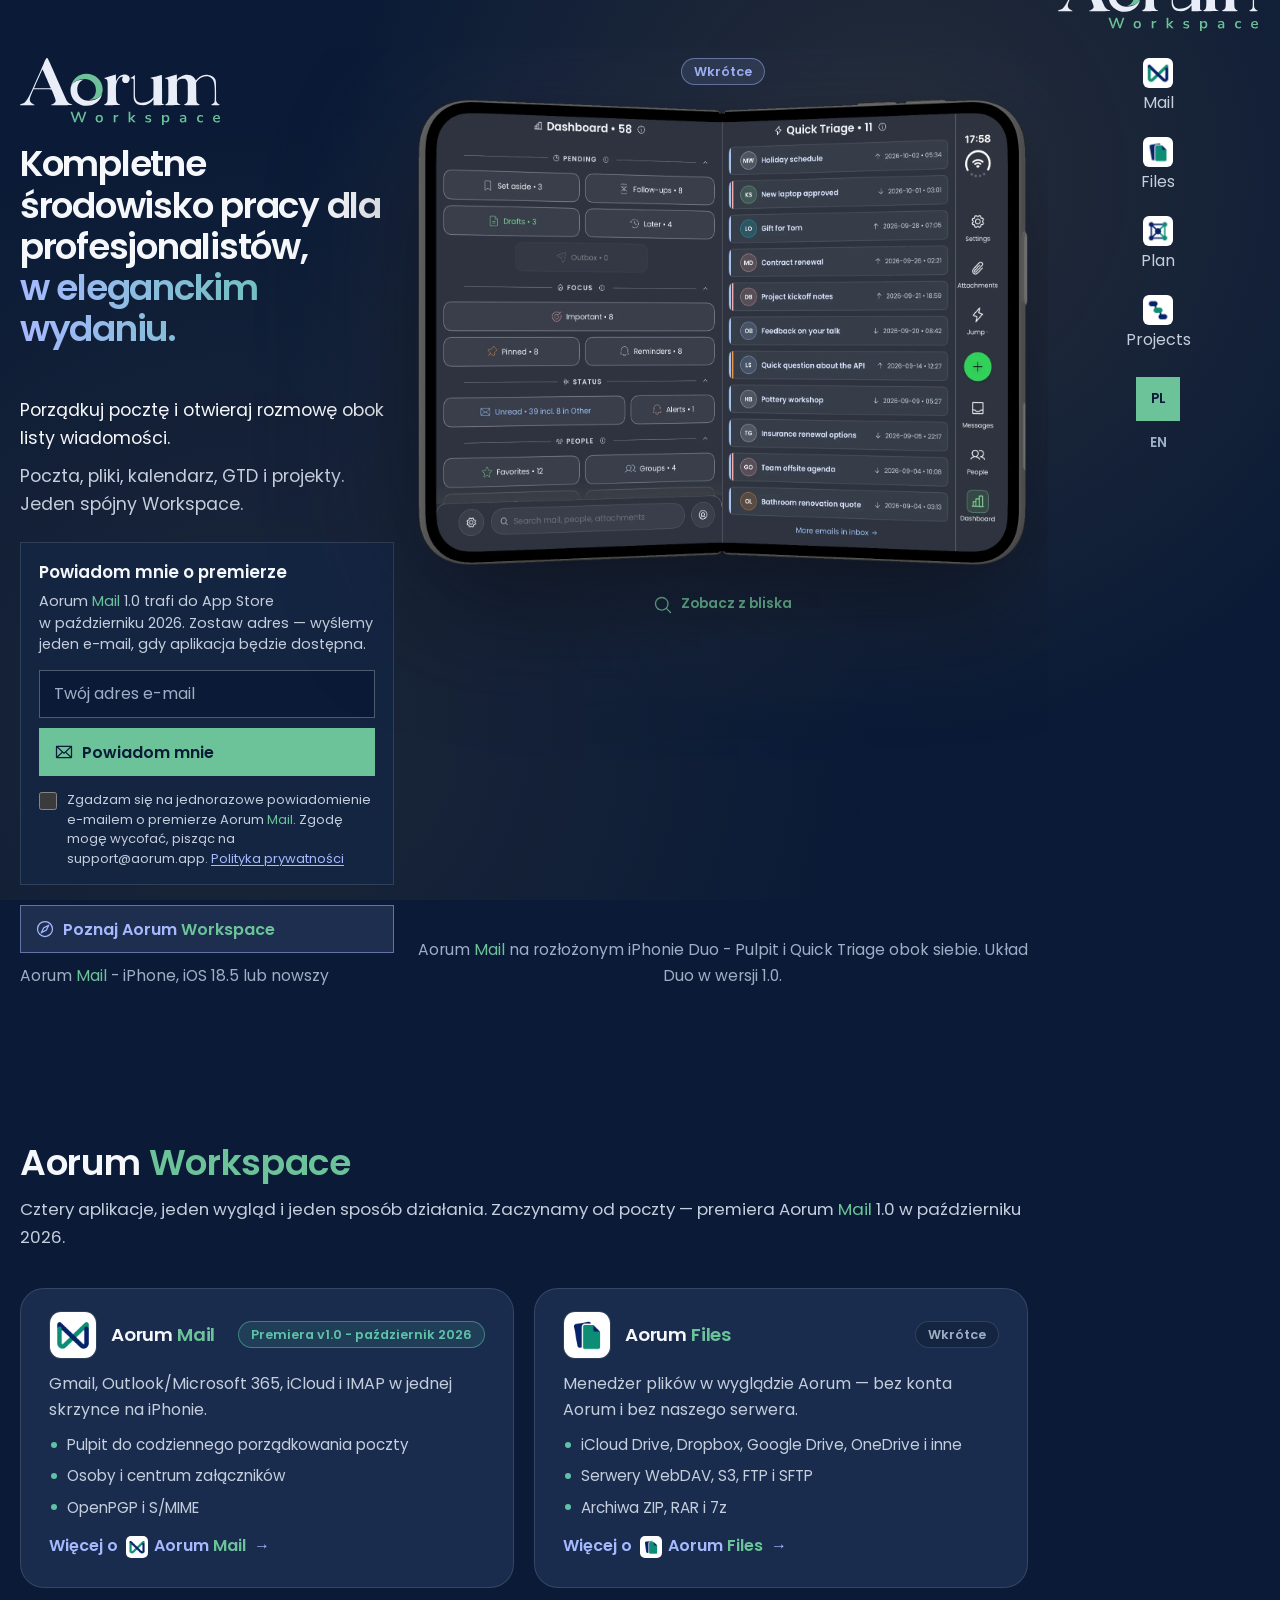
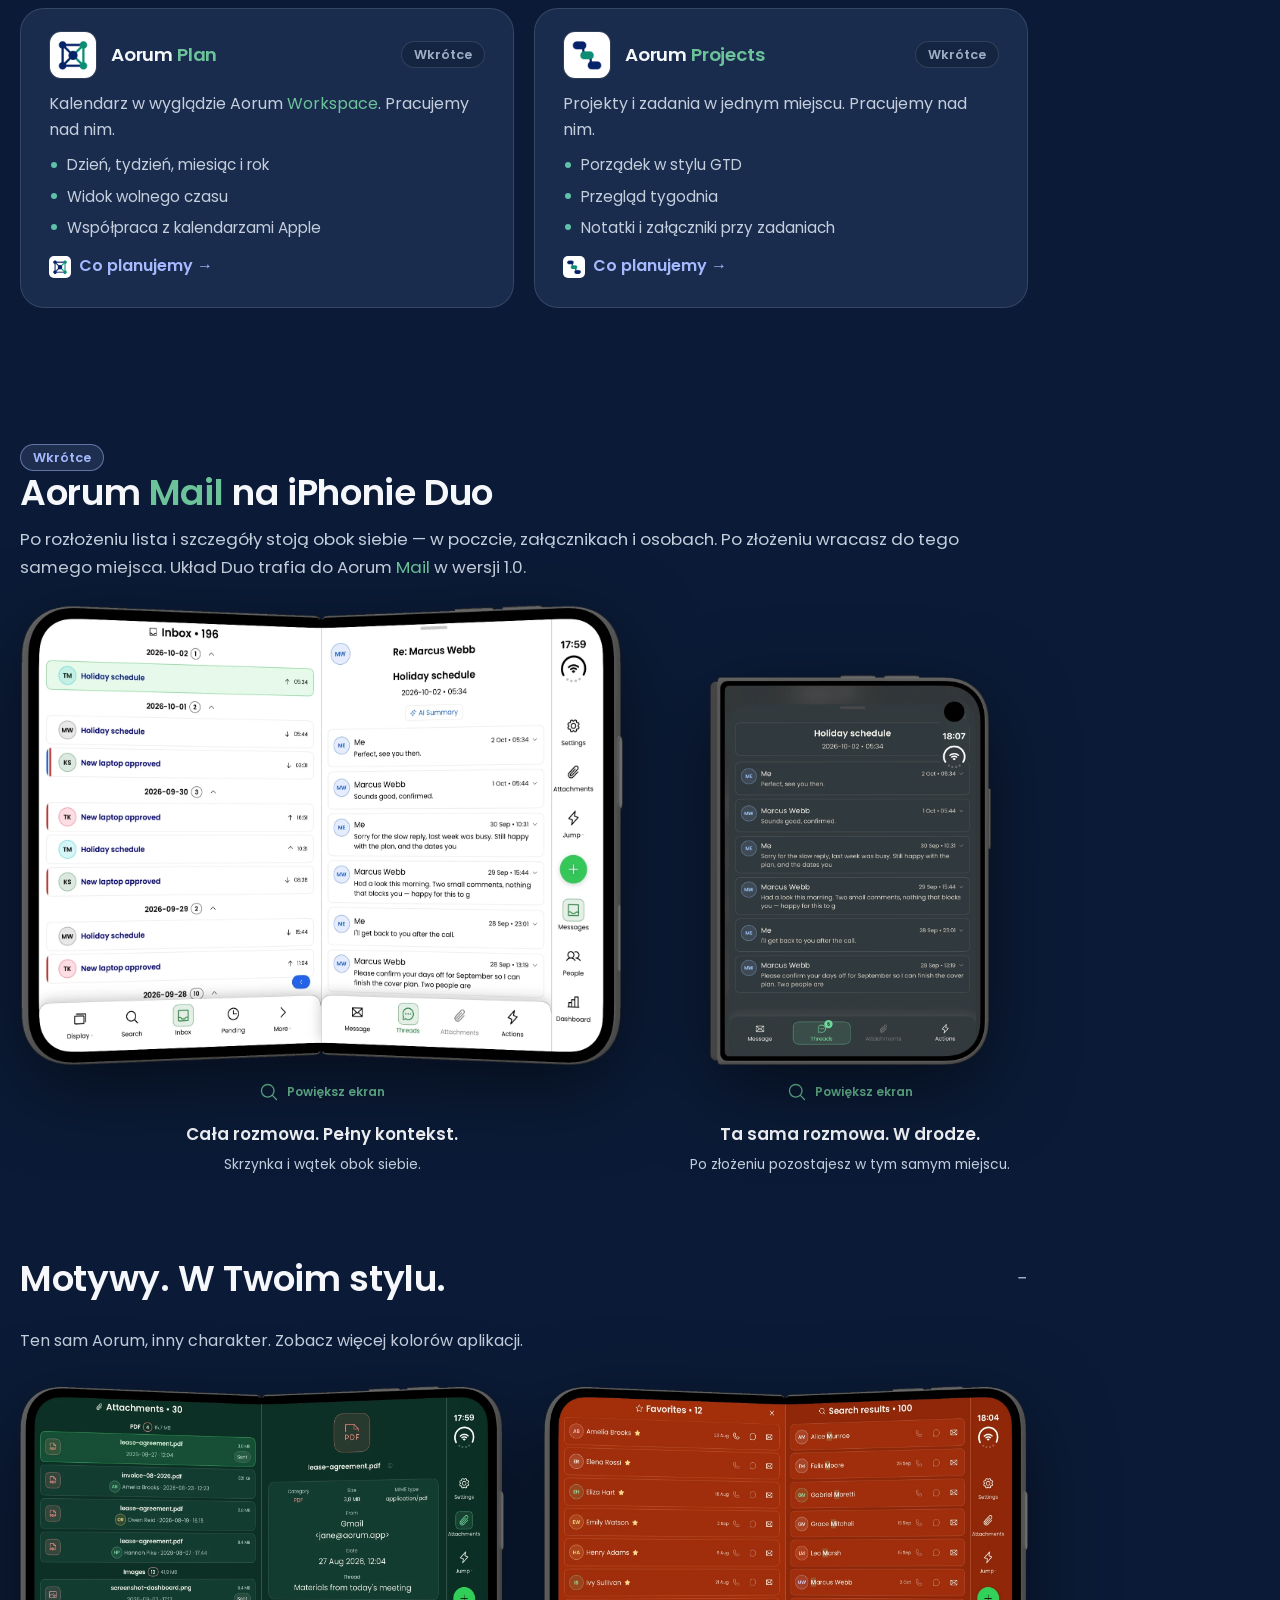
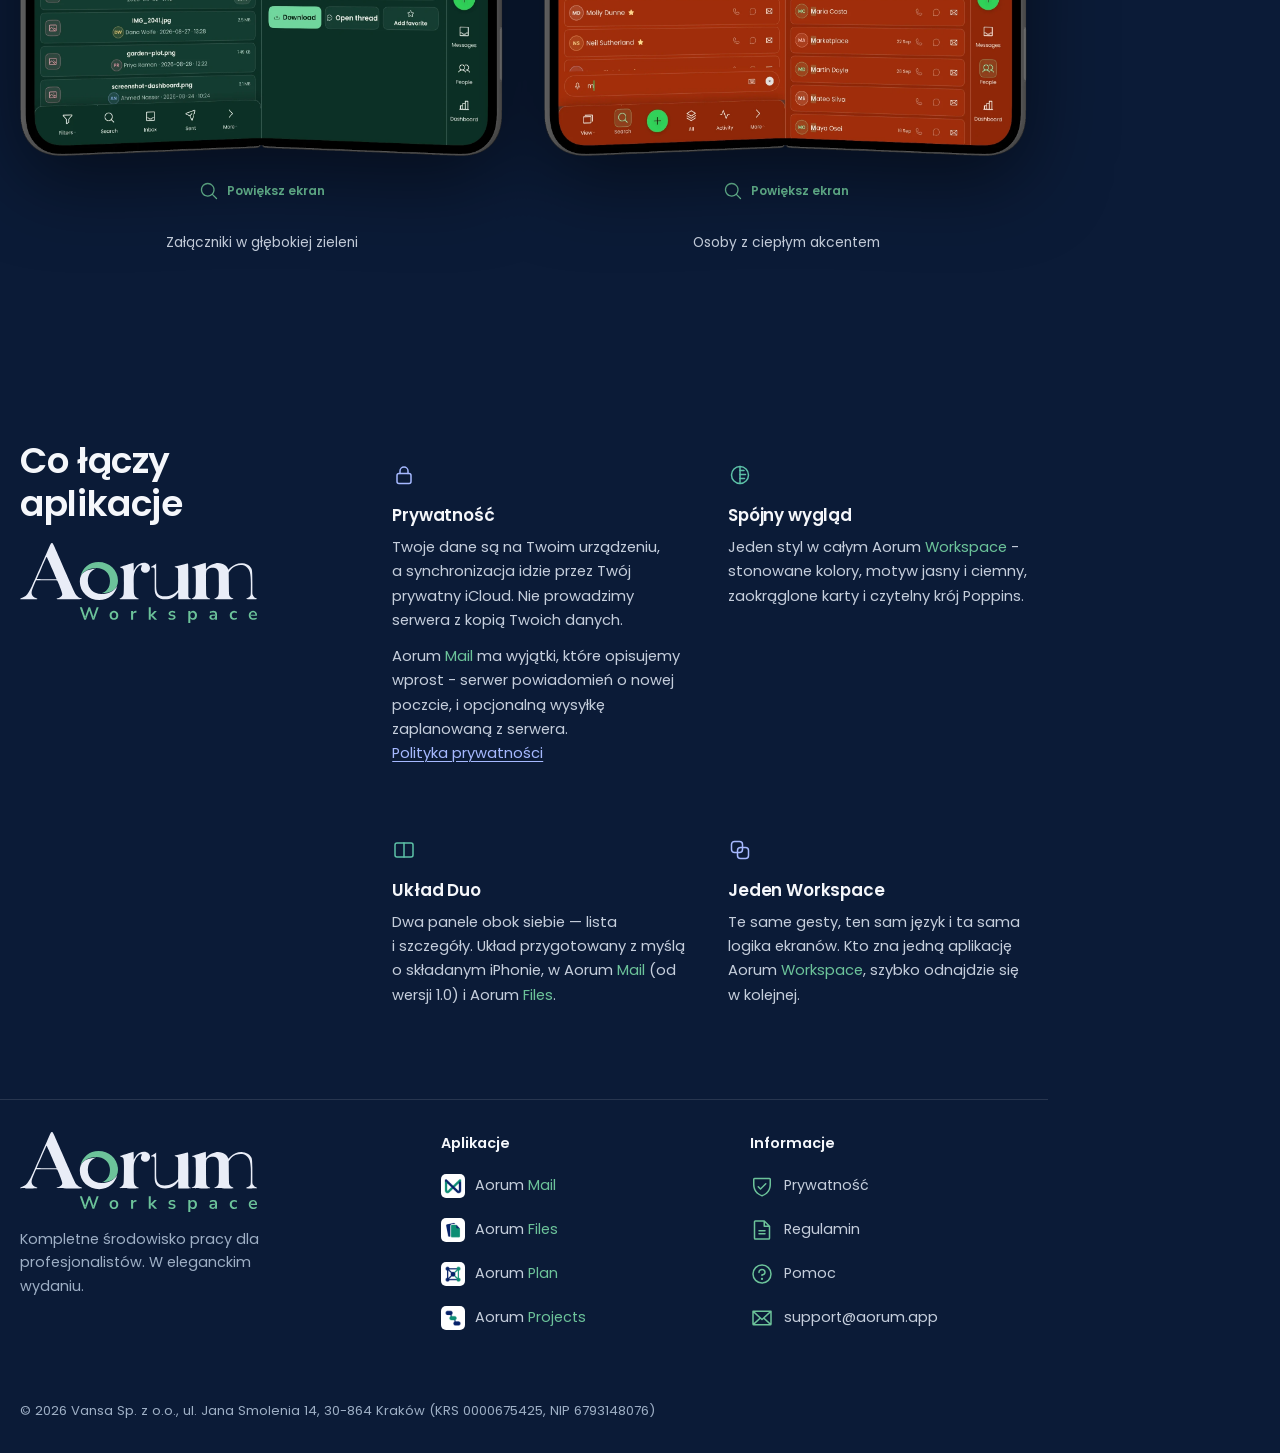
==== commit 2276f0a5: "Formularz „Powiadom mnie o premierze” i bieżące poprawki strony" ====
--- a/index.html
+++ b/index.html
@@ -59,6 +59,20 @@
       <h1 id="intro-title-pl"><span class="intro-title-line">Kompletne</span><span class="intro-title-line">środowisko pracy dla</span><span class="intro-title-line">profesjonalistów,</span> <em>w&nbsp;eleganckim wydaniu.</em></h1>
       <p class="intro__lead intro__benefit">Porządkuj pocztę i&nbsp;otwieraj rozmowę obok listy wiadomości.</p>
       <p class="intro__lead">Poczta, pliki, kalendarz, GTD i&nbsp;projekty. Jeden spójny Workspace.</p>
+      <form class="launch-form" action="https://aorum-launch-notify-c6qhaupygq-lm.a.run.app/v1/signup" method="post" novalidate data-launch-form data-msg-ok="Dziękujemy! Napiszemy jeden raz — w dniu premiery." data-msg-invalid="Wpisz poprawny adres e-mail." data-msg-need-consent="Zaznacz zgodę, żebyśmy mogli napisać." data-msg-busy="Zapisuję…" data-msg-limit="Za dużo prób. Spróbuj za kilka minut." data-msg-error="Nie udało się zapisać. Spróbuj ponownie albo napisz na support@aorum.app." aria-labelledby="launch-form-title-pl">
+        <p class="launch-form__title" id="launch-form-title-pl">Powiadom mnie o&nbsp;premierze</p>
+        <p class="launch-form__lead"><span class="product-copy">Aorum <span class="product-name">Mail</span> 1.0 trafi do App Store w&nbsp;październiku 2026. Zostaw adres — wyślemy jeden e-mail, gdy aplikacja będzie dostępna.</span></p>
+        <div class="launch-form__row">
+          <label class="visually-hidden" for="launch-email-pl">Adres e-mail</label>
+          <input class="launch-form__input" id="launch-email-pl" type="email" name="email" autocomplete="email" inputmode="email" autocapitalize="off" spellcheck="false" maxlength="254" placeholder="Twój adres e-mail" required>
+          <button class="btn btn--primary launch-form__submit" type="submit"><svg width="20" height="20" aria-hidden="true" focusable="false" xmlns="http://www.w3.org/2000/svg" viewBox="0 0 256 256" fill="currentColor"><path d="M224,48H32a8,8,0,0,0-8,8V192a16,16,0,0,0,16,16H216a16,16,0,0,0,16-16V56A8,8,0,0,0,224,48Zm-96,85.15L52.57,64H203.43ZM98.71,128,40,181.81V74.19Zm11.84,10.85,12,11.05a8,8,0,0,0,10.82,0l12-11.05,58,53.15H52.57ZM157.29,128,216,74.18V181.82Z"/></svg><span>Powiadom mnie</span></button>
+        </div>
+        <label class="launch-form__consent"><input type="checkbox" name="consent" value="on" required><span><span class="product-copy">Zgadzam się na jednorazowe powiadomienie e-mailem o&nbsp;premierze Aorum <span class="product-name">Mail</span>. Zgodę mogę wycofać, pisząc na support@aorum.app. </span><a href="privacy.html#launch-notify-pl">Polityka prywatności</a></span></label>
+        <div class="launch-form__trap" aria-hidden="true"><label>Zostaw to pole puste <input type="text" name="website" tabindex="-1" autocomplete="off"></label></div>
+        <input type="hidden" name="lang" value="pl">
+        <input type="hidden" name="page" value="/">
+        <p class="launch-form__status" role="status" aria-live="polite"></p>
+      </form>
       <div class="btn-row">
                 <a class="btn btn--ghost" href="#apps"><svg width="20" height="20" aria-hidden="true" focusable="false" xmlns="http://www.w3.org/2000/svg" viewBox="0 0 256 256" fill="currentColor"><path d="M128,24A104,104,0,1,0,232,128,104.11,104.11,0,0,0,128,24Zm0,192a88,88,0,1,1,88-88A88.1,88.1,0,0,1,128,216ZM172.42,72.84l-64,32a8.05,8.05,0,0,0-3.58,3.58l-32,64A8,8,0,0,0,80,184a8.1,8.1,0,0,0,3.58-.84l64-32a8.05,8.05,0,0,0,3.58-3.58l32-64a8,8,0,0,0-10.74-10.74ZM138,138,97.89,158.11,118,118l40.15-20.07Z"/></svg><span><span class="product-copy">Poznaj Aorum <span class="product-name">Workspace</span></span></span></a>
       </div>
@@ -68,6 +82,20 @@
       <h1 id="intro-title-en"><span class="intro-title-line">The complete</span><span class="intro-title-line">workspace for professionals.</span> <em>Elegantly crafted.</em></h1>
       <p class="intro__lead intro__benefit">Tidy up your inbox and open a&nbsp;conversation right beside your message list.</p>
       <p class="intro__lead">Mail, files, calendar, GTD and&nbsp;projects. One seamless workspace.</p>
+      <form class="launch-form" action="https://aorum-launch-notify-c6qhaupygq-lm.a.run.app/v1/signup" method="post" novalidate data-launch-form data-msg-ok="Thank you! We'll write once — on launch day." data-msg-invalid="Enter a valid email address." data-msg-need-consent="Tick the consent box so we can write to you." data-msg-busy="Signing you up…" data-msg-limit="Too many attempts. Try again in a few minutes." data-msg-error="Couldn't sign you up. Try again or write to support@aorum.app." aria-labelledby="launch-form-title-en">
+        <p class="launch-form__title" id="launch-form-title-en">Notify me at launch</p>
+        <p class="launch-form__lead"><span class="product-copy">Aorum <span class="product-name">Mail</span> 1.0 arrives on the App Store in October 2026. Leave your address and we'll send one email when the app is available.</span></p>
+        <div class="launch-form__row">
+          <label class="visually-hidden" for="launch-email-en">Email address</label>
+          <input class="launch-form__input" id="launch-email-en" type="email" name="email" autocomplete="email" inputmode="email" autocapitalize="off" spellcheck="false" maxlength="254" placeholder="Your email address" required>
+          <button class="btn btn--primary launch-form__submit" type="submit"><svg width="20" height="20" aria-hidden="true" focusable="false" xmlns="http://www.w3.org/2000/svg" viewBox="0 0 256 256" fill="currentColor"><path d="M224,48H32a8,8,0,0,0-8,8V192a16,16,0,0,0,16,16H216a16,16,0,0,0,16-16V56A8,8,0,0,0,224,48Zm-96,85.15L52.57,64H203.43ZM98.71,128,40,181.81V74.19Zm11.84,10.85,12,11.05a8,8,0,0,0,10.82,0l12-11.05,58,53.15H52.57ZM157.29,128,216,74.18V181.82Z"/></svg><span>Notify me</span></button>
+        </div>
+        <label class="launch-form__consent"><input type="checkbox" name="consent" value="on" required><span><span class="product-copy">I&nbsp;agree to receive a&nbsp;one-time email about the launch of Aorum <span class="product-name">Mail</span>. I&nbsp;can withdraw consent by writing to support@aorum.app. </span><a href="privacy.html#launch-notify-en">Privacy Policy</a></span></label>
+        <div class="launch-form__trap" aria-hidden="true"><label>Leave this field empty <input type="text" name="website" tabindex="-1" autocomplete="off"></label></div>
+        <input type="hidden" name="lang" value="en">
+        <input type="hidden" name="page" value="/">
+        <p class="launch-form__status" role="status" aria-live="polite"></p>
+      </form>
       <div class="btn-row">
                 <a class="btn btn--ghost" href="#apps"><svg width="20" height="20" aria-hidden="true" focusable="false" xmlns="http://www.w3.org/2000/svg" viewBox="0 0 256 256" fill="currentColor"><path d="M128,24A104,104,0,1,0,232,128,104.11,104.11,0,0,0,128,24Zm0,192a88,88,0,1,1,88-88A88.1,88.1,0,0,1,128,216ZM172.42,72.84l-64,32a8.05,8.05,0,0,0-3.58,3.58l-32,64A8,8,0,0,0,80,184a8.1,8.1,0,0,0,3.58-.84l64-32a8.05,8.05,0,0,0,3.58-3.58l32-64a8,8,0,0,0-10.74-10.74ZM138,138,97.89,158.11,118,118l40.15-20.07Z"/></svg><span><span class="product-copy">Explore Aorum <span class="product-name">Workspace</span></span></span></a>
       </div>
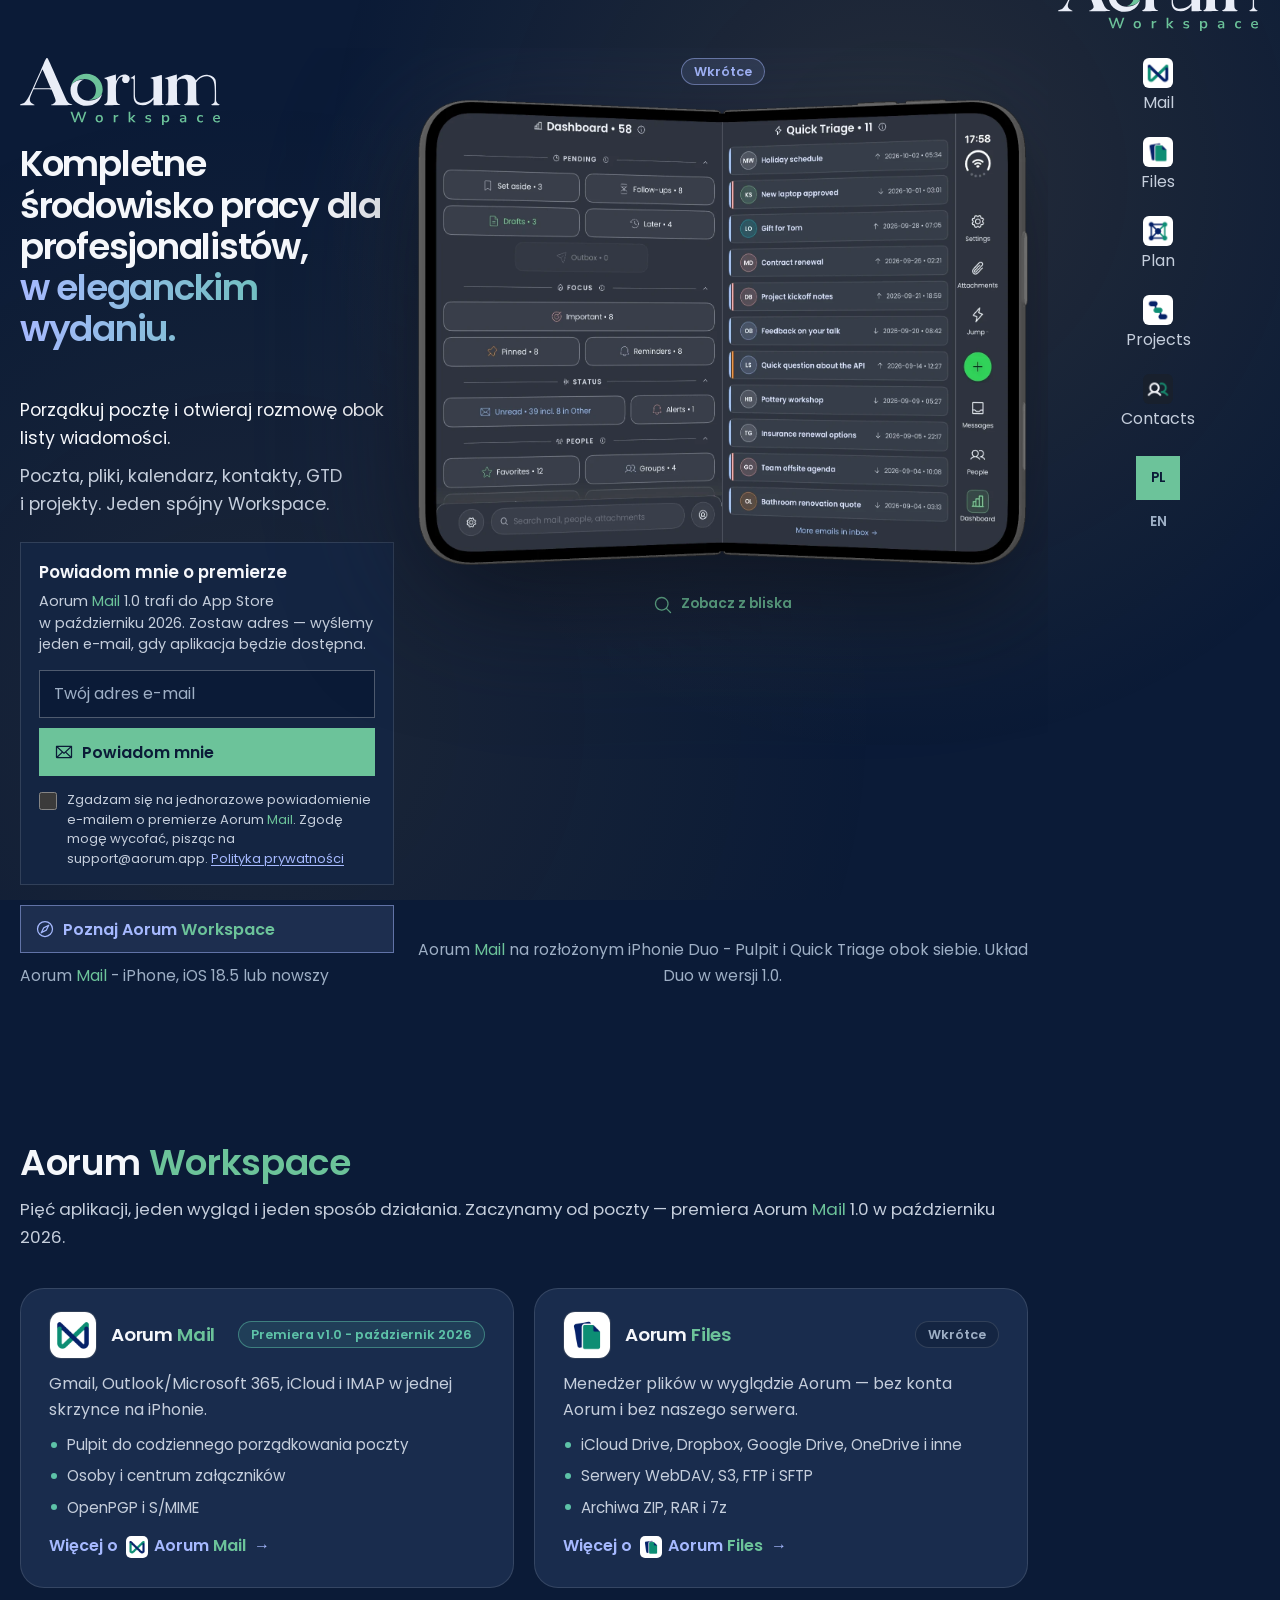
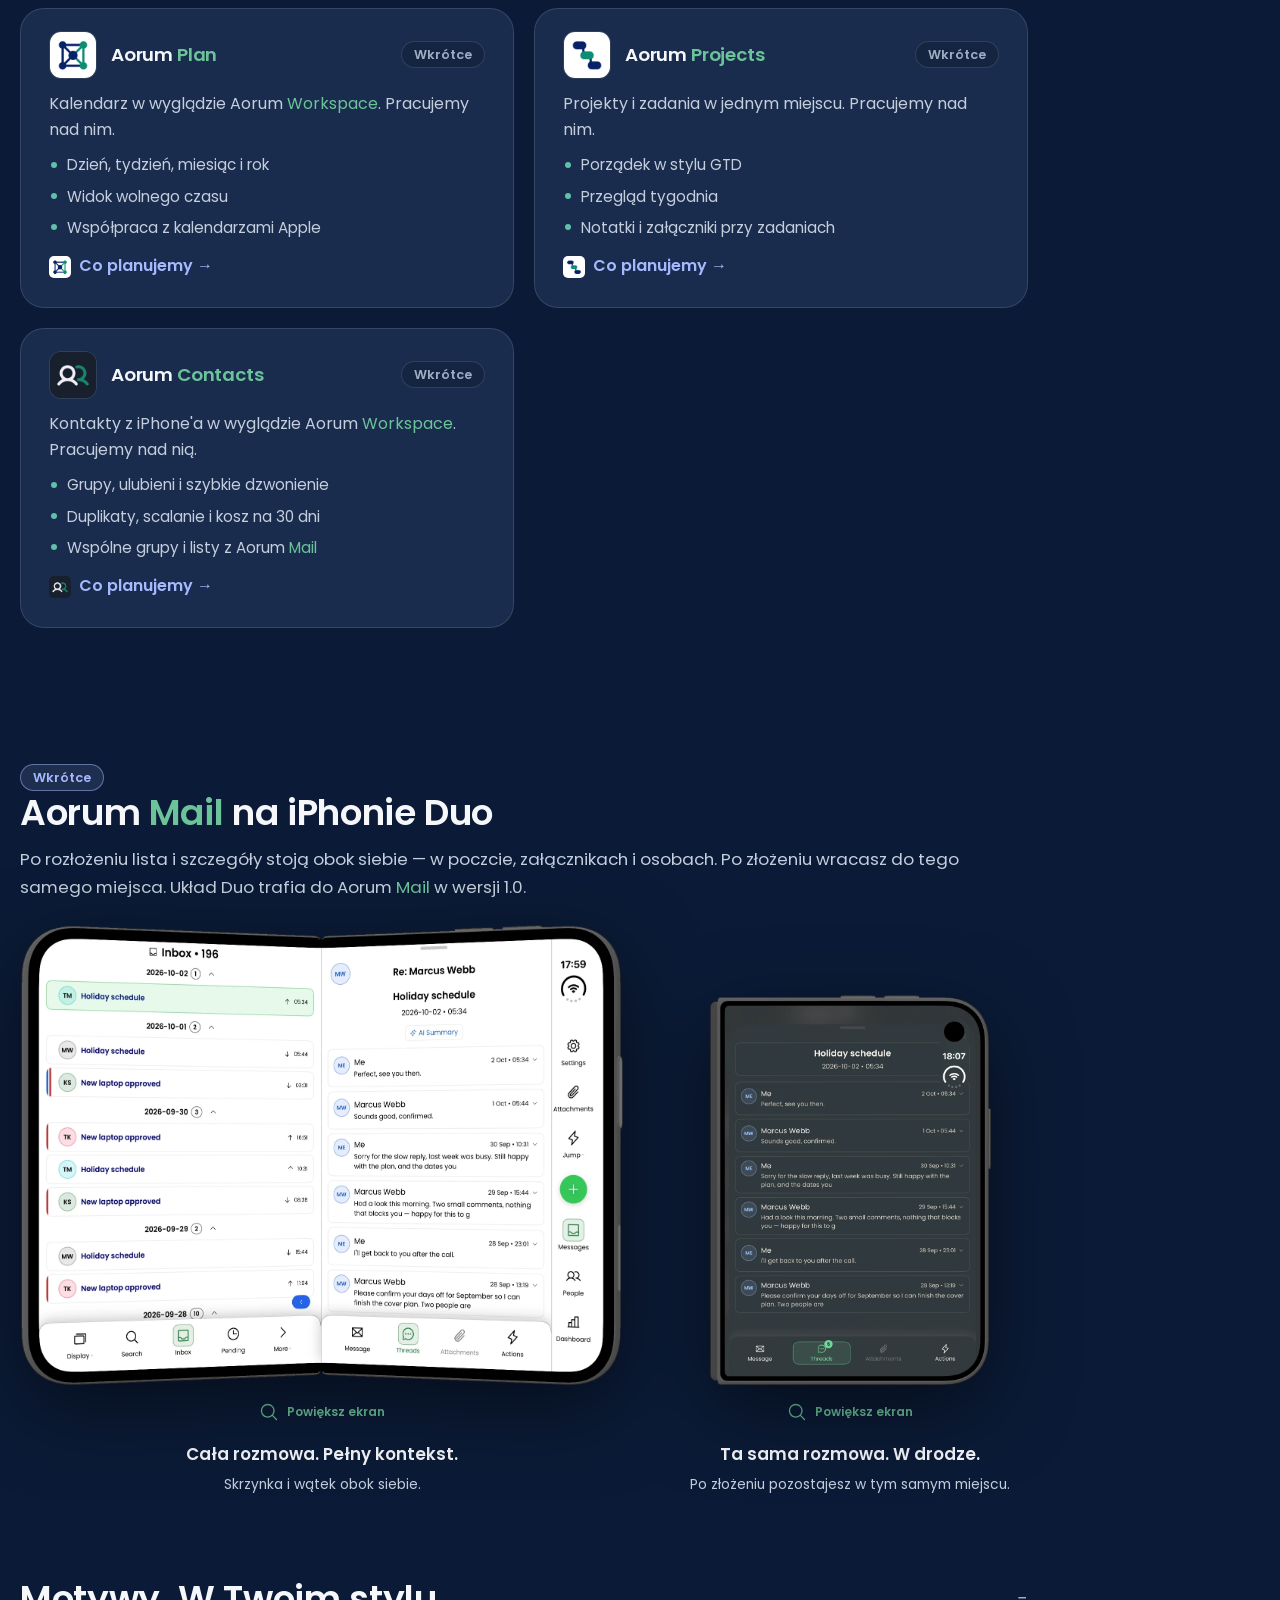
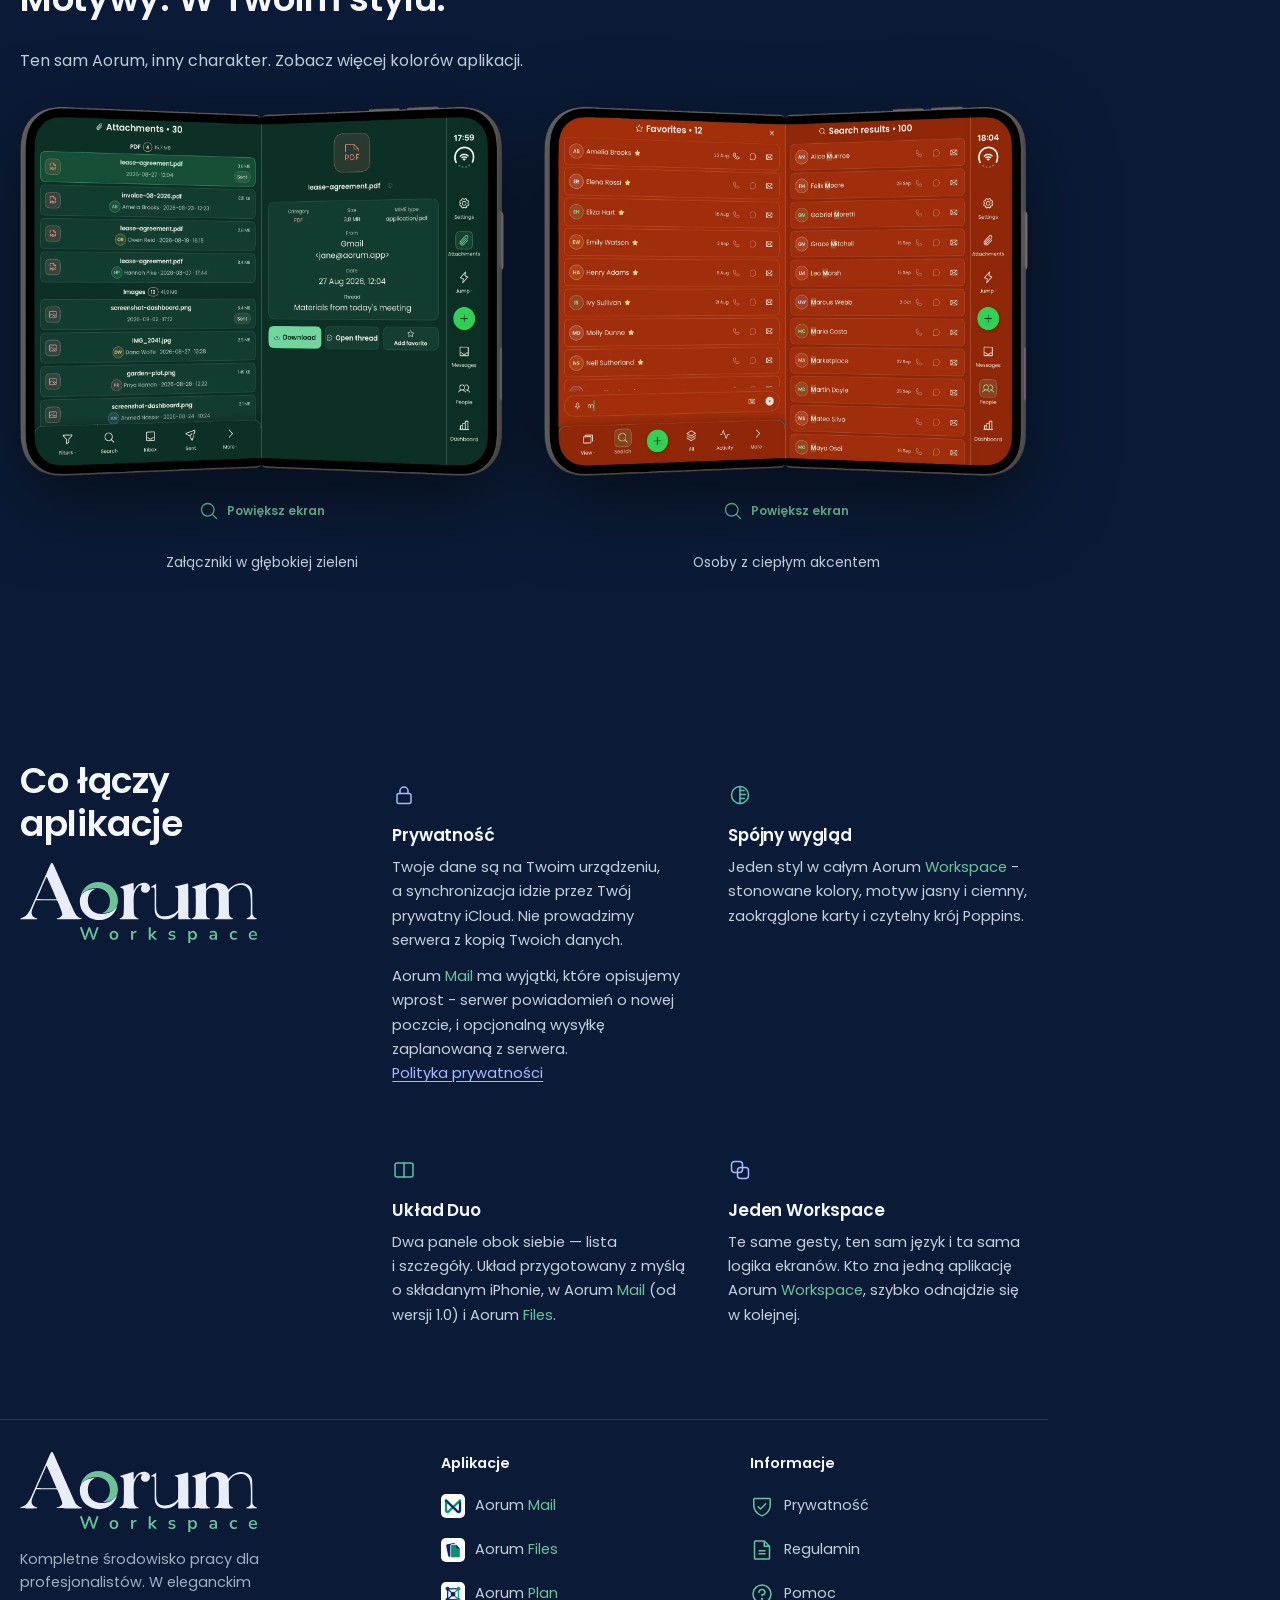
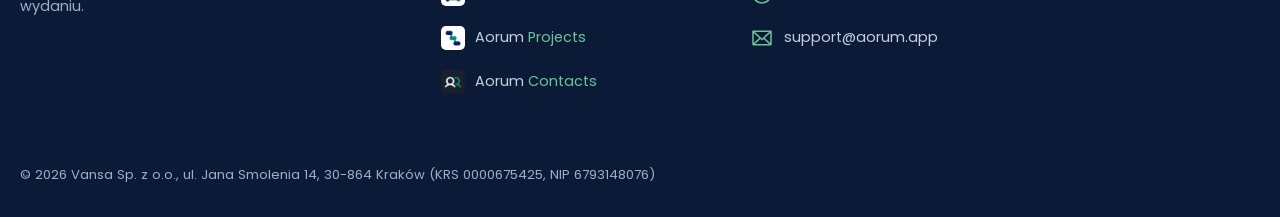
==== commit 9294b695: "Polityka prywatności: bez wzmianki o kontaktach Google" ====
--- a/index.html
+++ b/index.html
@@ -5,12 +5,12 @@
 <meta name="viewport" content="width=device-width, initial-scale=1">
 <meta name="color-scheme" content="dark">
 <title data-en="Aorum Workspace — the complete workspace for professionals">Aorum Workspace — kompletne środowisko pracy dla profesjonalistów</title>
-<meta name="description" content="Aorum Workspace: Mail, Files, Plan i Projects — kompletne środowisko pracy dla profesjonalistów w eleganckim wydaniu. Twoje dane zostają u Ciebie. Premiera Aorum Mail 1.0: październik 2026." data-en="Aorum Workspace: Mail, Files, Plan and Projects — the complete workspace for professionals, elegantly crafted. Your data stays yours. Aorum Mail 1.0 launches in October 2026.">
+<meta name="description" content="Aorum Workspace: Mail, Files, Plan, Projects i Contacts — kompletne środowisko pracy dla profesjonalistów w eleganckim wydaniu. Twoje dane zostają u Ciebie. Premiera Aorum Mail 1.0: październik 2026." data-en="Aorum Workspace: Mail, Files, Plan, Projects and Contacts — the complete workspace for professionals, elegantly crafted. Your data stays yours. Aorum Mail 1.0 launches in October 2026.">
 <link rel="canonical" href="https://aorum.app/">
 <meta property="og:type" content="website">
 <meta property="og:site_name" content="Aorum">
 <meta property="og:title" content="Aorum Workspace — kompletne środowisko pracy dla profesjonalistów" data-en="Aorum Workspace — the complete workspace for professionals">
-<meta property="og:description" content="Aorum Workspace: Mail, Files, Plan i Projects — kompletne środowisko pracy dla profesjonalistów w eleganckim wydaniu. Twoje dane zostają u Ciebie. Premiera Aorum Mail 1.0: październik 2026." data-en="Aorum Workspace: Mail, Files, Plan and Projects — the complete workspace for professionals, elegantly crafted. Your data stays yours. Aorum Mail 1.0 launches in October 2026.">
+<meta property="og:description" content="Aorum Workspace: Mail, Files, Plan, Projects i Contacts — kompletne środowisko pracy dla profesjonalistów w eleganckim wydaniu. Twoje dane zostają u Ciebie. Premiera Aorum Mail 1.0: październik 2026." data-en="Aorum Workspace: Mail, Files, Plan, Projects and Contacts — the complete workspace for professionals, elegantly crafted. Your data stays yours. Aorum Mail 1.0 launches in October 2026.">
 <meta property="og:url" content="https://aorum.app/">
 <meta property="og:image" content="https://aorum.app/assets/og-aorum.png?v=44ec06deefb1">
 <meta property="og:image:width" content="1200">
@@ -24,7 +24,7 @@
 <link rel="icon" type="image/png" sizes="32x32" href="assets/icon-32.png?v=68afe5f422b2" media="(prefers-color-scheme: light)">
 <link rel="apple-touch-icon" href="assets/icon-180.png?v=2bcad72b7dd0">
 <link rel="manifest" href="site.webmanifest?v=20f77d7f7c15">
-<link rel="stylesheet" href="site.css?v=296f576fc996">
+<link rel="stylesheet" href="site.css?v=34f628284b8d">
 <script src="lang-switch.js?v=d2f5f3855a7a"></script>
 <script src="site-interactions.js?v=3cbe38daf92e" defer></script>
 </head>
@@ -40,6 +40,7 @@
       <li><a href="files/index.html"><img class="nav-app-icon" src="assets/aorum-files-icon.png?v=b34d423bf86b" alt="" width="24" height="24">Files</a></li>
       <li><a href="calendar/index.html"><img class="nav-app-icon" src="assets/aorum-calendar-icon.png?v=64d8c53612d8" alt="" width="24" height="24">Plan</a></li>
       <li><a href="projects/index.html"><img class="nav-app-icon" src="assets/aorum-projects-icon.png?v=ed17d9c58921" alt="" width="24" height="24">Projects</a></li>
+      <li><a href="contacts/index.html"><img class="nav-app-icon" src="assets/aorum-contacts-icon.png?v=e6930709bab8" alt="" width="24" height="24">Contacts</a></li>
       </ul>
     </nav>
     <div class="header-actions">
@@ -58,7 +59,7 @@
     <div class="lang-pl" lang="pl">
       <h1 id="intro-title-pl"><span class="intro-title-line">Kompletne</span><span class="intro-title-line">środowisko pracy dla</span><span class="intro-title-line">profesjonalistów,</span> <em>w&nbsp;eleganckim wydaniu.</em></h1>
       <p class="intro__lead intro__benefit">Porządkuj pocztę i&nbsp;otwieraj rozmowę obok listy wiadomości.</p>
-      <p class="intro__lead">Poczta, pliki, kalendarz, GTD i&nbsp;projekty. Jeden spójny Workspace.</p>
+      <p class="intro__lead">Poczta, pliki, kalendarz, kontakty, GTD i&nbsp;projekty. Jeden spójny Workspace.</p>
       <form class="launch-form" action="https://aorum-launch-notify-c6qhaupygq-lm.a.run.app/v1/signup" method="post" novalidate data-launch-form data-msg-ok="Dziękujemy! Napiszemy jeden raz — w dniu premiery." data-msg-invalid="Wpisz poprawny adres e-mail." data-msg-need-consent="Zaznacz zgodę, żebyśmy mogli napisać." data-msg-busy="Zapisuję…" data-msg-limit="Za dużo prób. Spróbuj za kilka minut." data-msg-error="Nie udało się zapisać. Spróbuj ponownie albo napisz na support@aorum.app." aria-labelledby="launch-form-title-pl">
         <p class="launch-form__title" id="launch-form-title-pl">Powiadom mnie o&nbsp;premierze</p>
         <p class="launch-form__lead"><span class="product-copy">Aorum <span class="product-name">Mail</span> 1.0 trafi do App Store w&nbsp;październiku 2026. Zostaw adres — wyślemy jeden e-mail, gdy aplikacja będzie dostępna.</span></p>
@@ -81,7 +82,7 @@
     <div class="lang-en" lang="en">
       <h1 id="intro-title-en"><span class="intro-title-line">The complete</span><span class="intro-title-line">workspace for professionals.</span> <em>Elegantly crafted.</em></h1>
       <p class="intro__lead intro__benefit">Tidy up your inbox and open a&nbsp;conversation right beside your message list.</p>
-      <p class="intro__lead">Mail, files, calendar, GTD and&nbsp;projects. One seamless workspace.</p>
+      <p class="intro__lead">Mail, files, calendar, contacts, GTD and&nbsp;projects. One seamless workspace.</p>
       <form class="launch-form" action="https://aorum-launch-notify-c6qhaupygq-lm.a.run.app/v1/signup" method="post" novalidate data-launch-form data-msg-ok="Thank you! We'll write once — on launch day." data-msg-invalid="Enter a valid email address." data-msg-need-consent="Tick the consent box so we can write to you." data-msg-busy="Signing you up…" data-msg-limit="Too many attempts. Try again in a few minutes." data-msg-error="Couldn't sign you up. Try again or write to support@aorum.app." aria-labelledby="launch-form-title-en">
         <p class="launch-form__title" id="launch-form-title-en">Notify me at launch</p>
         <p class="launch-form__lead"><span class="product-copy">Aorum <span class="product-name">Mail</span> 1.0 arrives on the App Store in October 2026. Leave your address and we'll send one email when the app is available.</span></p>
@@ -118,8 +119,8 @@
     <div class="section-head">
       <h2 class="lang-pl" lang="pl" id="apps-title-pl"><span class="product-copy">Aorum <span class="product-name">Workspace</span></span></h2>
       <h2 class="lang-en" lang="en" id="apps-title-en"><span class="product-copy">Aorum <span class="product-name">Workspace</span></span></h2>
-      <p class="lang-pl" lang="pl"><span class="product-copy">Cztery aplikacje, jeden wygląd i&nbsp;jeden sposób działania. Zaczynamy od poczty — premiera Aorum <span class="product-name">Mail</span> 1.0 w&nbsp;październiku 2026.</span></p>
-      <p class="lang-en" lang="en"><span class="product-copy">Four apps, one look and one way of working. Starting with email — Aorum <span class="product-name">Mail</span> 1.0 launches in October 2026.</span></p>
+      <p class="lang-pl" lang="pl"><span class="product-copy">Pięć aplikacji, jeden wygląd i&nbsp;jeden sposób działania. Zaczynamy od poczty — premiera Aorum <span class="product-name">Mail</span> 1.0 w&nbsp;październiku 2026.</span></p>
+      <p class="lang-en" lang="en"><span class="product-copy">Five apps, one look and one way of working. Starting with email — Aorum <span class="product-name">Mail</span> 1.0 launches in October 2026.</span></p>
     </div>
 
     <div class="grid grid--2">
@@ -224,6 +225,32 @@
             <li>Notes and attachments on tasks</li>
           </ul>
           <a class="app-card__link" href="projects/index.html"><img class="app-link-logo" src="assets/aorum-projects-icon.png" alt="" width="22" height="22">What we're planning →</a>
+        </div>
+      </article>
+
+      <article class="card app-card">
+        <div class="app-card__top">
+          <span class="app-icon"><img src="assets/aorum-contacts-icon.png" alt="" width="60" height="60" loading="lazy"></span>
+          <h3><span class="product-copy">Aorum <span class="product-name">Contacts</span></span></h3>
+          <span class="badge"><span class="lang-pl" lang="pl">Wkrótce</span><span class="lang-en" lang="en">Coming soon</span></span>
+        </div>
+        <div class="lang-pl" lang="pl">
+          <p><span class="product-copy">Kontakty z&nbsp;iPhone'a w&nbsp;wyglądzie Aorum <span class="product-name">Workspace</span>. Pracujemy nad nią.</span></p>
+          <ul>
+            <li>Grupy, ulubieni i&nbsp;szybkie dzwonienie</li>
+            <li>Duplikaty, scalanie i&nbsp;kosz na 30 dni</li>
+            <li><span class="product-copy">Wspólne grupy i&nbsp;listy z&nbsp;Aorum <span class="product-name">Mail</span></span></li>
+          </ul>
+          <a class="app-card__link" href="contacts/index.html"><img class="app-link-logo" src="assets/aorum-contacts-icon.png" alt="" width="22" height="22">Co planujemy →</a>
+        </div>
+        <div class="lang-en" lang="en">
+          <p><span class="product-copy">Your iPhone contacts in the Aorum <span class="product-name">Workspace</span> style. We're working on it.</span></p>
+          <ul>
+            <li>Groups, favourites and quick dialling</li>
+            <li>Duplicates, merging and a&nbsp;30-day bin</li>
+            <li><span class="product-copy">Groups and lists shared with Aorum <span class="product-name">Mail</span></span></li>
+          </ul>
+          <a class="app-card__link" href="contacts/index.html"><img class="app-link-logo" src="assets/aorum-contacts-icon.png" alt="" width="22" height="22">What we're planning →</a>
         </div>
       </article>
     </div>
@@ -351,6 +378,7 @@
         <li><a class="footer-app-link" href="files/index.html"><img src="assets/aorum-files-icon.png?v=b34d423bf86b" alt="" width="24" height="24" loading="lazy"><span class="product-copy">Aorum <span class="product-name">Files</span></span></a></li>
         <li><a class="footer-app-link" href="calendar/index.html"><img src="assets/aorum-calendar-icon.png?v=64d8c53612d8" alt="" width="24" height="24" loading="lazy"><span class="product-copy">Aorum <span class="product-name">Plan</span></span></a></li>
         <li><a class="footer-app-link" href="projects/index.html"><img src="assets/aorum-projects-icon.png?v=ed17d9c58921" alt="" width="24" height="24" loading="lazy"><span class="product-copy">Aorum <span class="product-name">Projects</span></span></a></li>
+        <li><a class="footer-app-link" href="contacts/index.html"><img src="assets/aorum-contacts-icon.png?v=e6930709bab8" alt="" width="24" height="24" loading="lazy"><span class="product-copy">Aorum <span class="product-name">Contacts</span></span></a></li>
       </ul>
     </nav>
     <nav aria-label="Informacje / Information">
--- a/site.css
+++ b/site.css
@@ -1905,7 +1905,8 @@
   #apps .app-card__link { min-height: 36px; }
   #apps .grid { gap: 20px; }
   body:has(.site-nav a[aria-current="page"][href*="calendar/"]) #notify,
-  body:has(.site-nav a[aria-current="page"][href*="projects/"]) #notify { padding-top: 80px; }
+  body:has(.site-nav a[aria-current="page"][href*="projects/"]) #notify,
+  body:has(.site-nav a[aria-current="page"][href*="contacts/"]) #notify { padding-top: 80px; }
 }
 
 /* 2026-09-30 round 6: no focus frame on PL/EN after a click (keyboard focus shows an
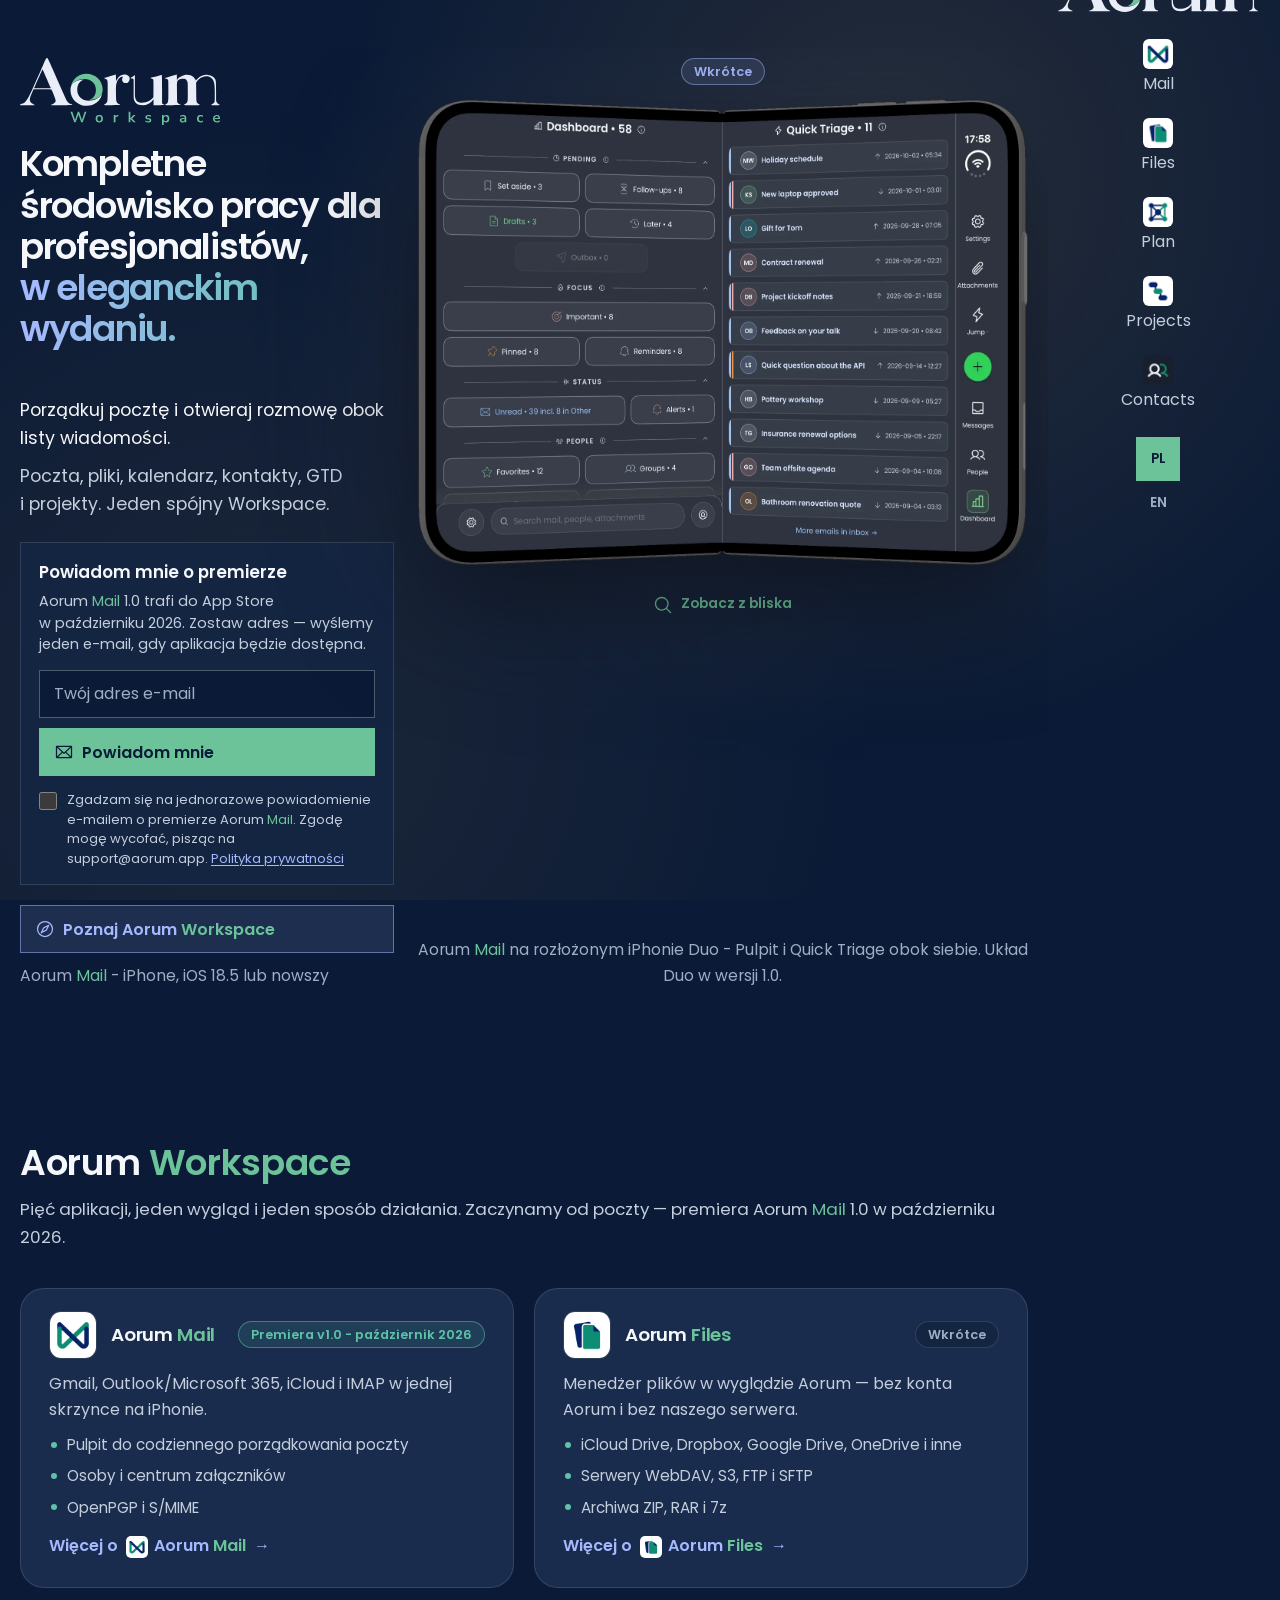
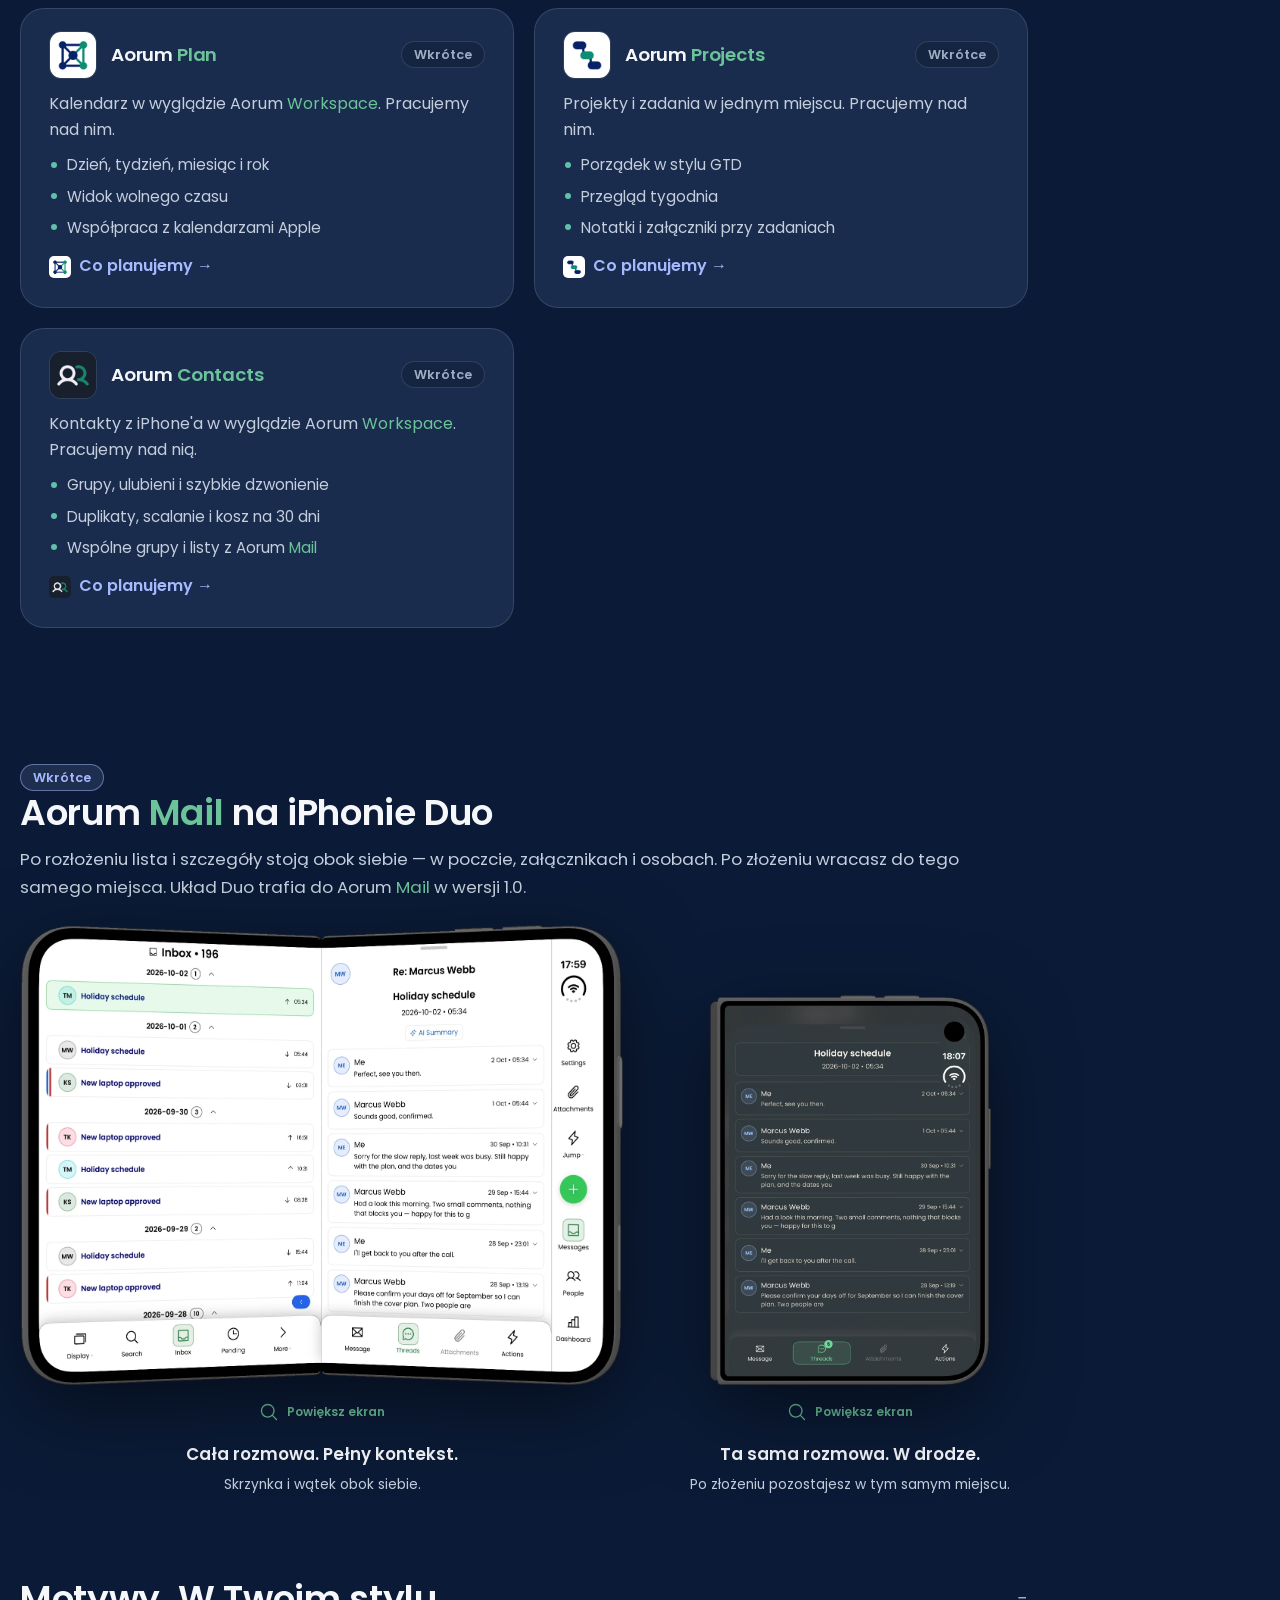
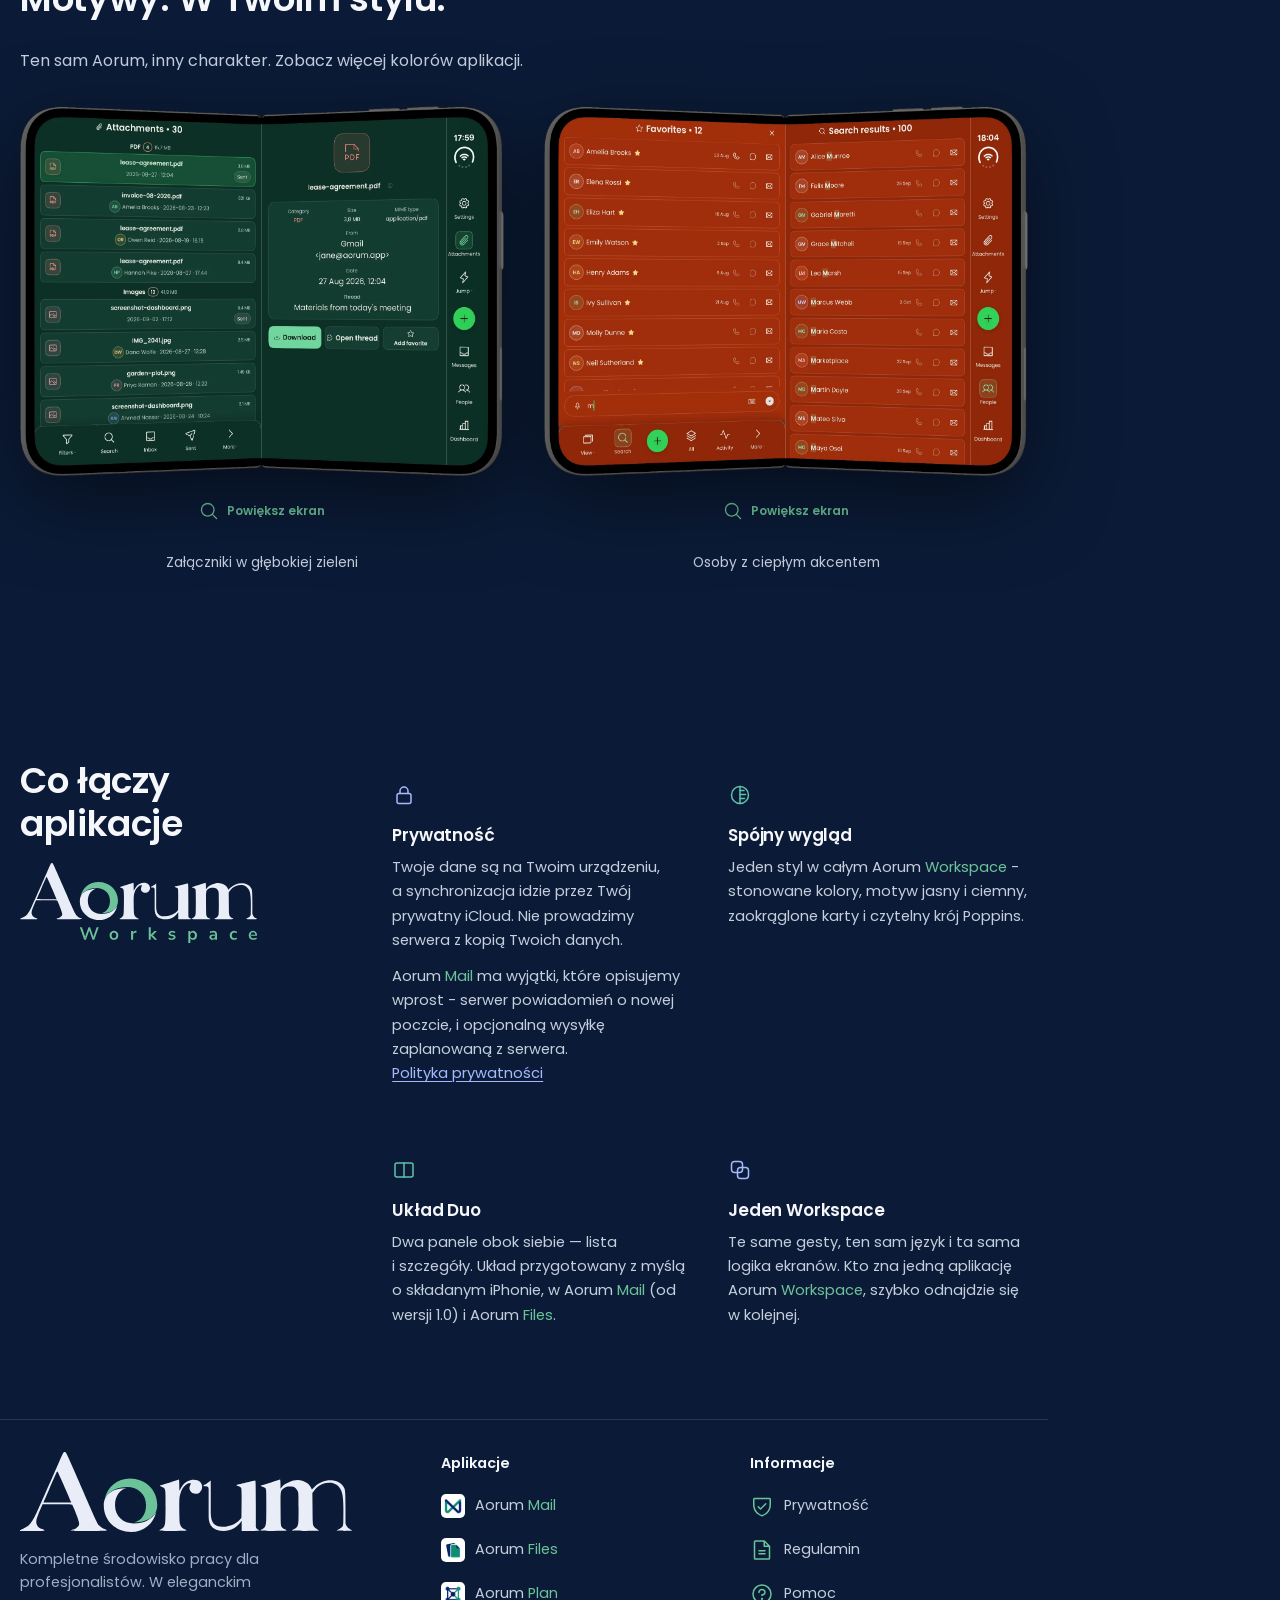
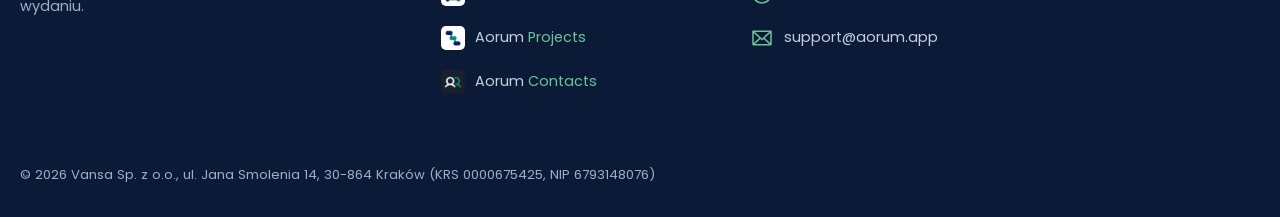
==== commit 166be510: "Tabela danych Google na stronie polityk" ====
--- a/index.html
+++ b/index.html
@@ -24,7 +24,7 @@
 <link rel="icon" type="image/png" sizes="32x32" href="assets/icon-32.png?v=68afe5f422b2" media="(prefers-color-scheme: light)">
 <link rel="apple-touch-icon" href="assets/icon-180.png?v=2bcad72b7dd0">
 <link rel="manifest" href="site.webmanifest?v=20f77d7f7c15">
-<link rel="stylesheet" href="site.css?v=34f628284b8d">
+<link rel="stylesheet" href="site.css?v=7301fc4ed44d">
 <script src="lang-switch.js?v=d2f5f3855a7a"></script>
 <script src="site-interactions.js?v=3cbe38daf92e" defer></script>
 </head>
@@ -384,7 +384,7 @@
     <nav aria-label="Informacje / Information">
       <p class="footer-h"><span class="lang-pl" lang="pl">Informacje</span><span class="lang-en" lang="en">Information</span></p>
       <ul>
-        <li><a class="footer-info-link" href="privacy.html"><svg width="20" height="20" aria-hidden="true" focusable="false" xmlns="http://www.w3.org/2000/svg" viewBox="0 0 256 256" fill="currentColor"><path d="M208,40H48A16,16,0,0,0,32,56v56c0,52.72,25.52,84.67,46.93,102.19,23.06,18.86,46,25.26,47,25.53a8,8,0,0,0,4.2,0c1-.27,23.91-6.67,47-25.53C198.48,196.67,224,164.72,224,112V56A16,16,0,0,0,208,40Zm0,72c0,37.07-13.66,67.16-40.6,89.42A129.3,129.3,0,0,1,128,223.62a128.25,128.25,0,0,1-38.92-21.81C61.82,179.51,48,149.3,48,112l0-56,160,0ZM82.34,141.66a8,8,0,0,1,11.32-11.32L112,148.69l50.34-50.35a8,8,0,0,1,11.32,11.32l-56,56a8,8,0,0,1-11.32,0Z"/></svg><span class="lang-pl" lang="pl">Prywatność</span><span class="lang-en" lang="en">Privacy</span></a></li>
+        <li><a class="footer-info-link" href="policies.html"><svg width="20" height="20" aria-hidden="true" focusable="false" xmlns="http://www.w3.org/2000/svg" viewBox="0 0 256 256" fill="currentColor"><path d="M208,40H48A16,16,0,0,0,32,56v56c0,52.72,25.52,84.67,46.93,102.19,23.06,18.86,46,25.26,47,25.53a8,8,0,0,0,4.2,0c1-.27,23.91-6.67,47-25.53C198.48,196.67,224,164.72,224,112V56A16,16,0,0,0,208,40Zm0,72c0,37.07-13.66,67.16-40.6,89.42A129.3,129.3,0,0,1,128,223.62a128.25,128.25,0,0,1-38.92-21.81C61.82,179.51,48,149.3,48,112l0-56,160,0ZM82.34,141.66a8,8,0,0,1,11.32-11.32L112,148.69l50.34-50.35a8,8,0,0,1,11.32,11.32l-56,56a8,8,0,0,1-11.32,0Z"/></svg><span class="lang-pl" lang="pl">Prywatność</span><span class="lang-en" lang="en">Privacy</span></a></li>
         <li><a class="footer-info-link" href="terms.html"><svg width="20" height="20" aria-hidden="true" focusable="false" xmlns="http://www.w3.org/2000/svg" viewBox="0 0 256 256" fill="currentColor"><path d="M213.66,82.34l-56-56A8,8,0,0,0,152,24H56A16,16,0,0,0,40,40V216a16,16,0,0,0,16,16H200a16,16,0,0,0,16-16V88A8,8,0,0,0,213.66,82.34ZM160,51.31,188.69,80H160ZM200,216H56V40h88V88a8,8,0,0,0,8,8h48V216Zm-32-80a8,8,0,0,1-8,8H96a8,8,0,0,1,0-16h64A8,8,0,0,1,168,136Zm0,32a8,8,0,0,1-8,8H96a8,8,0,0,1,0-16h64A8,8,0,0,1,168,168Z"/></svg><span class="lang-pl" lang="pl">Regulamin</span><span class="lang-en" lang="en">Terms</span></a></li>
         <li><a class="footer-info-link" href="support.html"><svg width="20" height="20" aria-hidden="true" focusable="false" xmlns="http://www.w3.org/2000/svg" viewBox="0 0 256 256" fill="currentColor"><path d="M140,180a12,12,0,1,1-12-12A12,12,0,0,1,140,180ZM128,72c-22.06,0-40,16.15-40,36v4a8,8,0,0,0,16,0v-4c0-11,10.77-20,24-20s24,9,24,20-10.77,20-24,20a8,8,0,0,0-8,8v8a8,8,0,0,0,16,0v-.72c18.24-3.35,32-17.9,32-35.28C168,88.15,150.06,72,128,72Zm104,56A104,104,0,1,1,128,24,104.11,104.11,0,0,1,232,128Zm-16,0a88,88,0,1,0-88,88A88.1,88.1,0,0,0,216,128Z"/></svg><span class="lang-pl" lang="pl">Pomoc</span><span class="lang-en" lang="en">Support</span></a></li>
         <li><a class="footer-info-link" href="mailto:support@aorum.app"><svg width="20" height="20" aria-hidden="true" focusable="false" xmlns="http://www.w3.org/2000/svg" viewBox="0 0 256 256" fill="currentColor"><path d="M224,48H32a8,8,0,0,0-8,8V192a16,16,0,0,0,16,16H216a16,16,0,0,0,16-16V56A8,8,0,0,0,224,48Zm-96,85.15L52.57,64H203.43ZM98.71,128,40,181.81V74.19Zm11.84,10.85,12,11.05a8,8,0,0,0,10.82,0l12-11.05,58,53.15H52.57ZM157.29,128,216,74.18V181.82Z"/></svg>support@aorum.app</a></li>
--- a/site.css
+++ b/site.css
@@ -1293,6 +1293,74 @@
   margin-bottom: 0;
 }
 
+/* Tabela danych na stronach prawnych (policies.html), w kontenerze .table-scroll. */
+.page .table-scroll {
+  margin: 12px 0 20px;
+}
+
+.data-table {
+  width: 100%;
+  border-collapse: collapse;
+  font-size: 0.92rem;
+}
+
+.data-table th,
+.data-table td {
+  padding: 10px 14px;
+  text-align: left;
+  vertical-align: top;
+  border-top: 1px solid var(--subtle-border);
+}
+
+.data-table thead th {
+  border-top: none;
+  font-weight: 600;
+  color: var(--text);
+}
+
+.data-table th[scope="row"] {
+  font-weight: 600;
+  color: var(--text);
+  min-width: 120px;
+}
+
+/* Telefon: każdy wiersz jako blok z podpisem pola zamiast przewijania tabeli w bok. */
+@media (max-width: 640px) {
+  .data-table,
+  .data-table tbody,
+  .data-table tr,
+  .data-table th,
+  .data-table td {
+    display: block;
+  }
+
+  .data-table thead {
+    display: none;
+  }
+
+  .data-table tr {
+    padding: 8px 0;
+    border-top: 1px solid var(--subtle-border);
+  }
+
+  .data-table tbody tr:first-child {
+    border-top: none;
+  }
+
+  .data-table th,
+  .data-table td {
+    padding: 4px 16px;
+    border-top: none;
+  }
+
+  .data-table td::before {
+    content: attr(data-label);
+    display: block;
+    font-size: 0.8rem;
+    color: var(--text-muted);
+  }
+}
+
 /* ---------- Strona 404 ---------- */
 .notfound {
   padding: 96px 0;
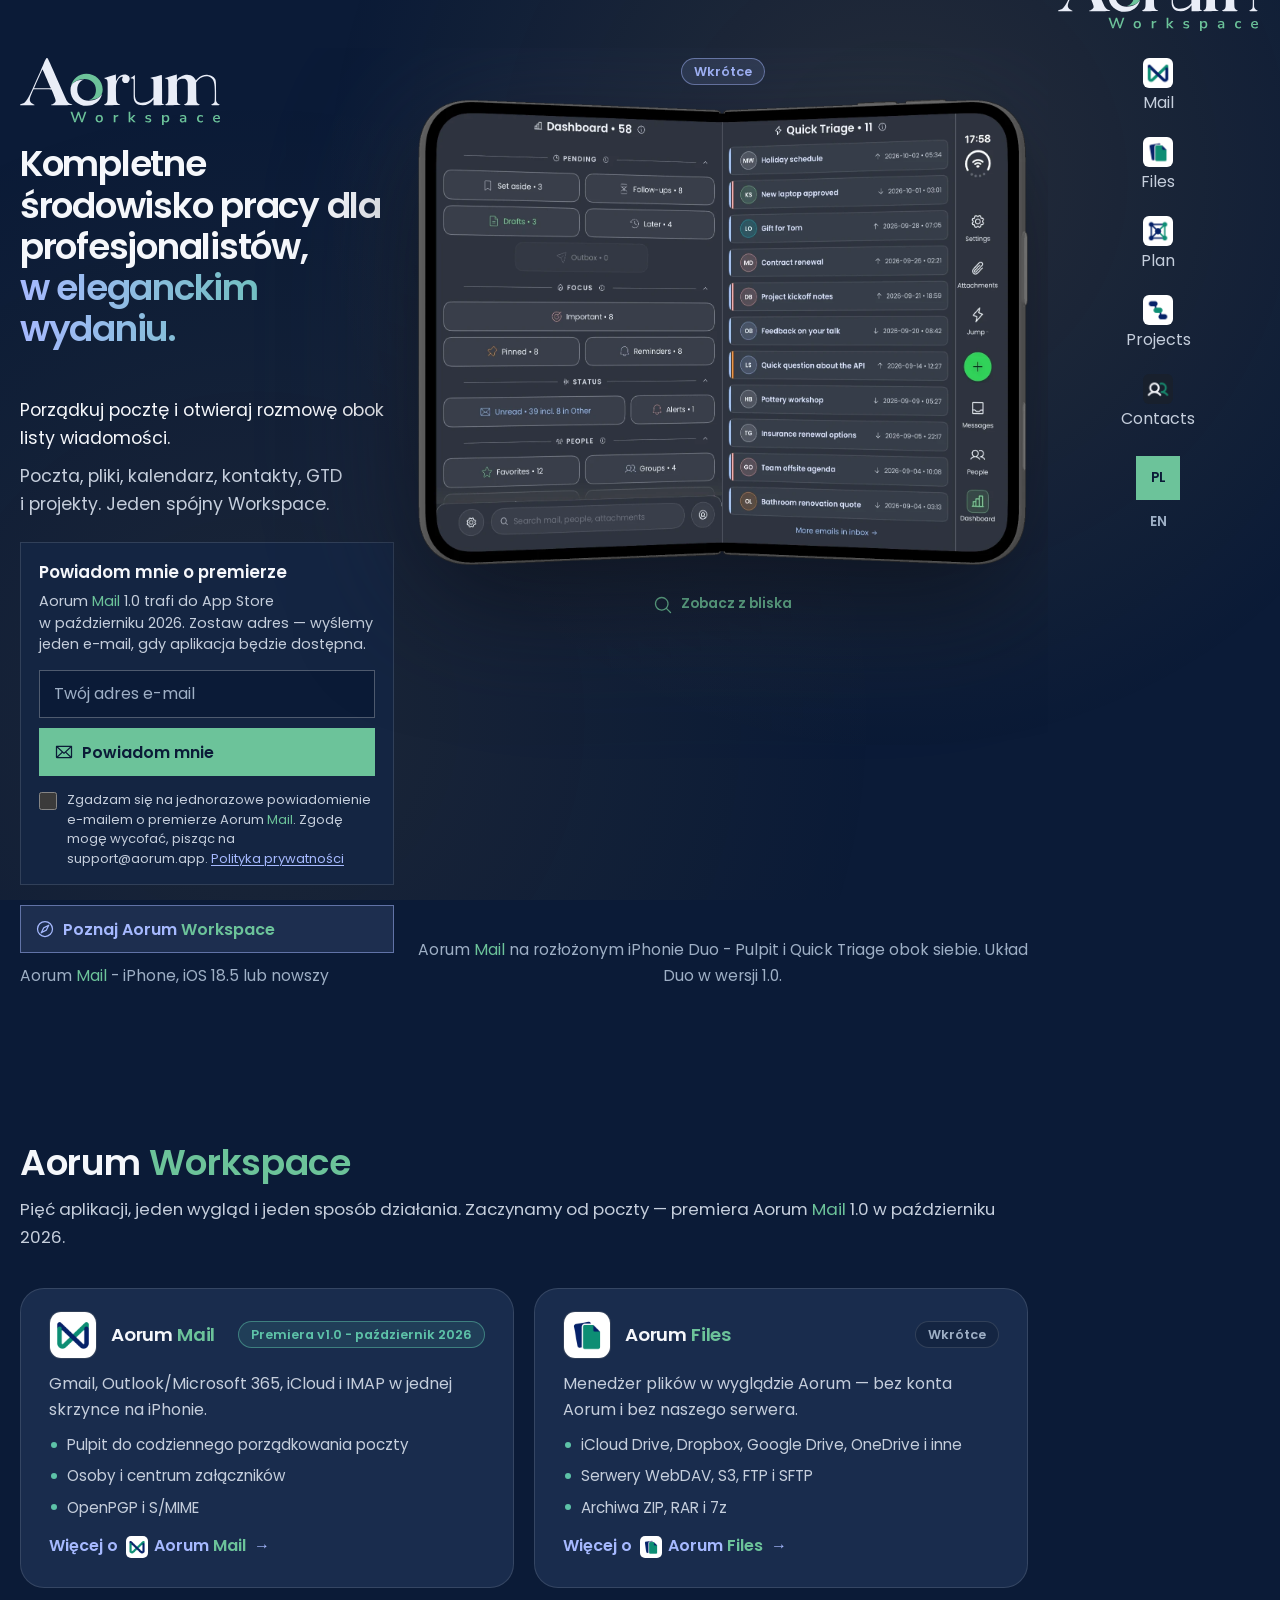
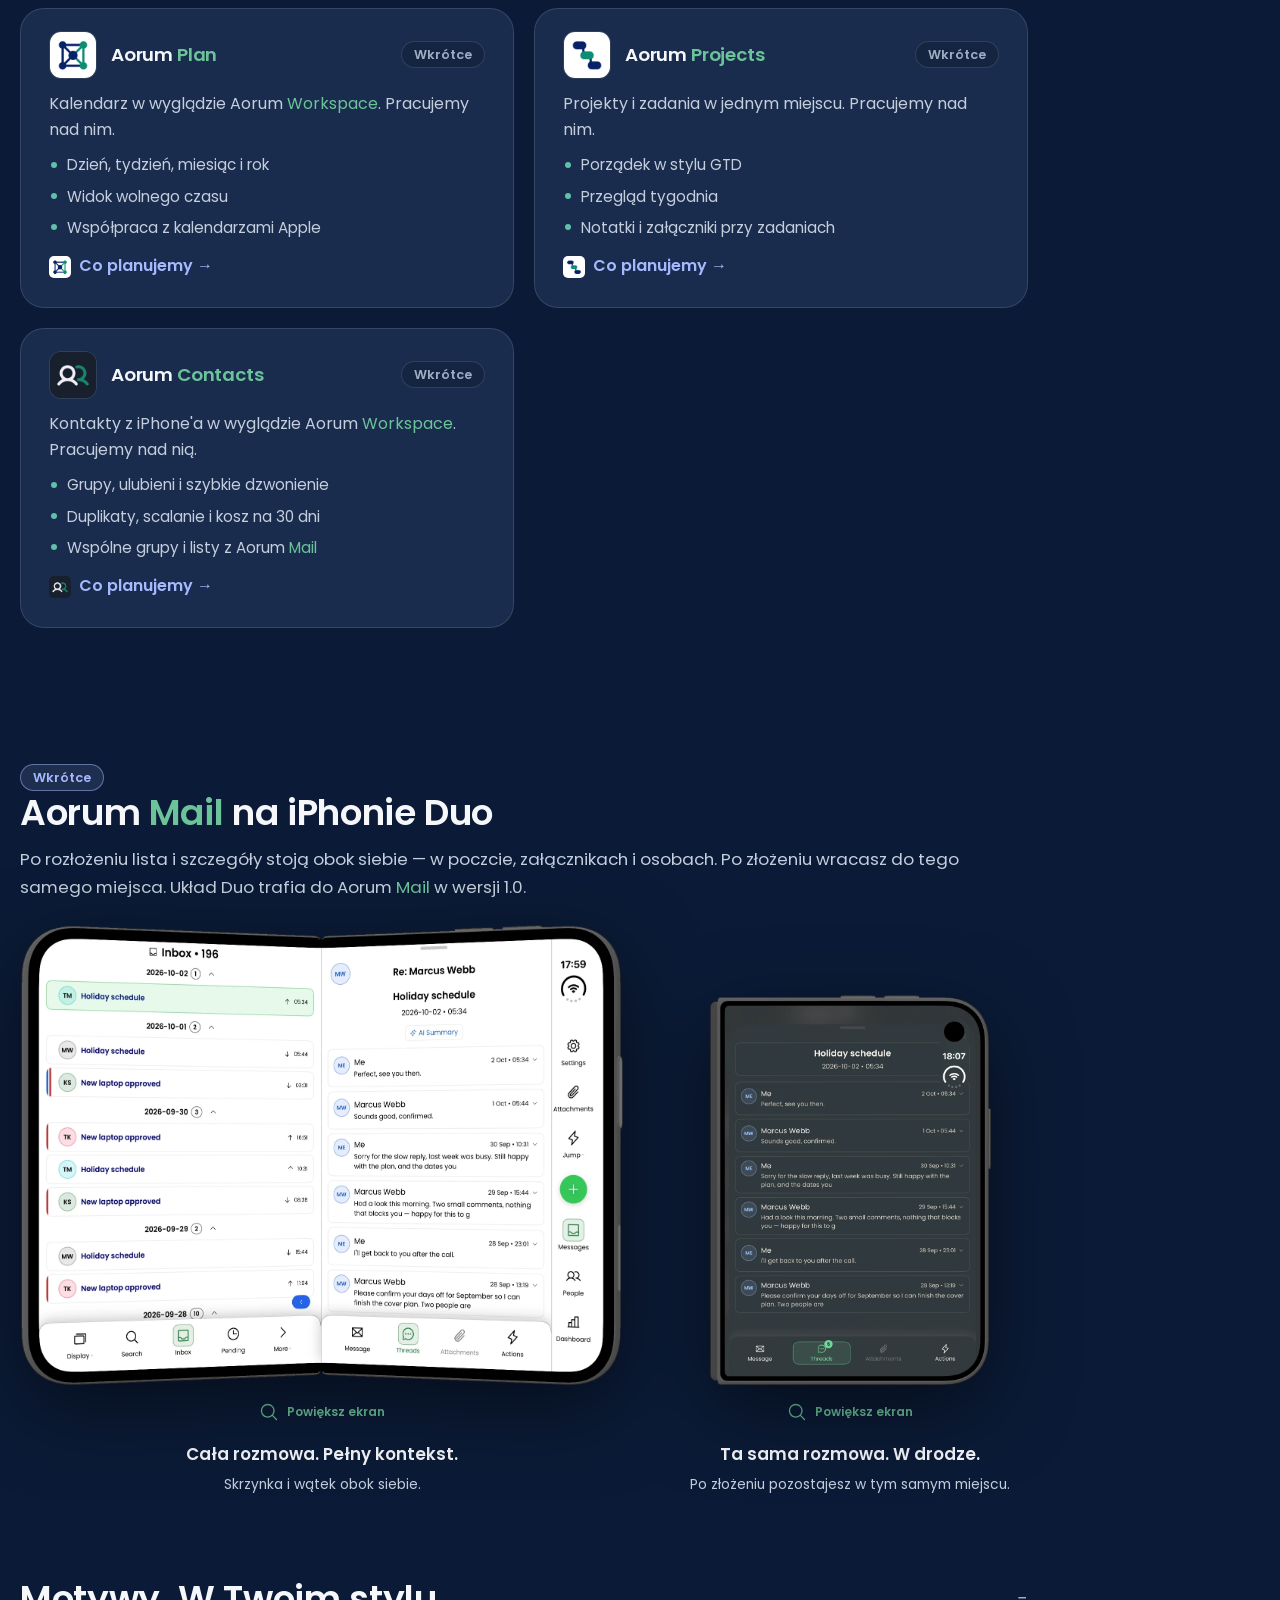
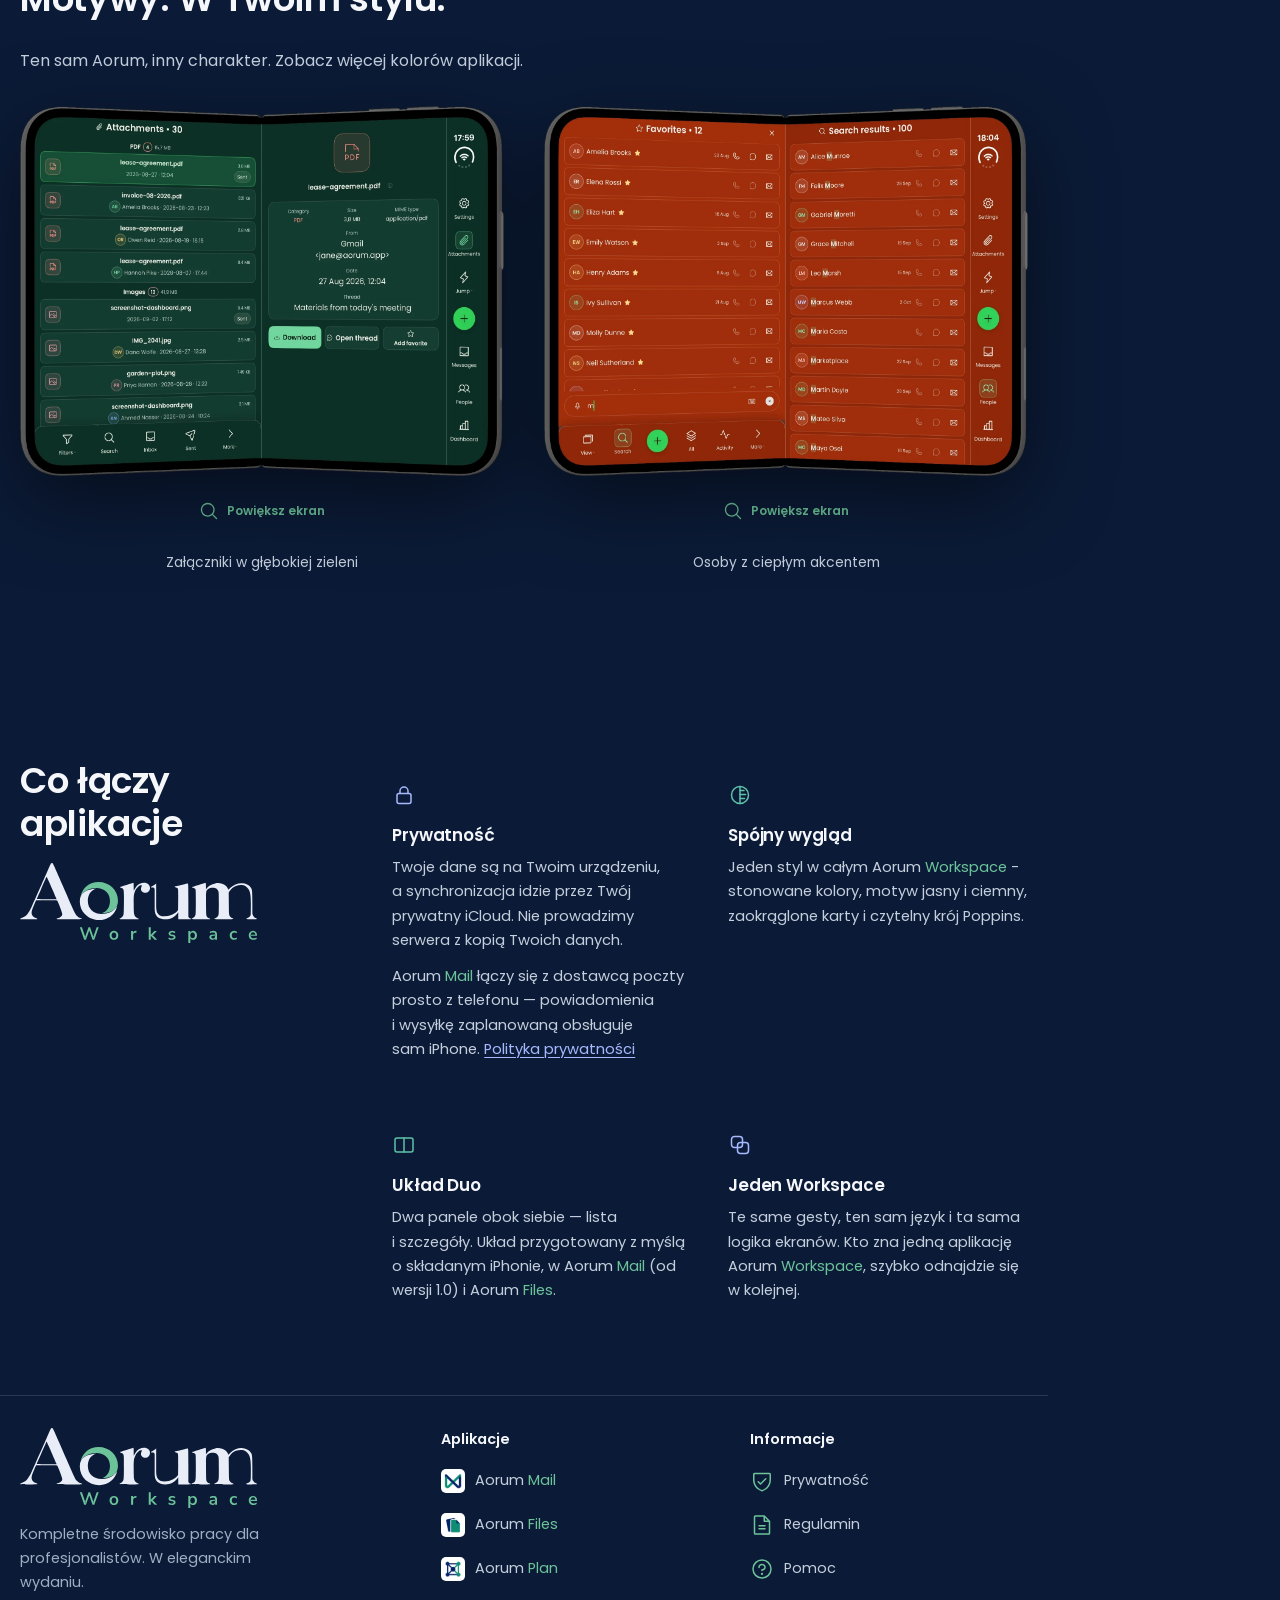
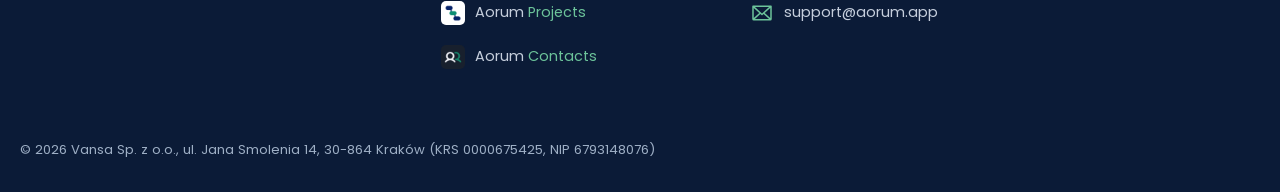
==== commit 8050e8a9: "Aorum Mail: polityka prywatności client-only, 19 października 2026 (R408, Pyt44 A)" ====
--- a/index.html
+++ b/index.html
@@ -318,12 +318,12 @@
         <div class="lang-pl" lang="pl">
           <h3>Prywatność</h3>
           <p>Twoje dane są na Twoim urządzeniu, a&nbsp;synchronizacja idzie przez Twój prywatny iCloud. Nie prowadzimy serwera z&nbsp;kopią Twoich danych.</p>
-          <p><span class="product-copy">Aorum <span class="product-name">Mail</span> ma wyjątki, które opisujemy wprost - serwer powiadomień o&nbsp;nowej poczcie, i&nbsp;opcjonalną wysyłkę zaplanowaną </span><span class="keep-together">z&nbsp;serwera.</span> <a href="privacy.html">Polityka&nbsp;prywatności</a></p>
+          <p><span class="product-copy">Aorum <span class="product-name">Mail</span> łączy się z&nbsp;dostawcą poczty prosto z&nbsp;telefonu — powiadomienia i&nbsp;wysyłkę zaplanowaną obsługuje </span><span class="keep-together">sam iPhone.</span> <a href="privacy.html">Polityka&nbsp;prywatności</a></p>
         </div>
         <div class="lang-en" lang="en">
           <h3>Privacy</h3>
           <p>Your data lives on your device and syncs through your private iCloud. We don't run a&nbsp;server that keeps a&nbsp;copy of your data.</p>
-          <p><span class="product-copy">Aorum <span class="product-name">Mail</span> has a&nbsp;few exceptions, and we spell them out - a&nbsp;notification server for new mail and optional scheduled sending from our server. </span><a href="privacy.html">Privacy&nbsp;policy</a></p>
+          <p><span class="product-copy">Aorum <span class="product-name">Mail</span> talks to your mail provider straight from the phone — the iPhone itself handles notifications and scheduled sending. </span><a href="privacy.html">Privacy&nbsp;policy</a></p>
         </div>
       </div>
       <div class="value-item">
